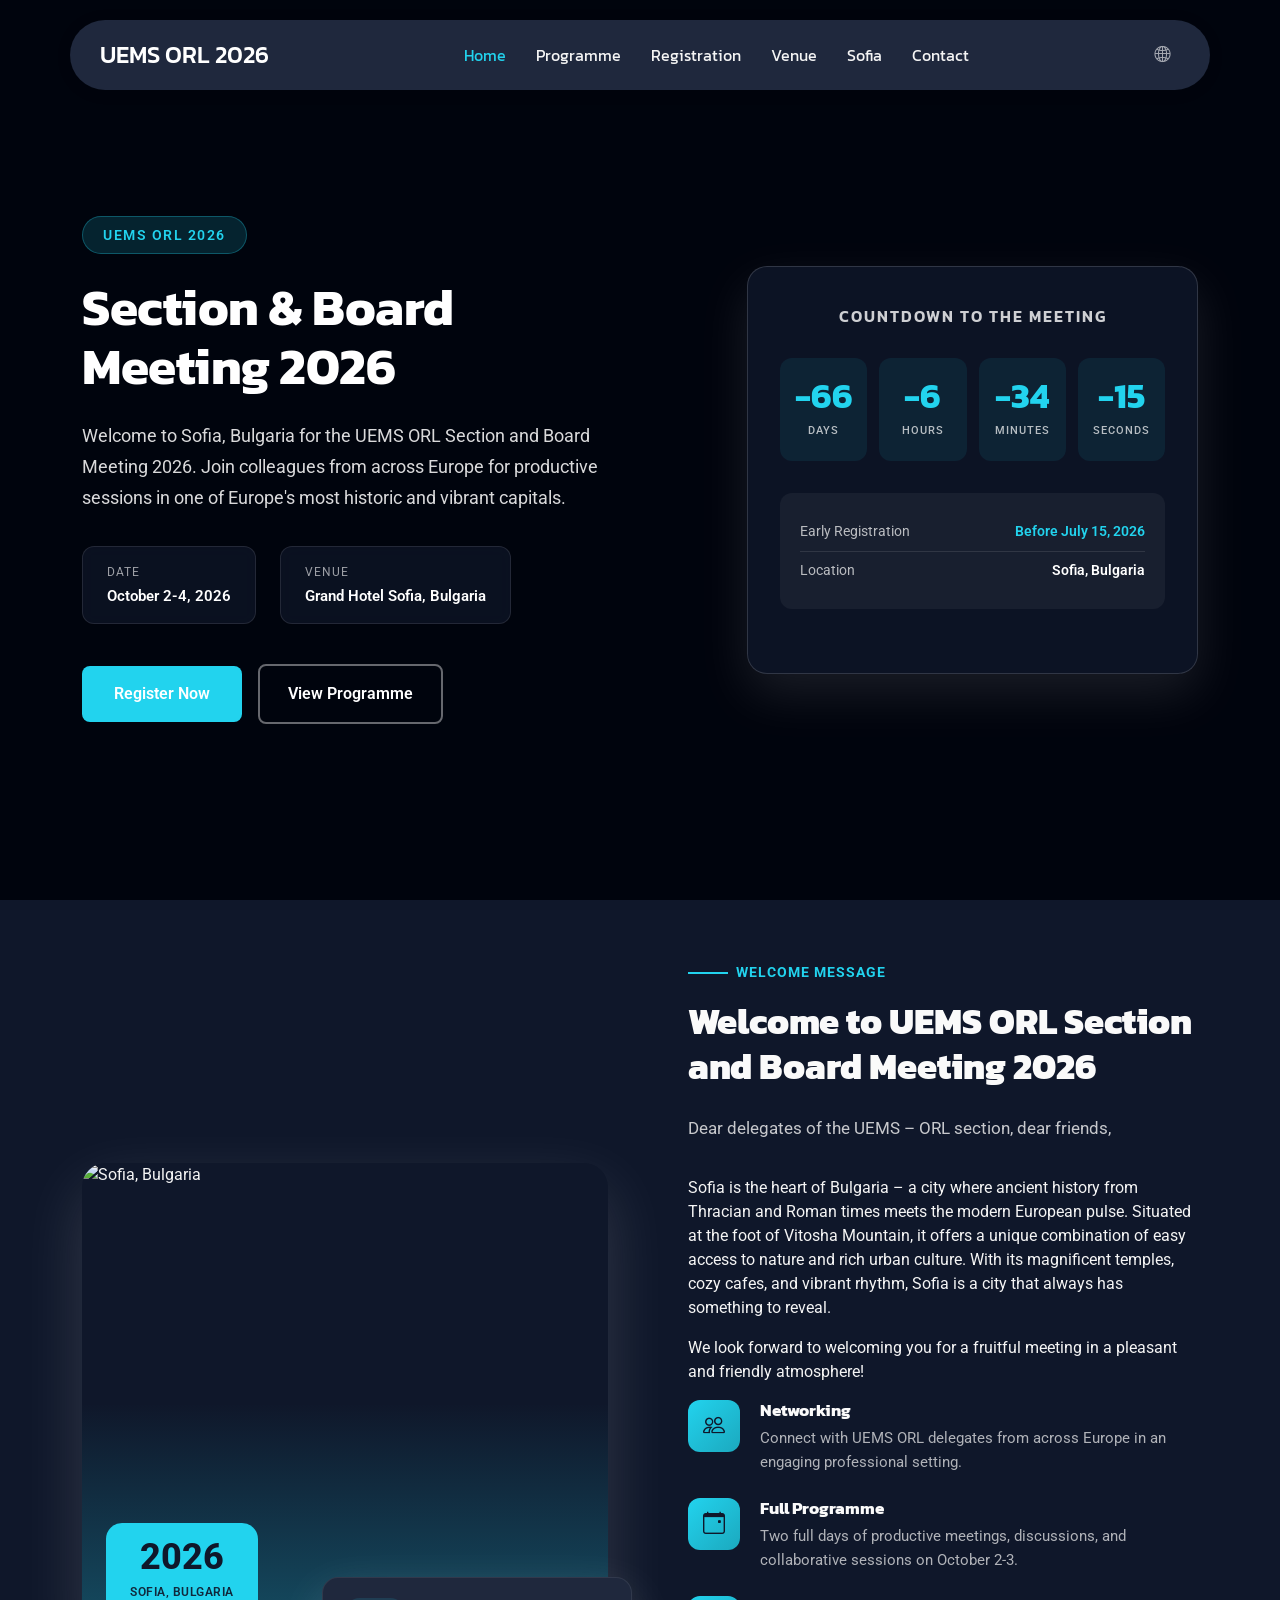
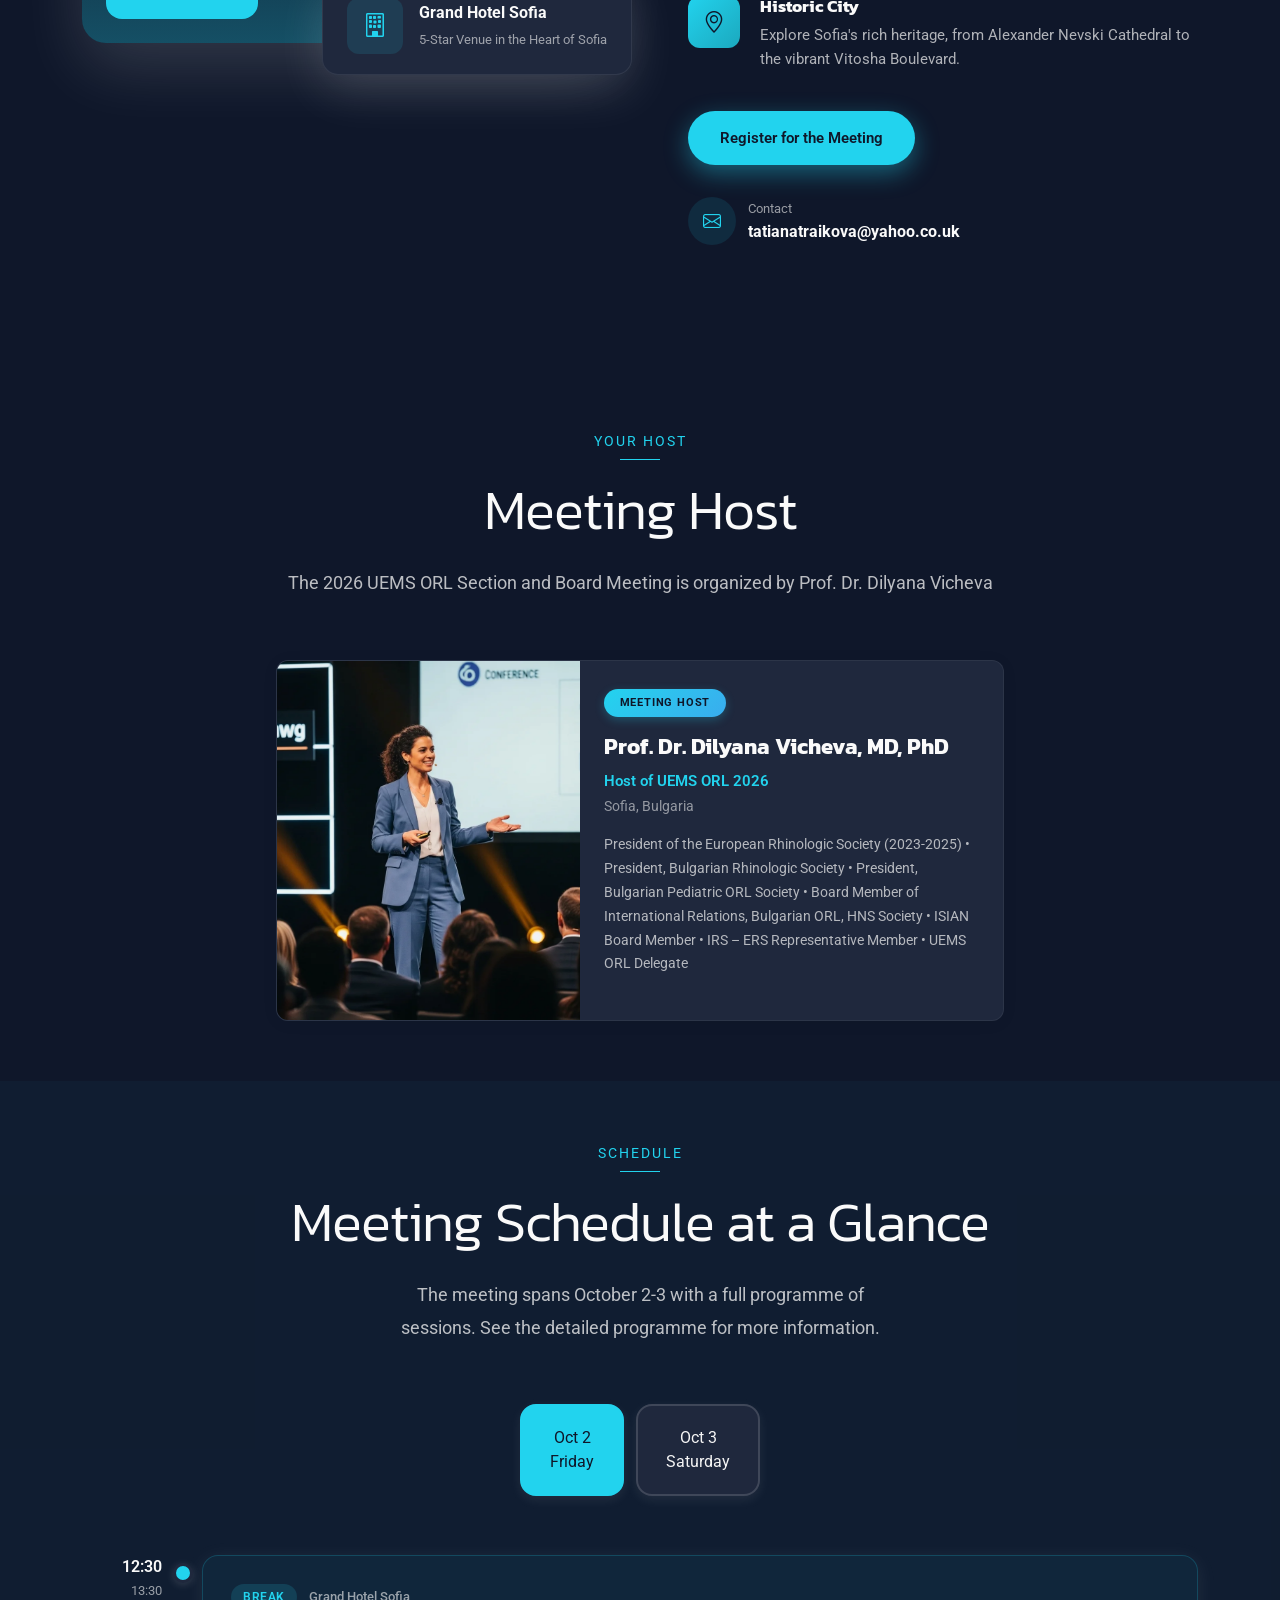
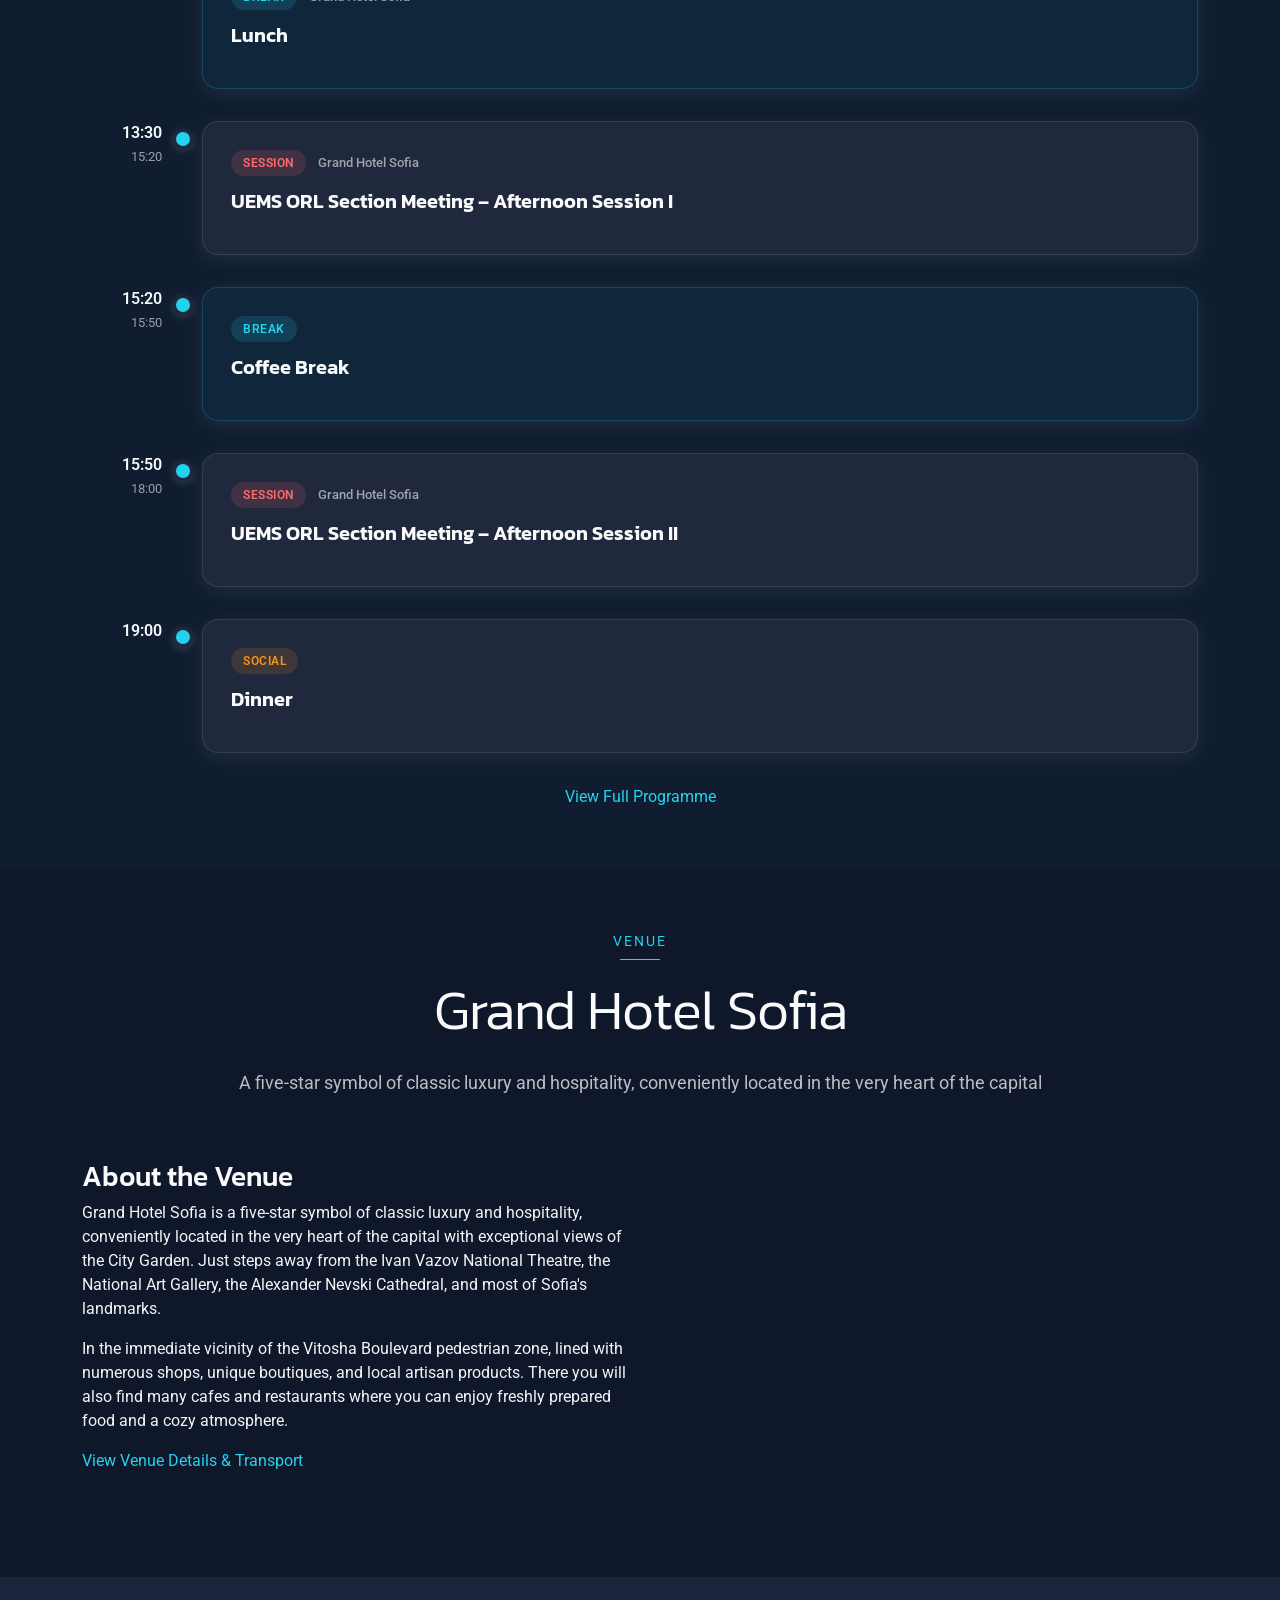
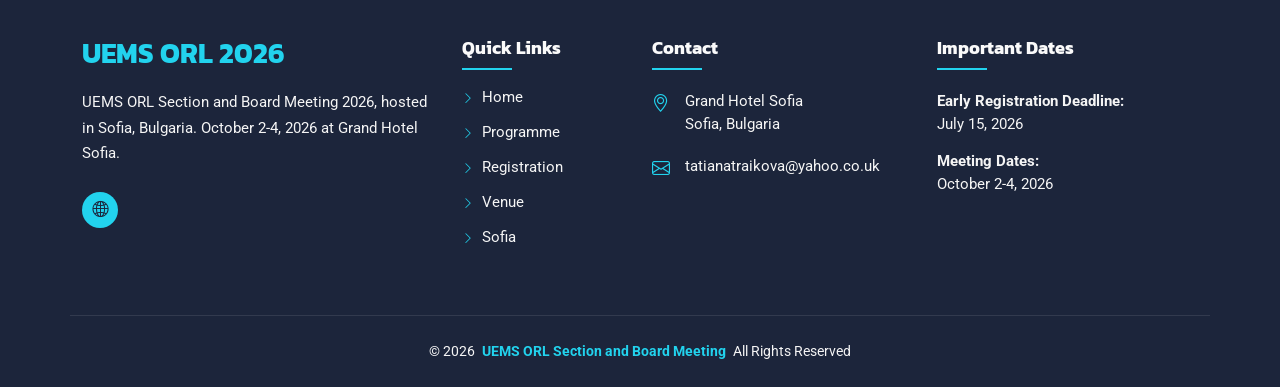
==== index.html @ 0f090d58 "Initial site implementation" ====
<!DOCTYPE html>
<html lang="en">

<head>
  <meta charset="utf-8">
  <meta content="width=device-width, initial-scale=1.0" name="viewport">
  <title>UEMS ORL 2026 - Section and Board Meeting | Sofia, Bulgaria</title>
  <meta name="description" content="UEMS ORL Section and Board Meeting 2026 - October 2-4, Sofia, Bulgaria. Hosted by Prof. Dr. Dilyana Vicheva.">
  <meta name="keywords" content="UEMS, ORL, otorhinolaryngology, ENT, Sofia, Bulgaria, 2026, medical conference">

  <!-- Favicons -->
  <link href="assets/img/favicon.png" rel="icon">
  <link href="assets/img/apple-touch-icon.png" rel="apple-touch-icon">

  <!-- Fonts -->
  <link href="https://fonts.googleapis.com" rel="preconnect">
  <link href="https://fonts.gstatic.com" rel="preconnect" crossorigin>
  <link href="https://fonts.googleapis.com/css2?family=Roboto:ital,wght@0,100;0,300;0,400;0,500;0,700;0,900;1,100;1,300;1,400;1,500;1,700;1,900&family=Kanit:ital,wght@0,100;0,200;0,300;0,400;0,500;0,600;0,700;0,800;0,900;1,100;1,200;1,300;1,400;1,500;1,600;1,700;1,800;1,900&display=swap" rel="stylesheet">

  <!-- Vendor CSS Files -->
  <link href="assets/vendor/bootstrap/css/bootstrap.min.css" rel="stylesheet">
  <link href="assets/vendor/bootstrap-icons/bootstrap-icons.css" rel="stylesheet">
  <link href="assets/vendor/swiper/swiper-bundle.min.css" rel="stylesheet">
  <link href="assets/vendor/glightbox/css/glightbox.min.css" rel="stylesheet">

  <!-- Main CSS File -->
  <link href="assets/css/main.css" rel="stylesheet">
</head>

<body class="index-page">

  <header id="header" class="header d-flex align-items-center fixed-top">
    <div class="header-container container-fluid container-xl position-relative d-flex align-items-center justify-content-between">

      <a href="index.html" class="logo d-flex align-items-center me-auto me-xl-0">
        <h1 class="sitename">UEMS ORL 2026</h1>
      </a>

      <nav id="navmenu" class="navmenu">
        <ul>
          <li><a href="index.html" class="active">Home</a></li>
          <li><a href="programme.html">Programme</a></li>
          <li><a href="registration.html">Registration</a></li>
          <li><a href="venue.html">Venue</a></li>
          <li><a href="sofia.html">Sofia</a></li>
          <li><a href="contact.html">Contact</a></li>
        </ul>
        <i class="mobile-nav-toggle d-xl-none bi bi-list"></i>
      </nav>

      <div class="header-social-links">
        <a href="https://www.uemsorl.org/" target="_blank" class="website"><i class="bi bi-globe2"></i></a>
      </div>

    </div>
  </header>

  <main class="main">

    <!-- Hero Section -->
    <section id="hero" class="hero section dark-background">

      <div class="video-background">
        <video autoplay="" muted="" loop="" playsinline="">
          <source src="assets/img/events/video-3.mp4" type="video/mp4">
        </video>
        <div class="overlay"></div>
      </div>

      <div class="content-wrapper">

        <div class="container">

          <div class="row align-items-center">

            <div class="col-lg-7">

              <div class="main-content">

                <span class="event-badge">UEMS ORL 2026</span>

                <h1 class="main-title">Section &amp; Board<br>Meeting 2026</h1>

                <p class="main-description">Welcome to Sofia, Bulgaria for the UEMS ORL Section and Board Meeting 2026. Join colleagues from across Europe for productive sessions in one of Europe's most historic and vibrant capitals.</p>

                <div class="info-badges">
                  <div class="info-badge">
                    <div class="info-text">
                      <span class="label">Date</span>
                      <span class="value">October 2-4, 2026</span>
                    </div>
                  </div>
                  <div class="info-badge">
                    <div class="info-text">
                      <span class="label">Venue</span>
                      <span class="value">Grand Hotel Sofia, Bulgaria</span>
                    </div>
                  </div>
                </div>

                <div class="action-area">
                  <a href="registration.html" class="btn-register">Register Now</a>
                  <a href="programme.html" class="btn-agenda">View Programme</a>
                </div>

              </div>

            </div><!-- End col-lg-7 -->

            <div class="col-lg-5">

              <div class="countdown-card">

                <h4 class="card-title">Countdown to the Meeting</h4>

                <div class="countdown" data-count="2026/10/02">
                  <div class="time-block">
                    <h3 class="count-days">0</h3>
                    <span>Days</span>
                  </div>
                  <div class="time-block">
                    <h3 class="count-hours">0</h3>
                    <span>Hours</span>
                  </div>
                  <div class="time-block">
                    <h3 class="count-minutes">0</h3>
                    <span>Minutes</span>
                  </div>
                  <div class="time-block">
                    <h3 class="count-seconds">0</h3>
                    <span>Seconds</span>
                  </div>
                </div>

                <div class="ticket-info">
                  <div class="ticket-row">
                    <span class="ticket-label">Early Registration</span>
                    <span class="ticket-value highlight">Before July 15, 2026</span>
                  </div>
                  <div class="ticket-row">
                    <span class="ticket-label">Location</span>
                    <span class="ticket-value">Sofia, Bulgaria</span>
                  </div>
                </div>

              </div>

            </div><!-- End col-lg-5 -->

          </div><!-- End row -->

        </div><!-- End container -->

      </div>

    </section><!-- /Hero Section -->

    <!-- Welcome Section -->
    <section id="intro" class="intro section">

      <div class="container">

        <div class="about-wrapper">

          <div class="image-showcase">
            <div class="main-image">
              <img src="assets/img/events/showcase-8.webp" alt="Sofia, Bulgaria" class="img-fluid">
              <div class="experience-badge">
                <span class="years">2026</span>
                <span class="label">Sofia, Bulgaria</span>
              </div>
            </div>
            <div class="floating-card">
              <div class="card-icon">
                <i class="bi bi-building"></i>
              </div>
              <div class="card-content">
                <strong>Grand Hotel Sofia</strong>
                <span>5-Star Venue in the Heart of Sofia</span>
              </div>
            </div>
          </div>

          <div class="content-block">
            <span class="section-tag">Welcome Message</span>
            <h2>Welcome to UEMS ORL Section and Board Meeting 2026</h2>
            <p class="intro-text">Dear delegates of the UEMS &ndash; ORL section, dear friends,</p>
            <p>Sofia is the heart of Bulgaria &ndash; a city where ancient history from Thracian and Roman times meets the modern European pulse. Situated at the foot of Vitosha Mountain, it offers a unique combination of easy access to nature and rich urban culture. With its magnificent temples, cozy cafes, and vibrant rhythm, Sofia is a city that always has something to reveal.</p>
            <p>We look forward to welcoming you for a fruitful meeting in a pleasant and friendly atmosphere!</p>

            <div class="feature-list">
              <div class="feature-item">
                <div class="feature-icon">
                  <i class="bi bi-people"></i>
                </div>
                <div class="feature-content">
                  <h4>Networking</h4>
                  <p>Connect with UEMS ORL delegates from across Europe in an engaging professional setting.</p>
                </div>
              </div>
              <div class="feature-item">
                <div class="feature-icon">
                  <i class="bi bi-calendar-event"></i>
                </div>
                <div class="feature-content">
                  <h4>Full Programme</h4>
                  <p>Two full days of productive meetings, discussions, and collaborative sessions on October 2-3.</p>
                </div>
              </div>
              <div class="feature-item">
                <div class="feature-icon">
                  <i class="bi bi-geo-alt"></i>
                </div>
                <div class="feature-content">
                  <h4>Historic City</h4>
                  <p>Explore Sofia's rich heritage, from Alexander Nevski Cathedral to the vibrant Vitosha Boulevard.</p>
                </div>
              </div>
            </div>

            <div class="action-area">
              <a href="registration.html" class="btn-primary-action">Register for the Meeting</a>
              <div class="contact-info">
                <i class="bi bi-envelope"></i>
                <div class="info-text">
                  <span>Contact</span>
                  <strong>tatianatraikova@yahoo.co.uk</strong>
                </div>
              </div>
            </div>
          </div>

        </div>

      </div>

    </section><!-- /Welcome Section -->

    <!-- Host Section -->
    <section id="host" class="featured-speakers section">

      <div class="container section-title">
        <span class="subtitle">Your Host</span>
        <h2>Meeting Host</h2>
        <p>The 2026 UEMS ORL Section and Board Meeting is organized by Prof. Dr. Dilyana Vicheva</p>
      </div>

      <div class="container">

        <div class="row g-5 justify-content-center">

          <div class="col-lg-8">
            <div class="speaker-item">
              <div class="row g-0">
                <div class="col-md-5">
                  <div class="speaker-photo">
                    <img src="assets/img/events/speaker-8.webp" alt="Prof. Dr. Dilyana Vicheva" class="img-fluid" loading="lazy">
                  </div>
                </div>
                <div class="col-md-7">
                  <div class="speaker-info">
                    <div class="session-type">Meeting Host</div>
                    <h4>Prof. Dr. Dilyana Vicheva, MD, PhD</h4>
                    <div class="position">Host of UEMS ORL 2026</div>
                    <div class="organization">Sofia, Bulgaria</div>
                    <p>
                      President of the European Rhinologic Society (2023-2025) &bull;
                      President, Bulgarian Rhinologic Society &bull;
                      President, Bulgarian Pediatric ORL Society &bull;
                      Board Member of International Relations, Bulgarian ORL, HNS Society &bull;
                      ISIAN Board Member &bull;
                      IRS &ndash; ERS Representative Member &bull;
                      UEMS ORL Delegate
                    </p>
                  </div>
                </div>
              </div>
            </div>
          </div>

        </div>

      </div>

    </section><!-- /Host Section -->

    <!-- Schedule Preview Section -->
    <section id="schedule" class="schedule section">
      <div class="container section-title">
        <span class="subtitle">Schedule</span>
        <h2>Meeting Schedule at a Glance</h2>
        <p>The meeting spans October 2-3 with a full programme of sessions. See the detailed programme for more information.</p>
      </div>

      <div class="container">

        <div class="schedule-header">
          <ul class="nav nav-tabs" id="schedule-tabs" role="tablist">
            <li class="nav-item" role="presentation">
              <button class="nav-link active" id="schedule-tab-1" data-bs-toggle="tab" data-bs-target="#schedule-tab-pane-1" type="button" role="tab" aria-controls="schedule-tab-pane-1" aria-selected="true">Oct 2<br>Friday</button>
            </li>
            <li class="nav-item" role="presentation">
              <button class="nav-link" id="schedule-tab-2" data-bs-toggle="tab" data-bs-target="#schedule-tab-pane-2" type="button" role="tab" aria-controls="schedule-tab-pane-2" aria-selected="false">Oct 3<br>Saturday</button>
            </li>
          </ul>
        </div>

        <div class="tab-content" id="schedule-tabContent">

          <div class="tab-pane fade show active" id="schedule-tab-pane-1" role="tabpanel" aria-labelledby="schedule-tab-1" tabindex="0">
            <div class="schedule-content">
              <div class="session-timeline">

                <div class="session-block">
                  <div class="session-time">
                    <span class="start">12:30</span>
                    <span class="end">13:30</span>
                  </div>
                  <div class="session-card break-card">
                    <div class="session-info">
                      <div class="session-meta">
                        <span class="track break">Break</span>
                        <span class="room">Grand Hotel Sofia</span>
                      </div>
                      <h3 class="session-title">Lunch</h3>
                    </div>
                  </div>
                </div>

                <div class="session-block">
                  <div class="session-time">
                    <span class="start">13:30</span>
                    <span class="end">15:20</span>
                  </div>
                  <div class="session-card">
                    <div class="session-info">
                      <div class="session-meta">
                        <span class="track keynote">Session</span>
                        <span class="room">Grand Hotel Sofia</span>
                      </div>
                      <h3 class="session-title">UEMS ORL Section Meeting &ndash; Afternoon Session I</h3>
                    </div>
                  </div>
                </div>

                <div class="session-block">
                  <div class="session-time">
                    <span class="start">15:20</span>
                    <span class="end">15:50</span>
                  </div>
                  <div class="session-card break-card">
                    <div class="session-info">
                      <div class="session-meta">
                        <span class="track break">Break</span>
                      </div>
                      <h3 class="session-title">Coffee Break</h3>
                    </div>
                  </div>
                </div>

                <div class="session-block">
                  <div class="session-time">
                    <span class="start">15:50</span>
                    <span class="end">18:00</span>
                  </div>
                  <div class="session-card">
                    <div class="session-info">
                      <div class="session-meta">
                        <span class="track keynote">Session</span>
                        <span class="room">Grand Hotel Sofia</span>
                      </div>
                      <h3 class="session-title">UEMS ORL Section Meeting &ndash; Afternoon Session II</h3>
                    </div>
                  </div>
                </div>

                <div class="session-block">
                  <div class="session-time">
                    <span class="start">19:00</span>
                    <span class="end">&nbsp;</span>
                  </div>
                  <div class="session-card">
                    <div class="session-info">
                      <div class="session-meta">
                        <span class="track business">Social</span>
                      </div>
                      <h3 class="session-title">Dinner</h3>
                    </div>
                  </div>
                </div>

              </div>
            </div>
          </div>

          <div class="tab-pane fade" id="schedule-tab-pane-2" role="tabpanel" aria-labelledby="schedule-tab-2" tabindex="0">
            <div class="schedule-content">
              <div class="session-timeline">

                <div class="session-block">
                  <div class="session-time">
                    <span class="start">9:00</span>
                    <span class="end">10:30</span>
                  </div>
                  <div class="session-card">
                    <div class="session-info">
                      <div class="session-meta">
                        <span class="track keynote">Session</span>
                        <span class="room">Grand Hotel Sofia</span>
                      </div>
                      <h3 class="session-title">UEMS ORL Section Meeting &ndash; Morning Session I</h3>
                    </div>
                  </div>
                </div>

                <div class="session-block">
                  <div class="session-time">
                    <span class="start">10:30</span>
                    <span class="end">11:00</span>
                  </div>
                  <div class="session-card break-card">
                    <div class="session-info">
                      <div class="session-meta">
                        <span class="track break">Break</span>
                      </div>
                      <h3 class="session-title">Coffee Break</h3>
                    </div>
                  </div>
                </div>

                <div class="session-block">
                  <div class="session-time">
                    <span class="start">11:00</span>
                    <span class="end">12:30</span>
                  </div>
                  <div class="session-card">
                    <div class="session-info">
                      <div class="session-meta">
                        <span class="track keynote">Session</span>
                        <span class="room">Grand Hotel Sofia</span>
                      </div>
                      <h3 class="session-title">UEMS ORL Section Meeting &ndash; Morning Session II</h3>
                    </div>
                  </div>
                </div>

                <div class="session-block">
                  <div class="session-time">
                    <span class="start">12:30</span>
                    <span class="end">13:30</span>
                  </div>
                  <div class="session-card break-card">
                    <div class="session-info">
                      <div class="session-meta">
                        <span class="track break">Break</span>
                      </div>
                      <h3 class="session-title">Lunch</h3>
                    </div>
                  </div>
                </div>

                <div class="session-block">
                  <div class="session-time">
                    <span class="start">13:30</span>
                    <span class="end">15:00</span>
                  </div>
                  <div class="session-card">
                    <div class="session-info">
                      <div class="session-meta">
                        <span class="track keynote">Session</span>
                        <span class="room">Grand Hotel Sofia</span>
                      </div>
                      <h3 class="session-title">UEMS ORL Section Meeting &ndash; Afternoon Session I</h3>
                    </div>
                  </div>
                </div>

                <div class="session-block">
                  <div class="session-time">
                    <span class="start">15:00</span>
                    <span class="end">15:30</span>
                  </div>
                  <div class="session-card break-card">
                    <div class="session-info">
                      <div class="session-meta">
                        <span class="track break">Break</span>
                      </div>
                      <h3 class="session-title">Coffee Break</h3>
                    </div>
                  </div>
                </div>

                <div class="session-block">
                  <div class="session-time">
                    <span class="start">15:30</span>
                    <span class="end">17:00</span>
                  </div>
                  <div class="session-card">
                    <div class="session-info">
                      <div class="session-meta">
                        <span class="track keynote">Session</span>
                        <span class="room">Grand Hotel Sofia</span>
                      </div>
                      <h3 class="session-title">UEMS ORL Section Meeting &ndash; Afternoon Session II</h3>
                    </div>
                  </div>
                </div>

                <div class="session-block">
                  <div class="session-time">
                    <span class="start">18:45</span>
                    <span class="end">&nbsp;</span>
                  </div>
                  <div class="session-card">
                    <div class="session-info">
                      <div class="session-meta">
                        <span class="track business">Social</span>
                      </div>
                      <h3 class="session-title">Meeting at the reception for dinner at a traditional Bulgarian restaurant</h3>
                    </div>
                  </div>
                </div>

              </div>
            </div>
          </div>

        </div>

        <div class="text-center mt-4">
          <a href="programme.html" class="btn-primary-action">View Full Programme</a>
        </div>

      </div>

    </section><!-- /Schedule Section -->

    <!-- Venue Preview Section -->
    <section id="venue-preview" class="venue section">
      <div class="container section-title">
        <span class="subtitle">Venue</span>
        <h2>Grand Hotel Sofia</h2>
        <p>A five-star symbol of classic luxury and hospitality, conveniently located in the very heart of the capital</p>
      </div>

      <div class="container">
        <div class="row">
          <div class="col-lg-6">
            <div class="venue-info">
              <h3>About the Venue</h3>
              <p>Grand Hotel Sofia is a five-star symbol of classic luxury and hospitality, conveniently located in the very heart of the capital with exceptional views of the City Garden. Just steps away from the Ivan Vazov National Theatre, the National Art Gallery, the Alexander Nevski Cathedral, and most of Sofia's landmarks.</p>
              <p>In the immediate vicinity of the Vitosha Boulevard pedestrian zone, lined with numerous shops, unique boutiques, and local artisan products. There you will also find many cafes and restaurants where you can enjoy freshly prepared food and a cozy atmosphere.</p>
              <a href="venue.html" class="btn-primary-action mt-3">View Venue Details &amp; Transport</a>
            </div>
          </div>
          <div class="col-lg-6">
            <div class="venue-map">
              <iframe src="https://www.google.com/maps/embed?pb=!1m18!1m12!1m3!1d2932.8!2d23.3267!3d42.6954!2m3!1f0!2f0!3f0!3m2!1i1024!2i768!4f13.1!3m3!1m2!1s0x40aa856cb1e4e3b3%3A0x5c0c3fe0b980dbab!2sGrand%20Hotel%20Sofia!5e0!3m2!1sen!2sbg!4v1" width="100%" height="350" style="border:0; border-radius: 8px;" allowfullscreen="" loading="lazy" referrerpolicy="no-referrer-when-downgrade"></iframe>
            </div>
          </div>
        </div>
      </div>
    </section><!-- /Venue Preview Section -->

  </main>

  <footer id="footer" class="footer-13 footer position-relative light-background">

    <div class="footer-top">
      <div class="container">
        <div class="row gy-4">
          <div class="col-lg-4 col-md-6 footer-info">
            <h2>UEMS ORL 2026</h2>
            <p>UEMS ORL Section and Board Meeting 2026, hosted in Sofia, Bulgaria. October 2-4, 2026 at Grand Hotel Sofia.</p>
            <div class="social-links">
              <a href="https://www.uemsorl.org/" target="_blank"><i class="bi bi-globe2"></i></a>
            </div>
          </div>

          <div class="col-lg-2 col-md-6 footer-links">
            <h4>Quick Links</h4>
            <ul>
              <li><i class="bi bi-chevron-right"></i> <a href="index.html">Home</a></li>
              <li><i class="bi bi-chevron-right"></i> <a href="programme.html">Programme</a></li>
              <li><i class="bi bi-chevron-right"></i> <a href="registration.html">Registration</a></li>
              <li><i class="bi bi-chevron-right"></i> <a href="venue.html">Venue</a></li>
              <li><i class="bi bi-chevron-right"></i> <a href="sofia.html">Sofia</a></li>
            </ul>
          </div>

          <div class="col-lg-3 col-md-6 footer-contact">
            <h4>Contact</h4>
            <div class="contact-info">
              <div class="contact-item">
                <i class="bi bi-geo-alt"></i>
                <p>Grand Hotel Sofia<br>Sofia, Bulgaria</p>
              </div>
              <div class="contact-item">
                <i class="bi bi-envelope"></i>
                <p>tatianatraikova@yahoo.co.uk</p>
              </div>
            </div>
          </div>

          <div class="col-lg-3 col-md-6 footer-newsletter">
            <h4>Important Dates</h4>
            <p><strong>Early Registration Deadline:</strong><br>July 15, 2026</p>
            <p><strong>Meeting Dates:</strong><br>October 2-4, 2026</p>
          </div>
        </div>
      </div>
    </div>

    <div class="container copyright text-center">
      <p>&copy; 2026 <strong class="px-1 sitename">UEMS ORL Section and Board Meeting</strong> All Rights Reserved</p>
    </div>

  </footer>

  <!-- Scroll Top -->
  <a href="#" id="scroll-top" class="scroll-top d-flex align-items-center justify-content-center"><i class="bi bi-arrow-up-short"></i></a>

  <!-- Preloader -->
  <div id="preloader"></div>

  <!-- Vendor JS Files -->
  <script src="assets/vendor/bootstrap/js/bootstrap.bundle.min.js"></script>
  <script src="assets/vendor/php-email-form/validate.js"></script>
  <script src="assets/vendor/purecounter/purecounter_vanilla.js"></script>
  <script src="assets/vendor/imagesloaded/imagesloaded.pkgd.min.js"></script>
  <script src="assets/vendor/isotope-layout/isotope.pkgd.min.js"></script>
  <script src="assets/vendor/swiper/swiper-bundle.min.js"></script>
  <script src="assets/vendor/glightbox/js/glightbox.min.js"></script>

  <!-- Main JS File -->
  <script src="assets/js/main.js"></script>

</body>

</html>
---- assets/css/main.css ----
/**
* Template Name: Eventia
* Template URL: https://bootstrapmade.com/Eventia-bootstrap-events-template/
* Updated: Jan 10 2026 with Bootstrap v5.3.8
* Author: BootstrapMade.com
* License: https://bootstrapmade.com/license/
*/

@charset "UTF-8";

/*--------------------------------------------------------------
# Font & Color Variables
# Help: https://bootstrapmade.com/color-system/
--------------------------------------------------------------*/
/* Fonts */
:root {
  --default-font: "Roboto",  system-ui, -apple-system, "Segoe UI", Roboto, "Helvetica Neue", Arial, "Noto Sans", "Liberation Sans", sans-serif, "Apple Color Emoji", "Segoe UI Emoji", "Segoe UI Symbol", "Noto Color Emoji";
  --heading-font: "Kanit",  sans-serif;
  --nav-font: "Kanit",  sans-serif;
}

/* Global Colors - The following color variables are used throughout the website. Updating them here will change the color scheme of the entire website */
:root { 
  --background-color: #0f172a; /* Background color for the entire website, including individual sections */
  --default-color: #f5f5f5; /* Default color used for the majority of the text content across the entire website */
  --heading-color: #fafafa; /* Color for headings, subheadings and title throughout the website */
  --accent-color: #22d3ee; /* Accent color that represents your brand on the website. It's used for buttons, links, and other elements that need to stand out */
  --surface-color: #1f283d; /* The surface color is used as a background of boxed elements within sections, such as cards, icon boxes, or other elements that require a visual separation from the global background. */
  --contrast-color: #0f172a; /* Contrast color for text, ensuring readability against backgrounds of accent, heading, or default colors. */
}

/* Nav Menu Colors - The following color variables are used specifically for the navigation menu. They are separate from the global colors to allow for more customization options */
:root {
  --nav-color: #f5f5f5;  /* The default color of the main navmenu links */
  --nav-hover-color: #22d3ee; /* Applied to main navmenu links when they are hovered over or active */
  --nav-mobile-background-color: #1c2c50; /* Used as the background color for mobile navigation menu */
  --nav-dropdown-background-color: #1c2c50; /* Used as the background color for dropdown items that appear when hovering over primary navigation items */
  --nav-dropdown-color: #f5f5f5; /* Used for navigation links of the dropdown items in the navigation menu. */
  --nav-dropdown-hover-color: #22d3ee; /* Similar to --nav-hover-color, this color is applied to dropdown navigation links when they are hovered over. */
}

/* Color Presets - These classes override global colors when applied to any section or element, providing reuse of the sam color scheme. */

.light-background {
  --background-color: #1c253b;
  --surface-color: #28334b;
}

.dark-background {
  --background-color: #00040d;
  --default-color: #ffffff;
  --heading-color: #ffffff;
  --surface-color: #0f172a;
  --contrast-color: #ffffff;
}

/* Smooth scroll */
:root {
  scroll-behavior: smooth;
}

/*--------------------------------------------------------------
# General Styling & Shared Classes
--------------------------------------------------------------*/
body {
  color: var(--default-color);
  background-color: var(--background-color);
  font-family: var(--default-font);
}

a {
  color: var(--accent-color);
  text-decoration: none;
  transition: 0.3s;
}

a:hover {
  color: color-mix(in srgb, var(--accent-color), transparent 25%);
  text-decoration: none;
}

h1,
h2,
h3,
h4,
h5,
h6 {
  color: var(--heading-color);
  font-family: var(--heading-font);
}

/* PHP Email Form Messages
------------------------------*/
.php-email-form .error-message {
  display: none;
  background: #df1529;
  color: #ffffff;
  text-align: left;
  padding: 15px;
  margin-bottom: 24px;
  font-weight: 600;
}

.php-email-form .sent-message {
  display: none;
  color: #ffffff;
  background: #059652;
  text-align: center;
  padding: 15px;
  margin-bottom: 24px;
  font-weight: 600;
}

.php-email-form .loading {
  display: none;
  background: var(--surface-color);
  text-align: center;
  padding: 15px;
  margin-bottom: 24px;
}

.php-email-form .loading:before {
  content: "";
  display: inline-block;
  border-radius: 50%;
  width: 24px;
  height: 24px;
  margin: 0 10px -6px 0;
  border: 3px solid var(--accent-color);
  border-top-color: var(--surface-color);
  animation: php-email-form-loading 1s linear infinite;
}

@keyframes php-email-form-loading {
  0% {
    transform: rotate(0deg);
  }

  100% {
    transform: rotate(360deg);
  }
}

/*--------------------------------------------------------------
# Global Header
--------------------------------------------------------------*/
.header {
  --background-color: rgba(255, 255, 255, 0);
  --default-color: #ffffff;
  --heading-color: #ffffff;
  color: var(--default-color);
  background-color: var(--background-color);
  padding: 20px 0;
  transition: all 0.5s;
  z-index: 997;
}

.header .header-container {
  background: var(--surface-color);
  border-radius: 50px;
  padding: 5px 25px;
  box-shadow: 0px 2px 15px rgba(0, 0, 0, 0.1);
}

.header .logo {
  line-height: 1;
}

.header .logo img {
  max-height: 36px;
  margin-right: 8px;
}

.header .logo h1 {
  font-size: 24px;
  margin: 0;
  padding-left: 5px;
  font-weight: 500;
  color: var(--heading-color);
}

.header .header-social-links {
  padding-right: 15px;
}

.header .header-social-links a {
  color: color-mix(in srgb, var(--default-color), transparent 40%);
  padding-left: 6px;
  display: inline-block;
  transition: 0.3s;
  font-size: 16px;
}

.header .header-social-links a:hover {
  color: var(--accent-color);
}

.header .header-social-links a i {
  line-height: 0px;
}

@media (max-width: 1200px) {
  .header {
    padding-top: 10px;
  }

  .header .header-container {
    margin-left: 10px;
    margin-right: 10px;
    padding: 10px 5px 10px 15px;
  }

  .header .logo {
    order: 1;
  }

  .header .header-social-links {
    order: 2;
  }

  .header .navmenu {
    order: 3;
  }
}

/* Global Header on Scroll
------------------------------*/
.scrolled .header {
  --background-color: rgba(34, 18, 2, 0.9);
}

/*--------------------------------------------------------------
# Navigation Menu
--------------------------------------------------------------*/
/* Navmenu - Desktop */
@media (min-width: 1200px) {
  .navmenu {
    padding: 0;
  }

  .navmenu ul {
    margin: 0;
    padding: 0;
    display: flex;
    list-style: none;
    align-items: center;
  }

  .navmenu li {
    position: relative;
  }

  .navmenu a,
  .navmenu a:focus {
    color: var(--nav-color);
    padding: 18px 15px;
    font-size: 16px;
    font-family: var(--nav-font);
    font-weight: 400;
    display: flex;
    align-items: center;
    justify-content: space-between;
    white-space: nowrap;
    transition: 0.3s;
  }

  .navmenu a i,
  .navmenu a:focus i {
    font-size: 12px;
    line-height: 0;
    margin-left: 5px;
    transition: 0.3s;
  }

  .navmenu li:last-child a {
    padding-right: 0;
  }

  .navmenu li:hover>a,
  .navmenu .active,
  .navmenu .active:focus {
    color: var(--nav-hover-color);
  }

  .navmenu .dropdown ul {
    margin: 0;
    padding: 10px 0;
    background: var(--nav-dropdown-background-color);
    display: block;
    position: absolute;
    visibility: hidden;
    left: 14px;
    top: 130%;
    opacity: 0;
    transition: 0.3s;
    border-radius: 4px;
    z-index: 99;
    box-shadow: 0px 0px 30px rgba(0, 0, 0, 0.1);
  }

  .navmenu .dropdown ul li {
    min-width: 200px;
  }

  .navmenu .dropdown ul a {
    padding: 10px 20px;
    font-size: 15px;
    text-transform: none;
    color: var(--nav-dropdown-color);
  }

  .navmenu .dropdown ul a i {
    font-size: 12px;
  }

  .navmenu .dropdown ul a:hover,
  .navmenu .dropdown ul .active,
  .navmenu .dropdown ul .active:hover,
  .navmenu .dropdown ul li:hover>a {
    color: var(--nav-dropdown-hover-color);
  }

  .navmenu .dropdown:hover>ul {
    opacity: 1;
    top: 100%;
    visibility: visible;
  }

  .navmenu .dropdown .dropdown ul {
    top: 0;
    left: -90%;
    visibility: hidden;
  }

  .navmenu .dropdown .dropdown:hover>ul {
    opacity: 1;
    top: 0;
    left: -100%;
    visibility: visible;
  }
}

/* Navmenu - Mobile */
@media (max-width: 1199px) {
  .mobile-nav-toggle {
    color: var(--nav-color);
    font-size: 28px;
    line-height: 0;
    margin-right: 10px;
    cursor: pointer;
    transition: color 0.3s;
  }

  .navmenu {
    padding: 0;
    z-index: 9997;
  }

  .navmenu ul {
    display: none;
    list-style: none;
    position: absolute;
    inset: 60px 20px 20px 20px;
    padding: 10px 0;
    margin: 0;
    border-radius: 6px;
    background-color: var(--nav-mobile-background-color);
    overflow-y: auto;
    transition: 0.3s;
    z-index: 9998;
    box-shadow: 0px 0px 30px rgba(0, 0, 0, 0.1);
  }

  .navmenu a,
  .navmenu a:focus {
    color: var(--nav-dropdown-color);
    padding: 10px 20px;
    font-family: var(--nav-font);
    font-size: 17px;
    font-weight: 500;
    display: flex;
    align-items: center;
    justify-content: space-between;
    white-space: nowrap;
    transition: 0.3s;
  }

  .navmenu a i,
  .navmenu a:focus i {
    font-size: 12px;
    line-height: 0;
    margin-left: 5px;
    width: 30px;
    height: 30px;
    display: flex;
    align-items: center;
    justify-content: center;
    border-radius: 50%;
    transition: 0.3s;
    background-color: color-mix(in srgb, var(--accent-color), transparent 90%);
  }

  .navmenu a i:hover,
  .navmenu a:focus i:hover {
    background-color: var(--accent-color);
    color: var(--contrast-color);
  }

  .navmenu a:hover,
  .navmenu .active,
  .navmenu .active:focus {
    color: var(--nav-dropdown-hover-color);
  }

  .navmenu .active i,
  .navmenu .active:focus i {
    background-color: var(--accent-color);
    color: var(--contrast-color);
    transform: rotate(180deg);
  }

  .navmenu .dropdown ul {
    position: static;
    display: none;
    z-index: 99;
    padding: 10px 0;
    margin: 10px 20px;
    background-color: var(--nav-dropdown-background-color);
    border: 1px solid color-mix(in srgb, var(--default-color), transparent 90%);
    box-shadow: none;
    transition: all 0.5s ease-in-out;
  }

  .navmenu .dropdown ul ul {
    background-color: rgba(33, 37, 41, 0.1);
  }

  .navmenu .dropdown>.dropdown-active {
    display: block;
    background-color: rgba(33, 37, 41, 0.03);
  }

  .mobile-nav-active {
    overflow: hidden;
  }

  .mobile-nav-active .mobile-nav-toggle {
    color: #fff;
    position: absolute;
    font-size: 32px;
    top: 15px;
    right: 15px;
    margin-right: 0;
    z-index: 9999;
  }

  .mobile-nav-active .navmenu {
    position: fixed;
    overflow: hidden;
    inset: 0;
    background: rgba(33, 37, 41, 0.8);
    transition: 0.3s;
  }

  .mobile-nav-active .navmenu>ul {
    display: block;
  }
}

/*--------------------------------------------------------------
# Global Footer
--------------------------------------------------------------*/
.footer {
  color: var(--default-color);
  background-color: var(--background-color);
  position: relative;
  padding: 60px 0 0 0;
  font-size: 15px;
}

.footer .footer-top {
  padding-bottom: 40px;
}

.footer h2 {
  font-size: 28px;
  margin-bottom: 20px;
  color: var(--accent-color);
  font-weight: 700;
}

.footer h4 {
  font-size: 18px;
  font-weight: 700;
  position: relative;
  margin-bottom: 20px;
  padding-bottom: 12px;
}

.footer h4::after {
  content: "";
  position: absolute;
  bottom: 0;
  left: 0;
  width: 50px;
  height: 2px;
  background-color: var(--accent-color);
}

.footer .footer-info p {
  margin-bottom: 25px;
  line-height: 1.7;
}

.footer .social-links {
  display: flex;
  margin-top: 25px;
}

.footer .social-links a {
  display: flex;
  align-items: center;
  justify-content: center;
  width: 36px;
  height: 36px;
  border-radius: 50%;
  font-size: 16px;
  color: var(--background-color);
  background-color: var(--accent-color);
  margin-right: 10px;
  transition: all 0.3s ease;
}

.footer .social-links a:hover {
  background-color: color-mix(in srgb, var(--accent-color), transparent 20%);
  transform: translateY(-3px);
}

.footer .footer-links ul {
  list-style: none;
  padding: 0;
  margin: 0;
}

.footer .footer-links li {
  padding: 10px 0;
  display: flex;
  align-items: center;
}

.footer .footer-links li:first-child {
  padding-top: 0;
}

.footer .footer-links li i {
  font-size: 12px;
  color: var(--accent-color);
  margin-right: 8px;
  line-height: 0;
}

.footer .footer-links li a {
  color: var(--default-color);
  transition: 0.3s;
  display: inline-block;
  line-height: 1;
}

.footer .footer-links li a:hover {
  color: var(--accent-color);
  transform: translateX(5px);
}

.footer .footer-contact .contact-info {
  margin-top: 15px;
}

.footer .footer-contact .contact-item {
  display: flex;
  align-items: flex-start;
  margin-bottom: 20px;
}

.footer .footer-contact .contact-item i {
  flex-shrink: 0;
  font-size: 18px;
  color: var(--accent-color);
  margin-top: 4px;
  margin-right: 15px;
  line-height: 1;
}

.footer .footer-contact .contact-item p {
  margin: 0;
  line-height: 1.5;
}

.footer .footer-newsletter p {
  margin-bottom: 15px;
}

.footer .footer-newsletter form {
  position: relative;
  margin-bottom: 30px;
}

.footer .footer-newsletter form input[type=email] {
  border: 1px solid color-mix(in srgb, var(--default-color), transparent 80%);
  padding: 10px 15px;
  width: 100%;
  height: 44px;
  border-radius: 4px;
  background-color: var(--surface-color);
  color: var(--default-color);
  font-size: 14px;
}

.footer .footer-newsletter form input[type=email]:focus {
  border-color: var(--accent-color);
  box-shadow: 0 0 0 2px color-mix(in srgb, var(--accent-color), transparent 75%);
  outline: none;
}

.footer .footer-newsletter form input[type=email]::placeholder {
  color: color-mix(in srgb, var(--default-color), transparent 70%);
}

.footer .footer-newsletter form button {
  position: absolute;
  top: 0;
  right: 0;
  background-color: var(--accent-color);
  color: var(--contrast-color);
  border: 0;
  padding: 10px 15px;
  height: 44px;
  border-radius: 0 4px 4px 0;
  transition: 0.3s;
}

.footer .footer-newsletter form button:hover {
  background-color: color-mix(in srgb, var(--accent-color), transparent 20%);
}

.footer .footer-newsletter .opening-hours {
  border-top: 1px solid color-mix(in srgb, var(--default-color), transparent 90%);
  padding-top: 20px;
}

.footer .footer-newsletter .opening-hours h5 {
  font-size: 16px;
  margin-bottom: 10px;
  font-weight: 600;
  display: flex;
  align-items: center;
}

.footer .footer-newsletter .opening-hours h5 i {
  color: var(--accent-color);
  margin-right: 10px;
  font-size: 18px;
}

.footer .footer-newsletter .opening-hours p {
  margin-bottom: 0;
  line-height: 1.7;
}

.footer .copyright {
  padding: 25px 0;
  margin-top: 20px;
  border-top: 1px solid color-mix(in srgb, var(--default-color), transparent 90%);
}

.footer .copyright p {
  margin-bottom: 0;
  font-size: 14px;
}

.footer .copyright .sitename {
  color: var(--accent-color);
}

.footer .credits {
  padding-top: 5px;
  font-size: 13px;
}

.footer .credits a {
  color: var(--accent-color);
}

.footer .credits a:hover {
  color: color-mix(in srgb, var(--accent-color), transparent 25%);
}

@media (max-width: 992px) {

  .footer .footer-info,
  .footer .footer-links,
  .footer .footer-contact,
  .footer .footer-newsletter {
    margin-bottom: 30px;
  }
}

@media (max-width: 768px) {
  .footer h4::after {
    left: 50%;
    transform: translateX(-50%);
  }

  .footer .footer-links li {
    justify-content: center;
  }

  .footer .footer-contact .contact-item {
    justify-content: center;
    text-align: center;
  }

  .footer .footer-contact .contact-item i {
    margin-right: 10px;
  }

  .footer .footer-contact .contact-item p {
    text-align: center;
  }

  .footer .opening-hours h5 {
    justify-content: center;
  }

  .footer .opening-hours p {
    text-align: center;
  }

  .footer .footer-info p {
    text-align: center;
  }

  .footer .social-links {
    justify-content: center;
  }
}

/*--------------------------------------------------------------
# Preloader
--------------------------------------------------------------*/
#preloader {
  position: fixed;
  inset: 0;
  z-index: 999999;
  overflow: hidden;
  background: var(--background-color);
  transition: all 0.6s ease-out;
}

#preloader:before {
  content: "";
  position: fixed;
  top: calc(50% - 30px);
  left: calc(50% - 30px);
  border: 6px solid #ffffff;
  border-color: var(--accent-color) transparent var(--accent-color) transparent;
  border-radius: 50%;
  width: 60px;
  height: 60px;
  animation: animate-preloader 1.5s linear infinite;
}

@keyframes animate-preloader {
  0% {
    transform: rotate(0deg);
  }

  100% {
    transform: rotate(360deg);
  }
}

/*--------------------------------------------------------------
# Scroll Top Button
--------------------------------------------------------------*/
.scroll-top {
  position: fixed;
  visibility: hidden;
  opacity: 0;
  right: 15px;
  bottom: 15px;
  z-index: 99999;
  background-color: var(--accent-color);
  width: 40px;
  height: 40px;
  border-radius: 4px;
  transition: all 0.4s;
}

.scroll-top i {
  font-size: 24px;
  color: var(--contrast-color);
  line-height: 0;
}

.scroll-top:hover {
  background-color: color-mix(in srgb, var(--accent-color), transparent 20%);
  color: var(--contrast-color);
}

.scroll-top.active {
  visibility: visible;
  opacity: 1;
}

/*--------------------------------------------------------------
# Global Page Titles & Breadcrumbs
--------------------------------------------------------------*/
.page-title {
  color: var(--default-color);
  background-color: var(--background-color);
  background-size: cover;
  background-position: center;
  background-repeat: no-repeat;
  padding: 160px 0 80px 0;
  text-align: center;
  position: relative;
}

.page-title:before {
  content: "";
  background-color: color-mix(in srgb, var(--background-color), transparent 30%);
  position: absolute;
  inset: 0;
}

.page-title h1 {
  font-size: 42px;
  font-weight: 700;
  margin-bottom: 10px;
}

.page-title .breadcrumbs ol {
  display: flex;
  flex-wrap: wrap;
  list-style: none;
  justify-content: center;
  padding: 0;
  margin: 0;
  font-size: 16px;
  font-weight: 400;
}

.page-title .breadcrumbs ol li+li {
  padding-left: 10px;
}

.page-title .breadcrumbs ol li+li::before {
  content: "/";
  display: inline-block;
  padding-right: 10px;
  color: color-mix(in srgb, var(--default-color), transparent 50%);
}

/*--------------------------------------------------------------
# Global Sections
--------------------------------------------------------------*/
section,
.section {
  color: var(--default-color);
  background-color: var(--background-color);
  padding: 60px 0;
  scroll-margin-top: 90px;
  overflow: clip;
}

@media (max-width: 1199px) {

  section,
  .section {
    scroll-margin-top: 66px;
  }
}

/*--------------------------------------------------------------
# Global Section Titles
--------------------------------------------------------------*/
.section-title {
  text-align: center;
  padding-bottom: 60px;
  position: relative;
}

.section-title h2 {
  font-size: 3.5rem;
  font-weight: 300;
  line-height: 1.2;
  color: var(--heading-color);
  margin-bottom: 1.5rem;
  letter-spacing: -1px;
}

@media (max-width: 768px) {
  .section-title h2 {
    font-size: 2.5rem;
  }
}

.section-title .subtitle {
  display: inline-block;
  font-size: 0.875rem;
  font-weight: 400;
  color: var(--accent-color);
  text-transform: uppercase;
  letter-spacing: 2px;
  margin-bottom: 1.5rem;
  position: relative;
}

.section-title .subtitle::after {
  content: "";
  position: absolute;
  bottom: -8px;
  left: 50%;
  transform: translateX(-50%);
  width: 40px;
  height: 1px;
  background: var(--accent-color);
}

.section-title p {
  font-size: 1.125rem;
  line-height: 1.8;
  color: color-mix(in srgb, var(--default-color), transparent 25%);
  max-width: 900px;
  margin: 0 auto;
  text-wrap: balance;
}

/*--------------------------------------------------------------
# Hero Section
--------------------------------------------------------------*/
.hero {
  position: relative;
  min-height: 100vh;
  display: flex;
  align-items: center;
  overflow: hidden;
  padding: 0;
}

.hero .video-background {
  position: absolute;
  top: 0;
  left: 0;
  width: 100%;
  height: 100%;
  z-index: 0;
}

.hero .video-background video {
  width: 100%;
  height: 100%;
  object-fit: cover;
}

.hero .video-background .overlay {
  position: absolute;
  top: 0;
  left: 0;
  width: 100%;
  height: 100%;
  background: linear-gradient(90deg, color-mix(in srgb, var(--background-color), transparent 10%) 0%, color-mix(in srgb, var(--background-color), transparent 40%) 50%, color-mix(in srgb, var(--background-color), transparent 25%) 100%);
}

.hero .content-wrapper {
  position: relative;
  z-index: 2;
  width: 100%;
  display: flex;
  align-items: center;
  min-height: 100vh;
  padding-top: 80px;
  padding-bottom: 40px;
}

@media (max-width: 992px) {
  .hero .content-wrapper {
    padding-top: 100px;
    padding-bottom: 40px;
  }
}

@media (max-width: 768px) {
  .hero .content-wrapper {
    padding-top: 80px;
    padding-bottom: 32px;
  }
}

.hero .main-content {
  padding-right: 40px;
}

@media (max-width: 992px) {
  .hero .main-content {
    padding-right: 0;
    margin-bottom: 48px;
    text-align: center;
  }
}

.hero .event-badge {
  display: inline-block;
  background: color-mix(in srgb, var(--accent-color), transparent 85%);
  color: var(--accent-color);
  padding: 8px 20px;
  border-radius: 50px;
  font-size: 0.85rem;
  font-weight: 600;
  text-transform: uppercase;
  letter-spacing: 1.5px;
  margin-bottom: 24px;
  border: 1px solid color-mix(in srgb, var(--accent-color), transparent 70%);
}

.hero .main-title {
  font-size: 3.2rem;
  font-weight: 700;
  line-height: 1.15;
  margin-bottom: 24px;
  letter-spacing: -0.5px;
}

@media (max-width: 1200px) {
  .hero .main-title {
    font-size: 2.8rem;
  }
}

@media (max-width: 768px) {
  .hero .main-title {
    font-size: 2.2rem;
  }
}

.hero .main-description {
  font-size: 1.15rem;
  line-height: 1.7;
  margin-bottom: 32px;
  color: color-mix(in srgb, var(--default-color), transparent 15%);
  max-width: 540px;
}

@media (max-width: 992px) {
  .hero .main-description {
    max-width: 100%;
    margin-left: auto;
    margin-right: auto;
  }
}

@media (max-width: 768px) {
  .hero .main-description {
    font-size: 1.05rem;
  }
}

.hero .info-badges {
  display: flex;
  gap: 24px;
  margin-bottom: 40px;
}

@media (max-width: 992px) {
  .hero .info-badges {
    justify-content: center;
  }
}

@media (max-width: 576px) {
  .hero .info-badges {
    flex-direction: column;
    gap: 16px;
    align-items: center;
  }
}

.hero .info-badge {
  display: flex;
  align-items: center;
  gap: 16px;
  background: color-mix(in srgb, var(--surface-color), transparent 30%);
  padding: 16px 24px;
  border-radius: 12px;
  border: 1px solid color-mix(in srgb, var(--default-color), transparent 90%);
  backdrop-filter: blur(8px);
}

.hero .info-badge .info-text {
  display: flex;
  flex-direction: column;
  text-align: left;
}

.hero .info-badge .info-text .label {
  font-size: 0.75rem;
  text-transform: uppercase;
  letter-spacing: 1px;
  color: color-mix(in srgb, var(--default-color), transparent 40%);
  margin-bottom: 4px;
}

.hero .info-badge .info-text .value {
  font-size: 0.95rem;
  font-weight: 600;
}

.hero .action-area {
  display: flex;
  gap: 16px;
  align-items: center;
}

@media (max-width: 992px) {
  .hero .action-area {
    justify-content: center;
  }
}

@media (max-width: 576px) {
  .hero .action-area {
    flex-direction: column;
    gap: 12px;
  }
}

.hero .btn-register {
  display: inline-flex;
  align-items: center;
  gap: 10px;
  background: var(--accent-color);
  color: var(--contrast-color);
  padding: 16px 32px;
  border-radius: 8px;
  font-weight: 600;
  font-size: 1rem;
  transition: all 0.3s ease;
  text-decoration: none;
}

.hero .btn-register:hover {
  background: color-mix(in srgb, var(--accent-color), black 15%);
  color: var(--contrast-color);
  transform: translateY(-3px);
}

.hero .btn-agenda {
  display: inline-flex;
  align-items: center;
  padding: 16px 28px;
  border: 2px solid color-mix(in srgb, var(--default-color), transparent 60%);
  border-radius: 8px;
  font-weight: 600;
  font-size: 1rem;
  color: var(--default-color);
  transition: all 0.3s ease;
  text-decoration: none;
}

.hero .btn-agenda:hover {
  border-color: var(--accent-color);
  color: var(--accent-color);
  transform: translateY(-3px);
}

.hero .countdown-card {
  background: color-mix(in srgb, var(--surface-color), transparent 15%);
  border: 1px solid color-mix(in srgb, var(--default-color), transparent 85%);
  border-radius: 20px;
  padding: 40px 32px;
  backdrop-filter: blur(20px);
  box-shadow: 0 20px 50px color-mix(in srgb, var(--default-color), transparent 90%);
}

@media (max-width: 768px) {
  .hero .countdown-card {
    padding: 32px 24px;
  }
}

.hero .card-title {
  font-size: 1rem;
  text-transform: uppercase;
  letter-spacing: 2px;
  margin-bottom: 32px;
  text-align: center;
  color: color-mix(in srgb, var(--default-color), transparent 20%);
  font-weight: 600;
}

.hero .countdown {
  display: grid;
  grid-template-columns: repeat(4, 1fr);
  gap: 12px;
  margin-bottom: 32px;
}

.hero .countdown .time-block {
  text-align: center;
  background: color-mix(in srgb, var(--accent-color), transparent 92%);
  border-radius: 12px;
  padding: 20px 8px;
  transition: all 0.3s ease;
}

.hero .countdown .time-block:hover {
  background: color-mix(in srgb, var(--accent-color), transparent 85%);
  transform: scale(1.05);
}

.hero .countdown .time-block h3 {
  font-size: 2.2rem;
  font-weight: 700;
  margin-bottom: 4px;
  color: var(--accent-color);
  line-height: 1;
}

@media (max-width: 768px) {
  .hero .countdown .time-block h3 {
    font-size: 1.8rem;
  }
}

.hero .countdown .time-block span {
  font-size: 0.7rem;
  text-transform: uppercase;
  letter-spacing: 1px;
  color: color-mix(in srgb, var(--default-color), transparent 30%);
  font-weight: 500;
}

.hero .ticket-info {
  background: color-mix(in srgb, var(--default-color), transparent 95%);
  border-radius: 12px;
  padding: 20px;
  margin-bottom: 24px;
}

.hero .ticket-row {
  display: flex;
  justify-content: space-between;
  align-items: center;
  padding: 8px 0;
}

.hero .ticket-row:not(:last-child) {
  border-bottom: 1px solid color-mix(in srgb, var(--default-color), transparent 90%);
}

.hero .ticket-row .ticket-label {
  font-size: 0.9rem;
  color: color-mix(in srgb, var(--default-color), transparent 30%);
}

.hero .ticket-row .ticket-value {
  font-size: 0.9rem;
  font-weight: 600;
}

.hero .ticket-row .ticket-value.highlight {
  color: var(--accent-color);
}

.hero .featured-speakers {
  text-align: center;
}

.hero .featured-speakers .speakers-label {
  display: block;
  font-size: 0.8rem;
  text-transform: uppercase;
  letter-spacing: 1px;
  color: color-mix(in srgb, var(--default-color), transparent 40%);
  margin-bottom: 16px;
}

.hero .speaker-avatars {
  display: flex;
  justify-content: center;
  align-items: center;
}

.hero .speaker-avatars .speaker-avatar {
  width: 48px;
  height: 48px;
  border-radius: 50%;
  object-fit: cover;
  border: 3px solid var(--surface-color);
  margin-left: -12px;
  transition: all 0.3s ease;
}

.hero .speaker-avatars .speaker-avatar:first-child {
  margin-left: 0;
}

.hero .speaker-avatars .speaker-avatar:hover {
  transform: scale(1.15);
  z-index: 5;
}

.hero .speaker-avatars .more-speakers {
  display: flex;
  align-items: center;
  justify-content: center;
  width: 48px;
  height: 48px;
  border-radius: 50%;
  background: var(--accent-color);
  color: var(--contrast-color);
  font-size: 0.85rem;
  font-weight: 600;
  margin-left: -12px;
  border: 3px solid var(--surface-color);
}

/*--------------------------------------------------------------
# Intro Section
--------------------------------------------------------------*/
.intro {
  position: relative;
  background: var(--background-color);
}

.intro .about-wrapper {
  display: grid;
  grid-template-columns: 1fr 1fr;
  gap: 64px;
  align-items: center;
  margin-bottom: 64px;
}

@media (max-width: 992px) {
  .intro .about-wrapper {
    grid-template-columns: 1fr;
    gap: 48px;
  }
}

.intro .image-showcase {
  position: relative;
}

.intro .main-image {
  position: relative;
  border-radius: 24px;
  overflow: hidden;
  box-shadow: 0 24px 64px color-mix(in srgb, var(--default-color), transparent 85%);
}

.intro .main-image img {
  width: 100%;
  height: 480px;
  object-fit: cover;
  display: block;
}

@media (max-width: 768px) {
  .intro .main-image img {
    height: 360px;
  }
}

.intro .main-image::after {
  content: "";
  position: absolute;
  inset: 0;
  background: linear-gradient(180deg, transparent 50%, color-mix(in srgb, var(--accent-color), transparent 70%) 100%);
}

.intro .experience-badge {
  position: absolute;
  bottom: 24px;
  left: 24px;
  background: var(--accent-color);
  color: var(--contrast-color);
  padding: 16px 24px;
  border-radius: 16px;
  text-align: center;
  z-index: 2;
}

.intro .experience-badge .years {
  display: block;
  font-size: 2.25rem;
  font-weight: 800;
  line-height: 1;
  margin-bottom: 4px;
}

.intro .experience-badge .label {
  font-size: 0.75rem;
  font-weight: 600;
  text-transform: uppercase;
  letter-spacing: 0.5px;
  opacity: 0.9;
}

.intro .floating-card {
  position: absolute;
  bottom: -32px;
  right: -24px;
  display: flex;
  align-items: center;
  gap: 16px;
  background: var(--surface-color);
  padding: 20px 24px;
  border-radius: 16px;
  box-shadow: 0 16px 48px color-mix(in srgb, var(--default-color), transparent 85%);
  border: 1px solid color-mix(in srgb, var(--default-color), transparent 92%);
  z-index: 3;
}

@media (max-width: 768px) {
  .intro .floating-card {
    right: 16px;
    bottom: -24px;
    padding: 16px 20px;
  }
}

.intro .floating-card .card-icon {
  width: 56px;
  height: 56px;
  display: flex;
  align-items: center;
  justify-content: center;
  background: color-mix(in srgb, var(--accent-color), transparent 88%);
  border-radius: 12px;
}

.intro .floating-card .card-icon i {
  font-size: 1.5rem;
  color: var(--accent-color);
}

.intro .floating-card .card-content strong {
  display: block;
  font-size: 1rem;
  font-weight: 700;
  color: var(--heading-color);
  margin-bottom: 2px;
}

.intro .floating-card .card-content span {
  font-size: 0.8125rem;
  color: color-mix(in srgb, var(--default-color), transparent 40%);
}

.intro .content-block {
  padding-left: 16px;
}

@media (max-width: 992px) {
  .intro .content-block {
    padding-left: 0;
    padding-top: 32px;
  }
}

.intro .section-tag {
  display: inline-block;
  font-size: 0.875rem;
  font-weight: 700;
  color: var(--accent-color);
  text-transform: uppercase;
  letter-spacing: 1px;
  margin-bottom: 16px;
  position: relative;
  padding-left: 48px;
}

.intro .section-tag::before {
  content: "";
  position: absolute;
  left: 0;
  top: 50%;
  transform: translateY(-50%);
  width: 40px;
  height: 2px;
  background: var(--accent-color);
}

.intro h2 {
  font-size: 2.25rem;
  font-weight: 800;
  line-height: 1.25;
  color: var(--heading-color);
  margin-bottom: 24px;
}

@media (max-width: 768px) {
  .intro h2 {
    font-size: 1.875rem;
  }
}

.intro .intro-text {
  font-size: 1.0625rem;
  line-height: 1.8;
  color: color-mix(in srgb, var(--default-color), transparent 20%);
  margin-bottom: 32px;
}

.intro .feature-list {
  display: flex;
  flex-direction: column;
  gap: 24px;
  margin-bottom: 40px;
}

.intro .feature-item {
  display: flex;
  gap: 20px;
}

.intro .feature-item .feature-icon {
  flex-shrink: 0;
  width: 52px;
  height: 52px;
  display: flex;
  align-items: center;
  justify-content: center;
  background: linear-gradient(135deg, var(--accent-color) 0%, color-mix(in srgb, var(--accent-color), #000000 20%) 100%);
  border-radius: 12px;
}

.intro .feature-item .feature-icon i {
  font-size: 1.375rem;
  color: var(--contrast-color);
}

.intro .feature-item .feature-content h4 {
  font-size: 1.0625rem;
  font-weight: 700;
  color: var(--heading-color);
  margin: 0 0 6px 0;
}

.intro .feature-item .feature-content p {
  font-size: 0.9375rem;
  line-height: 1.6;
  color: color-mix(in srgb, var(--default-color), transparent 30%);
  margin: 0;
}

.intro .action-area {
  display: flex;
  align-items: center;
  gap: 32px;
  flex-wrap: wrap;
}

@media (max-width: 576px) {
  .intro .action-area {
    gap: 24px;
  }
}

.intro .btn-primary-action {
  display: inline-flex;
  align-items: center;
  padding: 16px 32px;
  background: var(--accent-color);
  color: var(--contrast-color);
  font-weight: 600;
  font-size: 0.9375rem;
  border-radius: 50px;
  text-decoration: none;
  transition: all 0.3s ease;
  box-shadow: 0 8px 24px color-mix(in srgb, var(--accent-color), transparent 60%);
}

.intro .btn-primary-action:hover {
  background: color-mix(in srgb, var(--accent-color), #000000 15%);
  transform: translateY(-3px);
  box-shadow: 0 12px 32px color-mix(in srgb, var(--accent-color), transparent 50%);
}

.intro .contact-info {
  display: flex;
  align-items: center;
  gap: 12px;
}

.intro .contact-info i {
  width: 48px;
  height: 48px;
  display: flex;
  align-items: center;
  justify-content: center;
  background: color-mix(in srgb, var(--accent-color), transparent 90%);
  color: var(--accent-color);
  border-radius: 50%;
  font-size: 1.125rem;
}

.intro .contact-info .info-text span {
  display: block;
  font-size: 0.8125rem;
  color: color-mix(in srgb, var(--default-color), transparent 40%);
  margin-bottom: 2px;
}

.intro .contact-info .info-text strong {
  font-size: 1rem;
  font-weight: 700;
  color: var(--heading-color);
}

.intro .stats-banner {
  display: grid;
  grid-template-columns: repeat(4, 1fr);
  gap: 0;
  background: var(--accent-color);
  border-radius: 20px;
  overflow: hidden;
  box-shadow: 0 16px 48px color-mix(in srgb, var(--accent-color), transparent 65%);
}

@media (max-width: 992px) {
  .intro .stats-banner {
    grid-template-columns: repeat(2, 1fr);
  }
}

@media (max-width: 576px) {
  .intro .stats-banner {
    grid-template-columns: 1fr;
  }
}

.intro .stat-item {
  display: flex;
  align-items: center;
  gap: 16px;
  padding: 32px;
  position: relative;
  transition: background 0.3s ease;
}

.intro .stat-item:not(:last-child)::after {
  content: "";
  position: absolute;
  right: 0;
  top: 50%;
  transform: translateY(-50%);
  height: 50%;
  width: 1px;
  background: color-mix(in srgb, var(--contrast-color), transparent 70%);
}

@media (max-width: 992px) {
  .intro .stat-item:not(:last-child)::after {
    display: none;
  }
}

.intro .stat-item:hover {
  background: color-mix(in srgb, var(--accent-color), #000000 10%);
}

@media (max-width: 768px) {
  .intro .stat-item {
    padding: 24px;
  }
}

.intro .stat-item>i {
  width: 56px;
  height: 56px;
  display: flex;
  align-items: center;
  justify-content: center;
  background: color-mix(in srgb, var(--contrast-color), transparent 85%);
  border-radius: 12px;
  font-size: 1.5rem;
  color: var(--contrast-color);
}

.intro .stat-item .stat-content .stat-number,
.intro .stat-item .stat-content .stat-suffix {
  font-size: 2rem;
  font-weight: 800;
  color: var(--contrast-color);
  line-height: 1;
}

.intro .stat-item .stat-content .stat-text {
  display: block;
  font-size: 0.875rem;
  color: color-mix(in srgb, var(--contrast-color), transparent 25%);
  margin-top: 4px;
}

/*--------------------------------------------------------------
# Featured Speakers Section
--------------------------------------------------------------*/
.featured-speakers .speaker-item {
  background: var(--surface-color);
  border-radius: 12px;
  overflow: hidden;
  box-shadow: 0 2px 16px rgba(0, 0, 0, 0.06);
  border: 1px solid color-mix(in srgb, var(--default-color) 6%, transparent);
  transition: all 0.3s ease;
  height: 100%;
}

.featured-speakers .speaker-item:hover {
  box-shadow: 0 8px 28px rgba(0, 0, 0, 0.1);
  transform: translateY(-4px);
  border-color: color-mix(in srgb, var(--accent-color) 25%, transparent);
}

.featured-speakers .speaker-item:hover .speaker-photo img {
  transform: scale(1.08);
}

.featured-speakers .speaker-item:hover .speaker-photo .speaker-overlay {
  opacity: 1;
  visibility: visible;
}

.featured-speakers .speaker-item:hover .profile-btn {
  color: var(--accent-color);
  padding-left: 8px;
}

.featured-speakers .speaker-item:hover .profile-btn i {
  transform: translateX(3px);
}

.featured-speakers .speaker-photo {
  position: relative;
  height: 100%;
  min-height: 280px;
  overflow: hidden;
  background: color-mix(in srgb, var(--default-color) 5%, transparent);
}

.featured-speakers .speaker-photo img {
  width: 100%;
  height: 100%;
  object-fit: cover;
  transition: transform 0.5s ease;
}

.featured-speakers .speaker-photo .speaker-overlay {
  position: absolute;
  inset: 0;
  background: linear-gradient(to top, rgba(0, 0, 0, 0.7) 0%, transparent 60%);
  display: flex;
  align-items: flex-end;
  justify-content: center;
  padding-bottom: 24px;
  opacity: 0;
  visibility: hidden;
  transition: all 0.3s ease;
}

.featured-speakers .speaker-photo .social-links {
  display: flex;
  gap: 12px;
}

.featured-speakers .speaker-photo .social-links a {
  width: 40px;
  height: 40px;
  background: var(--surface-color);
  color: var(--default-color);
  border-radius: 50%;
  display: flex;
  align-items: center;
  justify-content: center;
  font-size: 16px;
  transition: all 0.3s ease;
  box-shadow: 0 4px 10px rgba(0, 0, 0, 0.2);
}

.featured-speakers .speaker-photo .social-links a:hover {
  background: var(--accent-color);
  color: var(--contrast-color);
  transform: translateY(-3px);
}

.featured-speakers .speaker-info {
  padding: 28px 24px;
  display: flex;
  flex-direction: column;
  height: 100%;
}

.featured-speakers .speaker-info .session-type {
  display: inline-block;
  background: linear-gradient(135deg, var(--accent-color), color-mix(in srgb, var(--accent-color) 75%, #7c3aed));
  color: var(--contrast-color);
  font-size: 11px;
  font-weight: 700;
  text-transform: uppercase;
  letter-spacing: 0.8px;
  padding: 6px 16px;
  border-radius: 24px;
  margin-bottom: 16px;
  align-self: flex-start;
  box-shadow: 0 3px 10px color-mix(in srgb, var(--accent-color) 25%, transparent);
}

.featured-speakers .speaker-info h4 {
  font-size: 22px;
  font-weight: 700;
  margin-bottom: 8px;
  color: var(--heading-color);
  line-height: 1.3;
}

.featured-speakers .speaker-info .position {
  font-size: 15px;
  font-weight: 600;
  color: var(--accent-color);
  margin-bottom: 4px;
  display: block;
}

.featured-speakers .speaker-info .organization {
  font-size: 14px;
  color: color-mix(in srgb, var(--default-color) 55%, transparent);
  margin-bottom: 16px;
  display: block;
}

.featured-speakers .speaker-info .talk-title {
  display: flex;
  align-items: flex-start;
  gap: 12px;
  padding: 16px;
  background: linear-gradient(135deg, color-mix(in srgb, var(--accent-color) 10%, transparent), color-mix(in srgb, var(--accent-color) 6%, transparent));
  border-left: 3px solid var(--accent-color);
  border-radius: 8px;
  margin-bottom: 16px;
}

.featured-speakers .speaker-info .talk-title i {
  color: var(--accent-color);
  font-size: 18px;
  flex-shrink: 0;
  margin-top: 1px;
}

.featured-speakers .speaker-info .talk-title span {
  font-size: 14px;
  font-weight: 600;
  color: var(--heading-color);
  line-height: 1.5;
}

.featured-speakers .speaker-info p {
  font-size: 14px;
  line-height: 1.7;
  color: color-mix(in srgb, var(--default-color) 70%, transparent);
  margin-bottom: 16px;
}

.featured-speakers .speaker-info .profile-btn {
  display: inline-flex;
  align-items: center;
  gap: 4px;
  font-size: 14px;
  font-weight: 600;
  color: color-mix(in srgb, var(--default-color) 65%, transparent);
  text-decoration: none;
  transition: all 0.3s ease;
  margin-top: auto;
  padding-left: 0;
}

.featured-speakers .speaker-info .profile-btn i {
  font-size: 20px;
  transition: transform 0.3s ease;
}

.featured-speakers .speaker-info .profile-btn:hover {
  color: var(--accent-color);
}

@media (max-width: 992px) {
  .featured-speakers .speaker-photo {
    min-height: 240px;
  }

  .featured-speakers .speaker-info {
    padding: 24px 20px;
  }

  .featured-speakers .speaker-info h4 {
    font-size: 20px;
  }
}

@media (max-width: 768px) {
  .featured-speakers .speaker-item {
    max-width: 500px;
    margin: 0 auto;
  }

  .featured-speakers .speaker-item .row {
    flex-direction: column;
  }

  .featured-speakers .speaker-photo {
    min-height: 320px;
  }

  .featured-speakers .speaker-photo .speaker-overlay {
    opacity: 1;
    visibility: visible;
  }

  .featured-speakers .speaker-info {
    padding: 24px;
  }
}

@media (max-width: 576px) {
  .featured-speakers .speaker-photo {
    min-height: 280px;
  }

  .featured-speakers .speaker-info {
    padding: 20px;
  }

  .featured-speakers .speaker-info .session-type {
    font-size: 10px;
    padding: 5px 14px;
  }

  .featured-speakers .speaker-info h4 {
    font-size: 19px;
  }

  .featured-speakers .speaker-info .position {
    font-size: 14px;
  }

  .featured-speakers .speaker-info .organization {
    font-size: 13px;
  }

  .featured-speakers .speaker-info .talk-title {
    padding: 14px;
    gap: 10px;
  }

  .featured-speakers .speaker-info .talk-title i {
    font-size: 16px;
  }

  .featured-speakers .speaker-info .talk-title span {
    font-size: 13px;
  }

  .featured-speakers .speaker-info p {
    font-size: 13px;
  }

  .featured-speakers .speaker-info .profile-btn {
    font-size: 13px;
  }
}

/*--------------------------------------------------------------
# Schedule Section
--------------------------------------------------------------*/
.schedule {
  background-color: color-mix(in srgb, var(--accent-color), transparent 97%);
}

.schedule .schedule-header {
  margin-bottom: 60px;
}

.schedule .schedule-header .nav-tabs {
  display: flex;
  justify-content: center;
  gap: 12px;
  margin-bottom: 40px;
  flex-wrap: wrap;
  border-bottom: none;
}

.schedule .schedule-header .nav-tabs .nav-item .nav-link {
  background: var(--surface-color);
  border: 2px solid color-mix(in srgb, var(--default-color), transparent 85%);
  border-radius: 16px;
  padding: 20px 28px;
  cursor: pointer;
  transition: all 0.3s ease;
  text-align: center;
  box-shadow: 0 4px 12px color-mix(in srgb, var(--default-color), transparent 92%);
  color: var(--default-color);
  white-space: nowrap;
}

.schedule .schedule-header .nav-tabs .nav-item .nav-link:hover {
  border-color: var(--accent-color);
  transform: translateY(-2px);
  box-shadow: 0 8px 20px color-mix(in srgb, var(--accent-color), transparent 85%);
}

.schedule .schedule-header .nav-tabs .nav-item .nav-link.active {
  background: var(--accent-color);
  border-color: var(--accent-color);
  color: var(--contrast-color);
}

@media (max-width: 768px) {
  .schedule .schedule-header .nav-tabs .nav-item .nav-link {
    padding: 16px 20px;
  }
}

.schedule .schedule-content .session-timeline {
  max-width: 1200px;
  margin: 0 auto;
  position: relative;
}

.schedule .schedule-content .session-timeline .session-block {
  display: flex;
  margin-bottom: 32px;
  position: relative;
  width: 100%;
}

.schedule .schedule-content .session-timeline .session-block .session-time {
  width: 100px;
  flex-shrink: 0;
  padding-right: 20px;
  text-align: right;
  position: relative;
}

.schedule .schedule-content .session-timeline .session-block .session-time::after {
  content: "";
  position: absolute;
  right: -11px;
  top: 8px;
  width: 20px;
  height: 20px;
  background: var(--accent-color);
  border-radius: 50%;
  border: 3px solid var(--surface-color);
  box-shadow: 0 2px 8px color-mix(in srgb, var(--default-color), transparent 85%);
}

.schedule .schedule-content .session-timeline .session-block .session-time .start {
  display: block;
  font-size: 16px;
  font-weight: 600;
  color: var(--heading-color);
  margin-bottom: 2px;
}

.schedule .schedule-content .session-timeline .session-block .session-time .end {
  display: block;
  font-size: 13px;
  color: color-mix(in srgb, var(--default-color), transparent 40%);
}

.schedule .schedule-content .session-timeline .session-block .session-card {
  flex: 1;
  background: var(--surface-color);
  border-radius: 16px;
  padding: 28px;
  margin-left: 20px;
  box-shadow: 0 4px 20px color-mix(in srgb, var(--default-color), transparent 92%);
  border: 1px solid color-mix(in srgb, var(--default-color), transparent 90%);
  transition: all 0.3s ease;
  display: flex;
  align-items: flex-start;
  gap: 20px;
}

.schedule .schedule-content .session-timeline .session-block .session-card:hover {
  transform: translateY(-4px);
  box-shadow: 0 8px 30px color-mix(in srgb, var(--default-color), transparent 85%);
}

.schedule .schedule-content .session-timeline .session-block .session-card.break-card {
  background: color-mix(in srgb, var(--accent-color), transparent 95%);
  border-color: color-mix(in srgb, var(--accent-color), transparent 80%);
}

.schedule .schedule-content .session-timeline .session-block .session-card.break-card .session-title {
  color: var(--accent-color);
}

.schedule .schedule-content .session-timeline .session-block .session-card .session-info {
  flex: 1;
}

.schedule .schedule-content .session-timeline .session-block .session-card .session-info .session-meta {
  display: flex;
  align-items: center;
  gap: 12px;
  margin-bottom: 12px;
}

.schedule .schedule-content .session-timeline .session-block .session-card .session-info .session-meta .track {
  padding: 4px 12px;
  border-radius: 20px;
  font-size: 12px;
  font-weight: 600;
  text-transform: uppercase;
  letter-spacing: 0.5px;
}

.schedule .schedule-content .session-timeline .session-block .session-card .session-info .session-meta .track.keynote {
  background: color-mix(in srgb, #ff6b6b, transparent 85%);
  color: #ff6b6b;
}

.schedule .schedule-content .session-timeline .session-block .session-card .session-info .session-meta .track.development {
  background: color-mix(in srgb, #4ecdc4, transparent 85%);
  color: #4ecdc4;
}

.schedule .schedule-content .session-timeline .session-block .session-card .session-info .session-meta .track.design {
  background: color-mix(in srgb, #45b7d1, transparent 85%);
  color: #45b7d1;
}

.schedule .schedule-content .session-timeline .session-block .session-card .session-info .session-meta .track.business {
  background: color-mix(in srgb, #f7931e, transparent 85%);
  color: #f7931e;
}

.schedule .schedule-content .session-timeline .session-block .session-card .session-info .session-meta .track.break {
  background: color-mix(in srgb, var(--accent-color), transparent 85%);
  color: var(--accent-color);
}

.schedule .schedule-content .session-timeline .session-block .session-card .session-info .session-meta .room {
  font-size: 13px;
  color: color-mix(in srgb, var(--default-color), transparent 40%);
  font-weight: 500;
}

.schedule .schedule-content .session-timeline .session-block .session-card .session-info .session-title {
  font-size: 20px;
  font-weight: 600;
  color: var(--heading-color);
  margin-bottom: 12px;
  line-height: 1.3;
}

.schedule .schedule-content .session-timeline .session-block .session-card .session-info .session-description {
  font-size: 14px;
  color: var(--default-color);
  line-height: 1.6;
  margin-bottom: 16px;
}

.schedule .schedule-content .session-timeline .session-block .session-card .session-info .speaker-info {
  display: flex;
  align-items: center;
  gap: 12px;
}

.schedule .schedule-content .session-timeline .session-block .session-card .session-info .speaker-info .speaker-avatar {
  width: 40px;
  height: 40px;
  border-radius: 50%;
  object-fit: cover;
}

.schedule .schedule-content .session-timeline .session-block .session-card .session-info .speaker-info .speaker-details .speaker-name {
  font-size: 14px;
  font-weight: 600;
  color: var(--heading-color);
  margin: 0 0 2px 0;
}

.schedule .schedule-content .session-timeline .session-block .session-card .session-info .speaker-info .speaker-details .speaker-role {
  font-size: 12px;
  color: color-mix(in srgb, var(--default-color), transparent 40%);
}

.schedule .schedule-content .session-timeline .session-block .session-card .add-to-schedule {
  background: color-mix(in srgb, var(--accent-color), transparent 90%);
  border: 1px solid color-mix(in srgb, var(--accent-color), transparent 70%);
  border-radius: 12px;
  padding: 12px 16px;
  color: var(--accent-color);
  font-size: 13px;
  font-weight: 500;
  cursor: pointer;
  transition: all 0.3s ease;
  white-space: nowrap;
  align-self: flex-start;
}

.schedule .schedule-content .session-timeline .session-block .session-card .add-to-schedule i {
  margin-right: 6px;
}

.schedule .schedule-content .session-timeline .session-block .session-card .add-to-schedule:hover {
  background: var(--accent-color);
  color: var(--contrast-color);
}

.schedule .schedule-content .session-timeline .session-block.keynote .session-time::after {
  background: #ff6b6b;
}

.schedule .schedule-content .session-timeline .session-block.development .session-time::after {
  background: #4ecdc4;
}

.schedule .schedule-content .session-timeline .session-block.design .session-time::after {
  background: #45b7d1;
}

.schedule .schedule-content .session-timeline .session-block.business .session-time::after {
  background: #f7931e;
}

.schedule .schedule-content .session-timeline .session-block.break .session-time::after {
  background: var(--accent-color);
}

@media (max-width: 768px) {
  .schedule .schedule-content .session-timeline::before {
    left: 80px;
  }

  .schedule .schedule-content .session-timeline .session-block .session-time {
    width: 70px;
  }

  .schedule .schedule-content .session-timeline .session-block .session-time::after {
    right: -9px;
    width: 16px;
    height: 16px;
  }

  .schedule .schedule-content .session-timeline .session-block .session-time .start {
    font-size: 14px;
  }

  .schedule .schedule-content .session-timeline .session-block .session-card {
    padding: 20px;
    margin-left: 16px;
    flex-direction: column;
    gap: 16px;
  }

  .schedule .schedule-content .session-timeline .session-block .session-card .session-title {
    font-size: 18px;
  }

  .schedule .schedule-content .session-timeline .session-block .session-card .add-to-schedule {
    align-self: stretch;
    text-align: center;
  }
}

.schedule .schedule-actions {
  text-align: center;
  margin-top: 60px;
  display: flex;
  justify-content: center;
  gap: 16px;
  flex-wrap: wrap;
}

.schedule .schedule-actions .btn {
  padding: 14px 28px;
  border-radius: 12px;
  font-weight: 500;
  text-decoration: none;
  transition: all 0.3s ease;
  display: inline-flex;
  align-items: center;
  gap: 8px;
}

.schedule .schedule-actions .btn i {
  font-size: 16px;
}

.schedule .schedule-actions .btn.btn-primary {
  background: var(--accent-color);
  color: var(--contrast-color);
  border: 1px solid var(--accent-color);
}

.schedule .schedule-actions .btn.btn-primary:hover {
  background: color-mix(in srgb, var(--accent-color), black 10%);
  transform: translateY(-2px);
  box-shadow: 0 8px 20px color-mix(in srgb, var(--accent-color), transparent 70%);
}

.schedule .schedule-actions .btn.btn-outline {
  background: transparent;
  color: var(--accent-color);
  border: 1px solid var(--accent-color);
}

.schedule .schedule-actions .btn.btn-outline:hover {
  background: var(--accent-color);
  color: var(--contrast-color);
  transform: translateY(-2px);
}

@media (max-width: 576px) {
  .schedule .schedule-actions .btn {
    flex: 1;
    justify-content: center;
  }
}

/*--------------------------------------------------------------
# Tickets 2 Section
--------------------------------------------------------------*/
.tickets-2 {
  padding: 80px 0;
  background: linear-gradient(135deg, color-mix(in srgb, var(--accent-color), transparent 97%) 0%, var(--background-color) 100%);
}

.tickets-2 .ticket-card {
  background: var(--surface-color);
  border-radius: 20px;
  overflow: hidden;
  position: relative;
  transition: all 0.4s ease;
  border: 1px solid color-mix(in srgb, var(--default-color), transparent 90%);
  height: 100%;
}

.tickets-2 .ticket-card:hover {
  transform: translateY(-10px);
  box-shadow: 0 20px 40px color-mix(in srgb, var(--accent-color), transparent 85%);
  border-color: var(--accent-color);
}

.tickets-2 .ticket-card .popular-badge {
  position: absolute;
  top: 15px;
  right: -30px;
  background: var(--accent-color);
  color: var(--contrast-color);
  padding: 8px 40px;
  font-size: 12px;
  font-weight: 600;
  text-transform: uppercase;
  transform: rotate(45deg);
  z-index: 2;
}

.tickets-2 .ticket-card .ticket-header {
  padding: 30px 25px 25px;
  text-align: center;
  background: linear-gradient(145deg, var(--surface-color) 0%, color-mix(in srgb, var(--accent-color), transparent 97%) 100%);
}

.tickets-2 .ticket-card .ticket-header .ticket-icon {
  width: 60px;
  height: 60px;
  background: linear-gradient(135deg, var(--accent-color), color-mix(in srgb, var(--accent-color), transparent 20%));
  border-radius: 50%;
  display: flex;
  align-items: center;
  justify-content: center;
  margin: 0 auto 20px;
}

.tickets-2 .ticket-card .ticket-header .ticket-icon i {
  font-size: 28px;
  color: var(--contrast-color);
}

.tickets-2 .ticket-card .ticket-header .ticket-title {
  font-size: 20px;
  font-weight: 700;
  color: var(--heading-color);
  margin-bottom: 15px;
  font-family: var(--heading-font);
}

.tickets-2 .ticket-card .ticket-header .price-section {
  margin-bottom: 10px;
  display: flex;
  align-items: baseline;
  justify-content: center;
  gap: 5px;
}

.tickets-2 .ticket-card .ticket-header .price-section .currency {
  font-size: 24px;
  font-weight: 600;
  color: var(--accent-color);
}

.tickets-2 .ticket-card .ticket-header .price-section .amount {
  font-size: 42px;
  font-weight: 800;
  color: var(--accent-color);
  font-family: var(--heading-font);
  line-height: 1;
}

.tickets-2 .ticket-card .ticket-header .ticket-subtitle {
  font-size: 14px;
  color: color-mix(in srgb, var(--default-color), transparent 40%);
  margin: 0;
  font-style: italic;
}

.tickets-2 .ticket-card .ticket-body {
  padding: 25px;
}

.tickets-2 .ticket-card .ticket-body .benefits-list {
  list-style: none;
  padding: 0;
  margin: 0 0 25px 0;
}

.tickets-2 .ticket-card .ticket-body .benefits-list li {
  display: flex;
  align-items: center;
  padding: 10px 0;
  border-bottom: 1px solid color-mix(in srgb, var(--default-color), transparent 95%);
  font-size: 14px;
}

.tickets-2 .ticket-card .ticket-body .benefits-list li:last-child {
  border-bottom: none;
}

.tickets-2 .ticket-card .ticket-body .benefits-list li i {
  margin-right: 12px;
  font-size: 16px;
  width: 16px;
  text-align: center;
}

.tickets-2 .ticket-card .ticket-body .benefits-list li i.bi-check2 {
  color: #28a745;
}

.tickets-2 .ticket-card .ticket-body .benefits-list li i.bi-x {
  color: color-mix(in srgb, var(--default-color), transparent 60%);
}

.tickets-2 .ticket-card .ticket-body .ticket-btn {
  display: block;
  width: 100%;
  background: linear-gradient(135deg, var(--accent-color), color-mix(in srgb, var(--accent-color), transparent 20%));
  color: var(--contrast-color);
  text-align: center;
  padding: 14px 0;
  border-radius: 12px;
  text-decoration: none;
  font-weight: 600;
  font-size: 14px;
  text-transform: uppercase;
  letter-spacing: 0.5px;
  transition: all 0.3s ease;
  border: none;
}

.tickets-2 .ticket-card .ticket-body .ticket-btn:hover {
  background: linear-gradient(135deg, color-mix(in srgb, var(--accent-color), transparent 15%), var(--accent-color));
  transform: translateY(-2px);
  box-shadow: 0 5px 15px color-mix(in srgb, var(--accent-color), transparent 70%);
}

.tickets-2 .ticket-card.premium {
  transform: scale(1.05);
  border-color: var(--accent-color);
  box-shadow: 0 10px 30px color-mix(in srgb, var(--accent-color), transparent 90%);
}

.tickets-2 .ticket-card.premium:hover {
  transform: scale(1.05) translateY(-10px);
}

.tickets-2 .ticket-card.premium .ticket-header {
  background: linear-gradient(145deg, var(--accent-color), color-mix(in srgb, var(--accent-color), transparent 20%));
}

.tickets-2 .ticket-card.premium .ticket-header .ticket-title,
.tickets-2 .ticket-card.premium .ticket-header .ticket-subtitle {
  color: var(--contrast-color);
}

.tickets-2 .ticket-card.premium .ticket-header .price-section .currency,
.tickets-2 .ticket-card.premium .ticket-header .price-section .amount {
  color: var(--contrast-color);
}

.tickets-2 .ticket-card.premium .ticket-header .ticket-icon {
  background: var(--contrast-color);
}

.tickets-2 .ticket-card.premium .ticket-header .ticket-icon i {
  color: var(--accent-color);
}

@media (max-width: 992px) {
  .tickets-2 .ticket-card.premium {
    transform: scale(1);
  }

  .tickets-2 .ticket-card.premium:hover {
    transform: translateY(-10px);
  }
}

@media (max-width: 768px) {
  .tickets-2 .ticket-card {
    margin-bottom: 20px;
  }

  .tickets-2 .ticket-card.premium {
    transform: scale(1);
  }
}

/*--------------------------------------------------------------
# Call To Action Section
--------------------------------------------------------------*/
.call-to-action {
  background: linear-gradient(135deg, color-mix(in srgb, var(--accent-color), transparent 95%) 0%, var(--background-color) 100%);
  position: relative;
}

.call-to-action::after {
  content: "";
  position: absolute;
  top: -50%;
  right: -20%;
  width: 600px;
  height: 600px;
  background: radial-gradient(circle, color-mix(in srgb, var(--accent-color), transparent 92%) 0%, transparent 70%);
  border-radius: 50%;
  z-index: 0;
  pointer-events: none;
}

.call-to-action .container {
  position: relative;
  z-index: 1;
}

.call-to-action .content-block .badge-label {
  display: inline-block;
  background: color-mix(in srgb, var(--accent-color), transparent 85%);
  color: var(--accent-color);
  padding: 0.5rem 1rem;
  border-radius: 50px;
  font-size: 0.875rem;
  font-weight: 600;
  text-transform: uppercase;
  letter-spacing: 1px;
  margin-bottom: 1.5rem;
}

.call-to-action .content-block .section-heading {
  font-size: 2.75rem;
  font-weight: 700;
  line-height: 1.2;
  margin-bottom: 1.5rem;
  color: var(--heading-color);
}

@media (max-width: 992px) {
  .call-to-action .content-block .section-heading {
    font-size: 2.25rem;
  }
}

@media (max-width: 576px) {
  .call-to-action .content-block .section-heading {
    font-size: 1.875rem;
  }
}

.call-to-action .content-block .description {
  font-size: 1.125rem;
  line-height: 1.7;
  color: color-mix(in srgb, var(--default-color), transparent 20%);
  margin-bottom: 2rem;
}

.call-to-action .feature-list {
  margin-bottom: 2.5rem;
}

.call-to-action .feature-list .feature-item {
  display: flex;
  align-items: center;
  gap: 0.75rem;
  margin-bottom: 1rem;
}

.call-to-action .feature-list .feature-item i {
  font-size: 1.25rem;
  color: var(--accent-color);
}

.call-to-action .feature-list .feature-item span {
  font-size: 1rem;
  font-weight: 500;
  color: var(--default-color);
}

.call-to-action .action-area {
  display: flex;
  flex-wrap: wrap;
  gap: 1rem;
}

.call-to-action .action-area .btn-main {
  display: inline-flex;
  align-items: center;
  justify-content: center;
  background: var(--accent-color);
  color: var(--contrast-color);
  padding: 1rem 2rem;
  border-radius: 8px;
  font-weight: 600;
  font-size: 1rem;
  text-decoration: none;
  transition: all 0.3s ease;
  box-shadow: 0 4px 15px color-mix(in srgb, var(--accent-color), transparent 60%);
}

.call-to-action .action-area .btn-main:hover {
  background: color-mix(in srgb, var(--accent-color), black 15%);
  transform: translateY(-3px);
  box-shadow: 0 8px 25px color-mix(in srgb, var(--accent-color), transparent 50%);
}

.call-to-action .action-area .btn-secondary {
  display: inline-flex;
  align-items: center;
  justify-content: center;
  background: transparent;
  color: var(--default-color);
  padding: 1rem 2rem;
  border-radius: 8px;
  font-weight: 600;
  font-size: 1rem;
  text-decoration: none;
  border: 2px solid color-mix(in srgb, var(--default-color), transparent 75%);
  transition: all 0.3s ease;
}

.call-to-action .action-area .btn-secondary:hover {
  border-color: var(--accent-color);
  color: var(--accent-color);
  transform: translateY(-3px);
}

@media (max-width: 576px) {
  .call-to-action .action-area {
    flex-direction: column;
  }

  .call-to-action .action-area .btn-main,
  .call-to-action .action-area .btn-secondary {
    width: 100%;
    text-align: center;
  }
}

.call-to-action .stats-grid {
  display: grid;
  grid-template-columns: repeat(2, 1fr);
  gap: 1.5rem;
  margin-bottom: 2rem;
}

@media (max-width: 576px) {
  .call-to-action .stats-grid {
    grid-template-columns: 1fr;
  }
}

.call-to-action .stat-card {
  background: var(--surface-color);
  border-radius: 16px;
  padding: 1.5rem;
  display: flex;
  align-items: center;
  gap: 1rem;
  border: 1px solid color-mix(in srgb, var(--default-color), transparent 90%);
  box-shadow: 0 10px 30px color-mix(in srgb, var(--default-color), transparent 95%);
  transition: all 0.3s ease;
}

.call-to-action .stat-card:hover {
  transform: translateY(-5px);
  box-shadow: 0 20px 40px color-mix(in srgb, var(--default-color), transparent 90%);
}

.call-to-action .stat-card .stat-icon-wrapper {
  width: 56px;
  height: 56px;
  background: linear-gradient(135deg, var(--accent-color), color-mix(in srgb, var(--accent-color), black 20%));
  border-radius: 12px;
  display: flex;
  align-items: center;
  justify-content: center;
  flex-shrink: 0;
}

.call-to-action .stat-card .stat-icon-wrapper i {
  font-size: 1.5rem;
  color: var(--contrast-color);
}

.call-to-action .stat-card .stat-info {
  display: flex;
  flex-direction: column;
}

.call-to-action .stat-card .stat-info .stat-value {
  font-size: 2rem;
  font-weight: 700;
  color: var(--heading-color);
  line-height: 1;
  margin-bottom: 0.25rem;
}

.call-to-action .stat-card .stat-info .stat-title {
  font-size: 0.875rem;
  color: color-mix(in srgb, var(--default-color), transparent 30%);
  font-weight: 500;
}

.call-to-action .trust-badges {
  display: flex;
  flex-wrap: wrap;
  gap: 1.5rem;
  padding-top: 1.5rem;
  border-top: 1px solid color-mix(in srgb, var(--default-color), transparent 90%);
}

.call-to-action .trust-badges .trust-item {
  display: flex;
  align-items: center;
  gap: 0.5rem;
}

.call-to-action .trust-badges .trust-item i {
  font-size: 1rem;
  color: var(--accent-color);
}

.call-to-action .trust-badges .trust-item span {
  font-size: 0.875rem;
  color: color-mix(in srgb, var(--default-color), transparent 30%);
  font-weight: 500;
}

@media (max-width: 576px) {
  .call-to-action .trust-badges {
    justify-content: center;
  }
}

@media (max-width: 992px) {
  .call-to-action .content-block {
    margin-bottom: 3rem;
  }
}

/*--------------------------------------------------------------
# Testimonials Section
--------------------------------------------------------------*/
.testimonials {
  background: linear-gradient(135deg, color-mix(in srgb, var(--accent-color), transparent 97%) 0%, var(--background-color) 100%);
}

.testimonials .testimonials-slider-wrapper {
  position: relative;
  max-width: 1200px;
  margin: 0 auto;
}

.testimonials .testimonials-carousel {
  display: grid;
  grid-template-columns: repeat(3, 1fr);
  gap: 2rem;
  padding: 2rem 0;
}

.testimonials .testimonial-card {
  background: var(--surface-color);
  border-radius: 24px;
  padding: 2.5rem;
  position: relative;
  transition: all 0.4s ease;
  box-shadow: 0 8px 32px color-mix(in srgb, var(--default-color), transparent 92%);
  border: 1px solid color-mix(in srgb, var(--default-color), transparent 94%);
}

.testimonials .testimonial-card:hover {
  transform: translateY(-12px);
  box-shadow: 0 20px 60px color-mix(in srgb, var(--default-color), transparent 85%);
}

.testimonials .testimonial-card.featured {
  background: linear-gradient(135deg, color-mix(in srgb, var(--accent-color), transparent 94%) 0%, var(--surface-color) 100%);
  border: 2px solid color-mix(in srgb, var(--accent-color), transparent 80%);
  transform: scale(1.05);
}

.testimonials .testimonial-card.featured .featured-badge {
  position: absolute;
  top: -12px;
  right: 2rem;
  background: linear-gradient(135deg, var(--accent-color) 0%, color-mix(in srgb, var(--accent-color), #007bff 20%) 100%);
  color: var(--contrast-color);
  padding: 0.5rem 1rem;
  border-radius: 20px;
  font-size: 0.8rem;
  font-weight: 600;
  display: flex;
  align-items: center;
  gap: 0.5rem;
  box-shadow: 0 4px 16px color-mix(in srgb, var(--accent-color), transparent 70%);
}

.testimonials .testimonial-card.featured .featured-badge i {
  font-size: 0.875rem;
}

.testimonials .rating {
  display: flex;
  gap: 0.25rem;
  margin-bottom: 1.5rem;
}

.testimonials .rating i {
  color: #ffc107;
  font-size: 1rem;
  filter: drop-shadow(0 2px 4px color-mix(in srgb, #ffc107, transparent 60%));
}

.testimonials blockquote {
  font-size: 1.125rem;
  line-height: 1.8;
  color: var(--default-color);
  margin: 0 0 2rem 0;
  position: relative;
  font-style: italic;
}

.testimonials blockquote::before {
  content: '"';
  position: absolute;
  top: -1rem;
  left: -0.5rem;
  font-size: 4rem;
  color: color-mix(in srgb, var(--accent-color), transparent 80%);
  font-family: Georgia, serif;
  line-height: 1;
}

.testimonials .user-profile {
  display: flex;
  align-items: center;
  gap: 1rem;
  padding-top: 1.5rem;
  border-top: 1px solid color-mix(in srgb, var(--default-color), transparent 92%);
}

.testimonials .avatar {
  width: 60px;
  height: 60px;
  border-radius: 50%;
  overflow: hidden;
  border: 3px solid var(--accent-color);
  box-shadow: 0 4px 16px color-mix(in srgb, var(--accent-color), transparent 80%);
}

.testimonials .avatar img {
  width: 100%;
  height: 100%;
  object-fit: cover;
}

.testimonials .user-info {
  flex: 1;
}

.testimonials .user-info h4 {
  font-size: 1.125rem;
  font-weight: 600;
  margin: 0 0 0.25rem 0;
  color: var(--heading-color);
}

.testimonials .user-info .title {
  font-size: 0.9rem;
  color: var(--accent-color);
  font-weight: 500;
  display: block;
  margin-bottom: 0.25rem;
}

.testimonials .user-info .company {
  font-size: 0.85rem;
  color: color-mix(in srgb, var(--default-color), transparent 40%);
  font-weight: 500;
}

.testimonials .navigation-controls {
  display: flex;
  align-items: center;
  justify-content: center;
  gap: 2rem;
  margin-top: 3rem;
}

.testimonials .nav-btn {
  width: 50px;
  height: 50px;
  border-radius: 50%;
  border: 2px solid color-mix(in srgb, var(--accent-color), transparent 80%);
  background: var(--surface-color);
  color: var(--accent-color);
  display: flex;
  align-items: center;
  justify-content: center;
  cursor: pointer;
  transition: all 0.3s ease;
  font-size: 1.25rem;
}

.testimonials .nav-btn:hover {
  background: var(--accent-color);
  color: var(--contrast-color);
  transform: scale(1.1);
  box-shadow: 0 8px 24px color-mix(in srgb, var(--accent-color), transparent 70%);
}

.testimonials .dots-indicator {
  display: flex;
  gap: 0.75rem;
}

.testimonials .dots-indicator .dot {
  width: 12px;
  height: 12px;
  border-radius: 50%;
  background: color-mix(in srgb, var(--accent-color), transparent 70%);
  cursor: pointer;
  transition: all 0.3s ease;
}

.testimonials .dots-indicator .dot.active {
  background: var(--accent-color);
  transform: scale(1.2);
}

@media (max-width: 1199.98px) {
  .testimonials .testimonials-carousel {
    grid-template-columns: repeat(2, 1fr);
    gap: 1.5rem;
  }

  .testimonials .testimonial-card {
    padding: 2rem;
  }

  .testimonials .testimonial-card.featured {
    transform: scale(1.02);
  }

  .testimonials blockquote {
    font-size: 1rem;
  }
}

@media (max-width: 767.98px) {
  .testimonials .testimonials-carousel {
    grid-template-columns: 1fr;
    gap: 2rem;
  }

  .testimonials .testimonial-card {
    padding: 1.5rem;
  }

  .testimonials .testimonial-card.featured {
    transform: none;
  }

  .testimonials .testimonial-card:hover {
    transform: translateY(-8px);
  }

  .testimonials blockquote {
    font-size: 0.95rem;
    line-height: 1.7;
  }

  .testimonials blockquote::before {
    font-size: 3rem;
    top: -0.75rem;
  }

  .testimonials .avatar {
    width: 50px;
    height: 50px;
  }

  .testimonials .user-info h4 {
    font-size: 1rem;
  }

  .testimonials .user-info .title {
    font-size: 0.85rem;
  }

  .testimonials .user-info .company {
    font-size: 0.8rem;
  }

  .testimonials .navigation-controls {
    gap: 1.5rem;
    margin-top: 2rem;
  }

  .testimonials .nav-btn {
    width: 45px;
    height: 45px;
    font-size: 1.125rem;
  }
}

/*--------------------------------------------------------------
# Gallery Section
--------------------------------------------------------------*/
.gallery .gallery-grid {
  display: grid;
  grid-template-columns: repeat(4, 1fr);
  gap: 24px;
}

@media (max-width: 1200px) {
  .gallery .gallery-grid {
    grid-template-columns: repeat(3, 1fr);
  }
}

@media (max-width: 768px) {
  .gallery .gallery-grid {
    grid-template-columns: repeat(2, 1fr);
    gap: 16px;
  }
}

@media (max-width: 576px) {
  .gallery .gallery-grid {
    grid-template-columns: 1fr;
  }
}

.gallery .gallery-card {
  position: relative;
}

.gallery .gallery-card.featured {
  grid-row: span 2;
}

@media (max-width: 768px) {
  .gallery .gallery-card.featured {
    grid-row: span 1;
  }
}

.gallery .gallery-card.featured .gallery-figure {
  height: 100%;
}

.gallery .gallery-card.featured .gallery-figure img {
  height: 100%;
  object-fit: cover;
}

.gallery .gallery-figure {
  position: relative;
  margin: 0;
  overflow: hidden;
  border-radius: 16px;
  box-shadow: 0 8px 32px color-mix(in srgb, var(--default-color), transparent 90%);
}

.gallery .gallery-figure img {
  width: 100%;
  height: 240px;
  object-fit: cover;
  transition: transform 0.5s ease, filter 0.5s ease;
}

@media (max-width: 576px) {
  .gallery .gallery-figure img {
    height: 280px;
  }
}

.gallery .gallery-figure:hover img {
  transform: scale(1.08);
  filter: brightness(0.85);
}

.gallery .gallery-figure:hover .gallery-caption {
  opacity: 1;
  transform: translateY(0);
}

.gallery .gallery-caption {
  position: absolute;
  bottom: 0;
  left: 0;
  right: 0;
  padding: 24px;
  display: flex;
  justify-content: space-between;
  align-items: flex-end;
  z-index: 2;
  opacity: 0;
  transform: translateY(16px);
  transition: all 0.4s ease;
}

.gallery .gallery-number {
  font-family: var(--heading-font);
  font-size: 48px;
  font-weight: 700;
  color: var(--contrast-color);
  line-height: 1;
  opacity: 0;
  transform: translateX(-16px);
  transition: all 0.4s ease 0.1s;
  text-shadow: 0 2px 8px color-mix(in srgb, var(--default-color), transparent 50%);
}

@media (max-width: 576px) {
  .gallery .gallery-number {
    font-size: 36px;
  }
}

.gallery .gallery-actions {
  display: flex;
  gap: 8px;
}

.gallery .action-btn {
  width: 48px;
  height: 48px;
  display: flex;
  align-items: center;
  justify-content: center;
  background-color: var(--accent-color);
  color: var(--contrast-color);
  border-radius: 50%;
  font-size: 18px;
  transition: all 0.3s ease;
  box-shadow: 0 4px 16px color-mix(in srgb, var(--accent-color), transparent 60%);
}

.gallery .action-btn:hover {
  background-color: color-mix(in srgb, var(--accent-color), var(--default-color) 15%);
  color: var(--contrast-color);
  transform: translateY(-4px);
  box-shadow: 0 8px 24px color-mix(in srgb, var(--accent-color), transparent 50%);
}

@media (max-width: 576px) {
  .gallery .action-btn {
    width: 40px;
    height: 40px;
    font-size: 16px;
  }
}

.glightbox-clean .gslide-description {
  background: color-mix(in srgb, var(--default-color), transparent 10%);
}

.glightbox-clean .gslide-title {
  color: var(--contrast-color);
  margin: 0;
}

/*--------------------------------------------------------------
# About Section
--------------------------------------------------------------*/
.about .intro-banner {
  background: linear-gradient(135deg, var(--accent-color), color-mix(in srgb, var(--accent-color), black 25%));
  border-radius: 16px;
  padding: 48px 40px;
  margin-bottom: 56px;
  text-align: center;
}

.about .intro-banner .banner-content {
  max-width: 800px;
  margin: 0 auto;
}

.about .intro-banner .banner-content .badge-label {
  display: inline-block;
  background-color: color-mix(in srgb, var(--contrast-color), transparent 80%);
  color: var(--contrast-color);
  padding: 8px 20px;
  border-radius: 50px;
  font-size: 0.85rem;
  font-weight: 600;
  text-transform: uppercase;
  letter-spacing: 1px;
  margin-bottom: 24px;
}

.about .intro-banner .banner-content h3 {
  font-size: 2.25rem;
  font-weight: 700;
  color: var(--contrast-color);
  margin-bottom: 16px;
}

.about .intro-banner .banner-content p {
  color: color-mix(in srgb, var(--contrast-color), transparent 15%);
  font-size: 1.05rem;
  line-height: 1.7;
  margin-bottom: 32px;
}

.about .intro-banner .banner-content .banner-stats {
  display: flex;
  justify-content: center;
  gap: 48px;
  flex-wrap: wrap;
}

.about .intro-banner .banner-content .banner-stats .single-stat {
  text-align: center;
}

.about .intro-banner .banner-content .banner-stats .single-stat .stat-number {
  display: block;
  font-size: 2rem;
  font-weight: 700;
  color: var(--contrast-color);
  font-family: var(--heading-font);
}

.about .intro-banner .banner-content .banner-stats .single-stat .stat-label {
  font-size: 0.9rem;
  color: color-mix(in srgb, var(--contrast-color), transparent 25%);
  text-transform: uppercase;
  letter-spacing: 0.5px;
}

.about .features-row {
  margin-bottom: 64px;
}

.about .features-row .feature-block {
  background-color: var(--surface-color);
  border: 1px solid color-mix(in srgb, var(--default-color), transparent 90%);
  border-radius: 12px;
  padding: 32px 24px;
  text-align: center;
  height: 100%;
  transition: all 0.3s ease;
}

.about .features-row .feature-block:hover {
  border-color: var(--accent-color);
  box-shadow: 0 12px 40px color-mix(in srgb, var(--accent-color), transparent 85%);
  transform: translateY(-8px);
}

.about .features-row .feature-block.featured {
  background-color: color-mix(in srgb, var(--accent-color), transparent 95%);
  border-color: color-mix(in srgb, var(--accent-color), transparent 70%);
}

.about .features-row .feature-block .feature-icon {
  width: 72px;
  height: 72px;
  background-color: color-mix(in srgb, var(--accent-color), transparent 90%);
  border-radius: 50%;
  display: flex;
  align-items: center;
  justify-content: center;
  margin: 0 auto 20px;
}

.about .features-row .feature-block .feature-icon i {
  font-size: 1.75rem;
  color: var(--accent-color);
}

.about .features-row .feature-block h4 {
  font-size: 1.25rem;
  font-weight: 600;
  margin-bottom: 12px;
}

.about .features-row .feature-block p {
  font-size: 0.95rem;
  color: color-mix(in srgb, var(--default-color), transparent 30%);
  line-height: 1.6;
  margin: 0;
}

.about .audience-wrapper {
  background-color: var(--surface-color);
  border-radius: 16px;
  padding: 48px;
  box-shadow: 0 4px 20px color-mix(in srgb, var(--default-color), transparent 92%);
}

.about .audience-wrapper .audience-intro {
  padding-right: 24px;
}

.about .audience-wrapper .audience-intro h3 {
  font-size: 1.875rem;
  font-weight: 700;
  margin-bottom: 16px;
}

.about .audience-wrapper .audience-intro>p {
  color: color-mix(in srgb, var(--default-color), transparent 25%);
  line-height: 1.7;
  margin-bottom: 24px;
}

.about .audience-wrapper .audience-intro blockquote {
  background-color: color-mix(in srgb, var(--accent-color), transparent 95%);
  border-left: 3px solid var(--accent-color);
  padding: 20px 24px;
  border-radius: 0 8px 8px 0;
  margin-bottom: 28px;
}

.about .audience-wrapper .audience-intro blockquote p {
  font-style: italic;
  font-size: 1rem;
  margin-bottom: 8px;
  color: var(--heading-color);
}

.about .audience-wrapper .audience-intro blockquote cite {
  font-style: normal;
  font-weight: 600;
  color: var(--accent-color);
  font-size: 0.875rem;
}

.about .audience-wrapper .audience-intro .action-links {
  display: flex;
  align-items: center;
  gap: 24px;
  flex-wrap: wrap;
}

.about .audience-wrapper .audience-intro .action-links .primary-btn {
  background-color: var(--accent-color);
  color: var(--contrast-color);
  padding: 14px 32px;
  border-radius: 8px;
  font-weight: 600;
  text-decoration: none;
  transition: all 0.3s ease;
}

.about .audience-wrapper .audience-intro .action-links .primary-btn:hover {
  background-color: color-mix(in srgb, var(--accent-color), black 15%);
  transform: translateY(-2px);
}

.about .audience-wrapper .audience-intro .action-links .text-link {
  color: var(--accent-color);
  font-weight: 600;
  text-decoration: none;
  display: inline-flex;
  align-items: center;
  gap: 8px;
  transition: all 0.3s ease;
}

.about .audience-wrapper .audience-intro .action-links .text-link i {
  transition: transform 0.3s ease;
}

.about .audience-wrapper .audience-intro .action-links .text-link:hover {
  color: color-mix(in srgb, var(--accent-color), black 15%);
}

.about .audience-wrapper .audience-intro .action-links .text-link:hover i {
  transform: translateX(4px);
}

.about .audience-wrapper .audience-grid {
  display: grid;
  grid-template-columns: repeat(3, 1fr);
  gap: 16px;
}

.about .audience-wrapper .audience-grid .audience-card {
  background-color: var(--background-color);
  border: 1px solid color-mix(in srgb, var(--default-color), transparent 88%);
  border-radius: 10px;
  padding: 20px 16px;
  text-align: center;
  transition: all 0.3s ease;
}

.about .audience-wrapper .audience-grid .audience-card:hover {
  border-color: var(--accent-color);
  background-color: color-mix(in srgb, var(--accent-color), transparent 96%);
}

.about .audience-wrapper .audience-grid .audience-card:hover i {
  color: var(--accent-color);
  transform: scale(1.15);
}

.about .audience-wrapper .audience-grid .audience-card i {
  font-size: 1.5rem;
  color: color-mix(in srgb, var(--default-color), transparent 40%);
  margin-bottom: 12px;
  display: block;
  transition: all 0.3s ease;
}

.about .audience-wrapper .audience-grid .audience-card h5 {
  font-size: 0.95rem;
  font-weight: 600;
  margin-bottom: 4px;
}

.about .audience-wrapper .audience-grid .audience-card p {
  font-size: 0.8rem;
  color: color-mix(in srgb, var(--default-color), transparent 45%);
  margin: 0;
  line-height: 1.4;
}

@media (max-width: 1200px) {
  .about .audience-wrapper .audience-grid {
    grid-template-columns: repeat(2, 1fr);
  }
}

@media (max-width: 992px) {
  .about .intro-banner {
    padding: 40px 24px;
  }

  .about .intro-banner .banner-content h3 {
    font-size: 1.875rem;
  }

  .about .intro-banner .banner-content .banner-stats {
    gap: 32px;
  }

  .about .intro-banner .banner-content .banner-stats .single-stat .stat-number {
    font-size: 1.75rem;
  }

  .about .audience-wrapper {
    padding: 32px 24px;
  }

  .about .audience-wrapper .audience-intro {
    padding-right: 0;
    margin-bottom: 40px;
    text-align: center;
  }

  .about .audience-wrapper .audience-intro .action-links {
    justify-content: center;
  }

  .about .audience-wrapper .audience-grid {
    grid-template-columns: repeat(3, 1fr);
  }
}

@media (max-width: 768px) {
  .about .intro-banner .banner-content h3 {
    font-size: 1.5rem;
  }

  .about .intro-banner .banner-content p {
    font-size: 0.95rem;
  }

  .about .intro-banner .banner-content .banner-stats {
    gap: 24px;
  }

  .about .intro-banner .banner-content .banner-stats .single-stat .stat-number {
    font-size: 1.5rem;
  }

  .about .intro-banner .banner-content .banner-stats .single-stat .stat-label {
    font-size: 0.8rem;
  }

  .about .features-row {
    margin-bottom: 48px;
  }

  .about .audience-wrapper .audience-intro h3 {
    font-size: 1.5rem;
  }

  .about .audience-wrapper .audience-intro .action-links {
    flex-direction: column;
    gap: 16px;
  }

  .about .audience-wrapper .audience-intro .action-links .primary-btn {
    width: 100%;
    text-align: center;
  }

  .about .audience-wrapper .audience-grid {
    grid-template-columns: repeat(2, 1fr);
    gap: 12px;
  }

  .about .audience-wrapper .audience-grid .audience-card {
    padding: 16px 12px;
  }

  .about .audience-wrapper .audience-grid .audience-card i {
    font-size: 1.25rem;
  }

  .about .audience-wrapper .audience-grid .audience-card h5 {
    font-size: 0.875rem;
  }

  .about .audience-wrapper .audience-grid .audience-card p {
    font-size: 0.75rem;
  }
}

@media (max-width: 576px) {
  .about .intro-banner .banner-content .banner-stats {
    flex-direction: column;
    gap: 16px;
  }

  .about .audience-wrapper {
    padding: 24px 16px;
  }

  .about .audience-wrapper .audience-grid {
    grid-template-columns: 1fr 1fr;
  }
}

/*--------------------------------------------------------------
# Speakers Section
--------------------------------------------------------------*/
.speakers .presenter-card {
  background: var(--surface-color);
  border-radius: 16px;
  overflow: hidden;
  box-shadow: 0 4px 12px rgba(0, 0, 0, 0.08), 0 2px 4px rgba(0, 0, 0, 0.04);
  border: 1px solid color-mix(in srgb, var(--default-color) 8%, transparent);
  transition: all 0.3s cubic-bezier(0.4, 0, 0.2, 1);
  height: 100%;
  display: flex;
  flex-direction: column;
}

.speakers .presenter-card:hover {
  transform: translateY(-6px);
  box-shadow: 0 12px 32px rgba(0, 0, 0, 0.12), 0 4px 8px rgba(0, 0, 0, 0.06);
  border-color: color-mix(in srgb, var(--accent-color) 30%, transparent);
}

.speakers .presenter-card:hover .presenter-image img {
  transform: scale(1.05);
}

.speakers .presenter-card:hover .presenter-image .presenter-socials {
  opacity: 1;
  transform: translateY(0);
}

.speakers .presenter-card:hover .view-profile-link {
  color: var(--accent-color);
}

.speakers .presenter-card:hover .view-profile-link i {
  transform: translateX(4px);
}

.speakers .presenter-image {
  position: relative;
  height: 240px;
  overflow: hidden;
}

.speakers .presenter-image img {
  width: 100%;
  height: 100%;
  object-fit: cover;
  transition: transform 0.4s ease;
}

.speakers .presenter-image .presenter-badge {
  position: absolute;
  top: 16px;
  left: 16px;
  background: linear-gradient(135deg, var(--accent-color), color-mix(in srgb, var(--accent-color) 80%, #6366f1));
  color: var(--contrast-color);
  font-size: 12px;
  font-weight: 600;
  text-transform: uppercase;
  letter-spacing: 0.5px;
  padding: 6px 14px;
  border-radius: 20px;
  box-shadow: 0 4px 14px color-mix(in srgb, var(--accent-color) 30%, transparent);
}

.speakers .presenter-image .presenter-socials {
  position: absolute;
  bottom: 16px;
  right: 16px;
  display: flex;
  gap: 8px;
  opacity: 0;
  transform: translateY(10px);
  transition: all 0.3s ease;
}

.speakers .presenter-image .presenter-socials a {
  width: 36px;
  height: 36px;
  background: var(--surface-color);
  color: var(--default-color);
  border-radius: 50%;
  display: flex;
  align-items: center;
  justify-content: center;
  font-size: 14px;
  transition: all 0.3s ease;
  box-shadow: 0 2px 8px rgba(0, 0, 0, 0.15);
}

.speakers .presenter-image .presenter-socials a:hover {
  background: var(--accent-color);
  color: var(--contrast-color);
  transform: translateY(-2px);
}

.speakers .presenter-content {
  padding: 24px;
  display: flex;
  flex-direction: column;
  flex-grow: 1;
}

.speakers .presenter-content h4 {
  font-size: 20px;
  font-weight: 700;
  margin-bottom: 8px;
  color: var(--heading-color);
}

.speakers .presenter-content .presenter-role {
  display: block;
  font-size: 14px;
  font-weight: 600;
  color: var(--accent-color);
  margin-bottom: 4px;
}

.speakers .presenter-content .presenter-company {
  display: block;
  font-size: 13px;
  color: color-mix(in srgb, var(--default-color) 60%, transparent);
  margin-bottom: 16px;
}

.speakers .presenter-content .presenter-session {
  display: flex;
  align-items: flex-start;
  gap: 10px;
  padding: 14px 16px;
  background: color-mix(in srgb, var(--accent-color) 8%, transparent);
  border-radius: 10px;
  margin-bottom: 16px;
}

.speakers .presenter-content .presenter-session i {
  color: var(--accent-color);
  font-size: 16px;
  flex-shrink: 0;
  margin-top: 2px;
}

.speakers .presenter-content .presenter-session span {
  font-size: 14px;
  font-weight: 600;
  color: var(--heading-color);
  line-height: 1.4;
}

.speakers .presenter-content p {
  font-size: 14px;
  line-height: 1.6;
  color: color-mix(in srgb, var(--default-color) 75%, transparent);
  margin-bottom: 16px;
  flex-grow: 1;
}

.speakers .presenter-content .view-profile-link {
  display: inline-flex;
  align-items: center;
  gap: 6px;
  font-size: 14px;
  font-weight: 600;
  color: color-mix(in srgb, var(--default-color) 70%, transparent);
  text-decoration: none;
  transition: all 0.3s ease;
  margin-top: auto;
}

.speakers .presenter-content .view-profile-link i {
  font-size: 14px;
  transition: transform 0.3s ease;
}

.speakers .presenter-content .view-profile-link:hover {
  color: var(--accent-color);
}

@media (max-width: 992px) {
  .speakers .presenter-image {
    height: 220px;
  }

  .speakers .presenter-content {
    padding: 20px;
  }

  .speakers .presenter-content h4 {
    font-size: 18px;
  }
}

@media (max-width: 768px) {
  .speakers .presenter-card {
    max-width: 400px;
    margin: 0 auto;
  }

  .speakers .presenter-image {
    height: 200px;
  }

  .speakers .presenter-image .presenter-socials {
    opacity: 1;
    transform: translateY(0);
  }
}

@media (max-width: 576px) {
  .speakers .presenter-image {
    height: 180px;
  }

  .speakers .presenter-image .presenter-badge {
    font-size: 11px;
    padding: 5px 12px;
  }

  .speakers .presenter-content {
    padding: 18px;
  }

  .speakers .presenter-content h4 {
    font-size: 17px;
  }

  .speakers .presenter-content .presenter-session {
    padding: 12px 14px;
  }

  .speakers .presenter-content .presenter-session span {
    font-size: 13px;
  }

  .speakers .presenter-content p {
    font-size: 13px;
  }
}

/*--------------------------------------------------------------
# Speaker Details 2 Section
--------------------------------------------------------------*/
.speaker-details-2 .profile-card {
  background: var(--surface-color);
  border-radius: 16px;
  padding: 0;
  box-shadow: 0 8px 24px color-mix(in srgb, var(--default-color), transparent 92%);
  overflow: hidden;
}

.speaker-details-2 .profile-card .profile-header {
  background: linear-gradient(180deg, color-mix(in srgb, var(--accent-color), transparent 90%), var(--surface-color));
  padding: 2.5rem 2rem 2rem;
  text-align: center;
  position: relative;
}

.speaker-details-2 .profile-card .profile-header .profile-image {
  width: 140px;
  height: 140px;
  margin: 0 auto 1.5rem;
  position: relative;
}

.speaker-details-2 .profile-card .profile-header .profile-image img {
  width: 100%;
  height: 100%;
  object-fit: cover;
  border-radius: 50%;
  border: 4px solid var(--surface-color);
  box-shadow: 0 6px 20px color-mix(in srgb, var(--default-color), transparent 85%);
}

.speaker-details-2 .profile-card .profile-header .profile-image .role-indicator {
  position: absolute;
  bottom: 5px;
  right: 5px;
  width: 36px;
  height: 36px;
  background: var(--accent-color);
  border-radius: 50%;
  display: flex;
  align-items: center;
  justify-content: center;
  border: 3px solid var(--surface-color);
}

.speaker-details-2 .profile-card .profile-header .profile-image .role-indicator i {
  color: var(--contrast-color);
  font-size: 0.9rem;
}

.speaker-details-2 .profile-card .profile-header h2 {
  font-size: 1.75rem;
  margin-bottom: 0.5rem;
  color: var(--heading-color);
}

.speaker-details-2 .profile-card .profile-header .role {
  color: var(--accent-color);
  font-size: 1rem;
  font-weight: 600;
  margin-bottom: 1rem;
}

.speaker-details-2 .profile-card .profile-header .organization {
  display: inline-flex;
  align-items: center;
  gap: 0.5rem;
  color: color-mix(in srgb, var(--default-color), transparent 35%);
  font-size: 0.95rem;
}

.speaker-details-2 .profile-card .profile-header .organization i {
  color: var(--accent-color);
  font-size: 1rem;
}

.speaker-details-2 .profile-card .profile-stats {
  display: grid;
  grid-template-columns: repeat(3, 1fr);
  padding: 1.5rem 0;
  border-top: 1px solid color-mix(in srgb, var(--default-color), transparent 92%);
  border-bottom: 1px solid color-mix(in srgb, var(--default-color), transparent 92%);
}

.speaker-details-2 .profile-card .profile-stats .stat-box {
  text-align: center;
}

.speaker-details-2 .profile-card .profile-stats .stat-box .stat-value {
  display: block;
  font-size: 1.75rem;
  font-weight: 700;
  color: var(--heading-color);
  line-height: 1;
  margin-bottom: 0.5rem;
}

.speaker-details-2 .profile-card .profile-stats .stat-box .stat-name {
  font-size: 0.75rem;
  color: color-mix(in srgb, var(--default-color), transparent 50%);
  text-transform: uppercase;
  letter-spacing: 0.8px;
  font-weight: 600;
}

.speaker-details-2 .profile-card .social-links {
  display: flex;
  justify-content: center;
  gap: 1rem;
  padding: 2rem;
}

.speaker-details-2 .profile-card .social-links .social-link {
  width: 44px;
  height: 44px;
  display: flex;
  align-items: center;
  justify-content: center;
  background: var(--accent-color);
  color: var(--contrast-color);
  border-radius: 50%;
  text-decoration: none;
  transition: all 0.3s ease;
  font-size: 1.1rem;
}

.speaker-details-2 .profile-card .social-links .social-link:hover {
  transform: translateY(-4px);
  box-shadow: 0 8px 16px color-mix(in srgb, var(--accent-color), transparent 60%);
}

.speaker-details-2 .expertise-card {
  background: var(--surface-color);
  border-radius: 16px;
  padding: 2rem;
  margin-top: 2rem;
  box-shadow: 0 8px 24px color-mix(in srgb, var(--default-color), transparent 92%);
}

.speaker-details-2 .expertise-card h4 {
  font-size: 1.2rem;
  margin-bottom: 1.25rem;
  color: var(--heading-color);
}

.speaker-details-2 .expertise-card .tag-cloud {
  display: flex;
  flex-wrap: wrap;
  gap: 0.625rem;
}

.speaker-details-2 .expertise-card .tag-cloud .tag {
  background: color-mix(in srgb, var(--accent-color), transparent 90%);
  color: var(--accent-color);
  padding: 0.5rem 1rem;
  border-radius: 24px;
  font-size: 0.875rem;
  font-weight: 600;
  border: 1px solid color-mix(in srgb, var(--accent-color), transparent 80%);
}

.speaker-details-2 .featured-quote {
  background: var(--accent-color);
  color: var(--contrast-color);
  padding: 2.5rem;
  border-radius: 16px;
  margin-bottom: 2.5rem;
  position: relative;
}

.speaker-details-2 .featured-quote .quote-mark {
  font-size: 3.5rem;
  opacity: 0.2;
  position: absolute;
  top: 1rem;
  left: 1.5rem;
}

.speaker-details-2 .featured-quote p {
  font-size: 1.2rem;
  line-height: 1.7;
  font-style: italic;
  margin: 0;
  position: relative;
  z-index: 1;
}

@media (max-width: 768px) {
  .speaker-details-2 .featured-quote p {
    font-size: 1.05rem;
  }
}

.speaker-details-2 .content-section {
  margin-bottom: 2.5rem;
}

.speaker-details-2 .content-section .section-title-bar {
  background: var(--accent-color);
  padding: 1rem 1.5rem;
  border-radius: 8px;
  margin-bottom: 2rem;
}

.speaker-details-2 .content-section .section-title-bar h3 {
  font-size: 1.5rem;
  color: var(--contrast-color);
  margin: 0;
}

.speaker-details-2 .content-section .section-body p {
  font-size: 1.05rem;
  line-height: 1.8;
  margin-bottom: 1.5rem;
  color: color-mix(in srgb, var(--default-color), transparent 15%);
}

.speaker-details-2 .session-card {
  background: var(--surface-color);
  border-radius: 12px;
  padding: 2rem;
  margin-bottom: 1.5rem;
  box-shadow: 0 4px 16px color-mix(in srgb, var(--default-color), transparent 94%);
  border-left: 4px solid transparent;
  transition: all 0.3s ease;
}

.speaker-details-2 .session-card:hover {
  box-shadow: 0 8px 24px color-mix(in srgb, var(--default-color), transparent 88%);
  transform: translateX(4px);
}

.speaker-details-2 .session-card.keynote-session {
  border-left-color: var(--accent-color);
}

.speaker-details-2 .session-card.workshop-session {
  border-left-color: #10b981;
}

.speaker-details-2 .session-card.panel-session {
  border-left-color: #8b5cf6;
}

.speaker-details-2 .session-card .session-header {
  margin-bottom: 1.5rem;
}

.speaker-details-2 .session-card .session-header .session-type-badge {
  display: inline-flex;
  align-items: center;
  gap: 0.5rem;
  padding: 0.4rem 1rem;
  border-radius: 20px;
  font-size: 0.8rem;
  font-weight: 700;
  text-transform: uppercase;
  margin-bottom: 1rem;
}

.speaker-details-2 .session-card .session-header .session-type-badge.keynote {
  background: var(--accent-color);
  color: var(--contrast-color);
}

.speaker-details-2 .session-card .session-header .session-type-badge.workshop {
  background: #10b981;
  color: white;
}

.speaker-details-2 .session-card .session-header .session-type-badge.panel {
  background: #8b5cf6;
  color: white;
}

.speaker-details-2 .session-card .session-header .session-type-badge i {
  font-size: 0.9rem;
}

.speaker-details-2 .session-card .session-header h4 {
  font-size: 1.4rem;
  color: var(--heading-color);
  margin: 0;
}

.speaker-details-2 .session-card .session-details {
  margin-bottom: 1.25rem;
}

.speaker-details-2 .session-card .session-details .detail-row {
  display: grid;
  grid-template-columns: 1fr 1fr;
  gap: 1rem;
  margin-bottom: 0.75rem;
}

@media (max-width: 576px) {
  .speaker-details-2 .session-card .session-details .detail-row {
    grid-template-columns: 1fr;
  }
}

.speaker-details-2 .session-card .session-details .detail-row:last-child {
  margin-bottom: 0;
}

.speaker-details-2 .session-card .session-details .detail-row .detail-col {
  display: flex;
  align-items: center;
  gap: 0.625rem;
  color: color-mix(in srgb, var(--default-color), transparent 35%);
  font-size: 0.95rem;
}

.speaker-details-2 .session-card .session-details .detail-row .detail-col i {
  color: var(--accent-color);
  font-size: 1rem;
}

.speaker-details-2 .session-card .session-description {
  font-size: 1rem;
  line-height: 1.7;
  color: color-mix(in srgb, var(--default-color), transparent 25%);
  margin: 0;
}

.speaker-details-2 .action-section {
  display: flex;
  gap: 1rem;
  flex-wrap: wrap;
  padding-top: 2rem;
  border-top: 2px solid color-mix(in srgb, var(--default-color), transparent 92%);
}

@media (max-width: 768px) {
  .speaker-details-2 .action-section {
    flex-direction: column;
  }
}

.speaker-details-2 .action-section .action-btn {
  display: inline-flex;
  align-items: center;
  gap: 0.625rem;
  padding: 1rem 2rem;
  border-radius: 8px;
  text-decoration: none;
  font-weight: 600;
  font-size: 1rem;
  transition: all 0.3s ease;
}

.speaker-details-2 .action-section .action-btn.primary-action {
  background: var(--accent-color);
  color: var(--contrast-color);
}

.speaker-details-2 .action-section .action-btn.primary-action:hover {
  background: color-mix(in srgb, var(--accent-color), black 15%);
  transform: translateY(-2px);
  box-shadow: 0 6px 16px color-mix(in srgb, var(--accent-color), transparent 60%);
}

.speaker-details-2 .action-section .action-btn.secondary-action {
  background: var(--surface-color);
  color: var(--default-color);
  border: 2px solid color-mix(in srgb, var(--default-color), transparent 80%);
}

.speaker-details-2 .action-section .action-btn.secondary-action:hover {
  border-color: var(--default-color);
  transform: translateY(-2px);
}

.speaker-details-2 .action-section .action-btn.tertiary-action {
  background: transparent;
  color: var(--accent-color);
  border: 2px solid var(--accent-color);
}

.speaker-details-2 .action-section .action-btn.tertiary-action:hover {
  background: var(--accent-color);
  color: var(--contrast-color);
  transform: translateY(-2px);
}

/*--------------------------------------------------------------
# Schedule 2 Section
--------------------------------------------------------------*/
.schedule-2 .schedule-tabs.nav-tabs {
  display: flex;
  justify-content: center;
  gap: 16px;
  margin-bottom: 48px;
  flex-wrap: wrap;
  border-bottom: none;
}

.schedule-2 .schedule-tabs.nav-tabs .nav-item {
  margin-bottom: 0;
}

.schedule-2 .tab-btn.nav-link {
  padding: 16px 32px;
  background: var(--surface-color);
  border: 2px solid color-mix(in srgb, var(--default-color), transparent 85%);
  border-radius: 8px;
  font-size: 16px;
  font-weight: 600;
  color: var(--heading-color);
  cursor: pointer;
  transition: all 0.3s ease;
  text-align: center;
  min-width: 160px;
}

.schedule-2 .tab-btn.nav-link .day-label {
  display: block;
  font-size: 12px;
  text-transform: uppercase;
  letter-spacing: 1px;
  color: var(--accent-color);
  margin-bottom: 4px;
}

.schedule-2 .tab-btn.nav-link .day-date {
  display: block;
  font-size: 14px;
  color: color-mix(in srgb, var(--default-color), transparent 30%);
  margin-top: 4px;
  font-weight: 400;
}

.schedule-2 .tab-btn.nav-link:hover {
  border-color: var(--accent-color);
}

.schedule-2 .tab-btn.nav-link:focus {
  outline: none;
  box-shadow: none;
}

.schedule-2 .tab-btn.nav-link.active {
  background: var(--accent-color);
  border-color: var(--accent-color);
  color: var(--contrast-color);
}

.schedule-2 .tab-btn.nav-link.active .day-label,
.schedule-2 .tab-btn.nav-link.active .day-date {
  color: color-mix(in srgb, var(--contrast-color), transparent 20%);
}

.schedule-2 .tab-content .tab-pane {
  padding-top: 8px;
}

.schedule-2 .schedule-item {
  display: flex;
  gap: 24px;
  padding: 32px;
  background: var(--surface-color);
  border: 1px solid color-mix(in srgb, var(--default-color), transparent 90%);
  border-radius: 8px;
  margin-bottom: 24px;
  transition: all 0.3s ease;
}

.schedule-2 .schedule-item:hover {
  box-shadow: 0 8px 24px color-mix(in srgb, var(--default-color), transparent 92%);
  border-color: color-mix(in srgb, var(--accent-color), transparent 50%);
}

.schedule-2 .schedule-item:last-child {
  margin-bottom: 0;
}

.schedule-2 .schedule-item .time-slot {
  flex-shrink: 0;
  min-width: 120px;
  text-align: center;
  padding-right: 24px;
  border-right: 2px solid color-mix(in srgb, var(--accent-color), transparent 70%);
}

.schedule-2 .schedule-item .time-slot .time {
  display: block;
  font-size: 18px;
  font-weight: 700;
  color: var(--accent-color);
  margin-bottom: 4px;
}

.schedule-2 .schedule-item .time-slot .duration {
  display: block;
  font-size: 13px;
  color: color-mix(in srgb, var(--default-color), transparent 40%);
}

.schedule-2 .schedule-item .item-content {
  flex-grow: 1;
}

.schedule-2 .schedule-item .item-content h4 {
  font-size: 20px;
  font-weight: 600;
  margin-bottom: 8px;
}

.schedule-2 .schedule-item .item-content h4 a {
  color: var(--heading-color);
}

.schedule-2 .schedule-item .item-content h4 a:hover {
  color: var(--accent-color);
}

.schedule-2 .schedule-item .item-content .location {
  display: flex;
  align-items: center;
  gap: 6px;
  font-size: 14px;
  color: color-mix(in srgb, var(--default-color), transparent 30%);
  margin-bottom: 12px;
}

.schedule-2 .schedule-item .item-content .location i {
  color: var(--accent-color);
}

.schedule-2 .schedule-item .item-content p {
  color: color-mix(in srgb, var(--default-color), transparent 20%);
  margin-bottom: 0;
  line-height: 1.6;
}

.schedule-2 .schedule-item .speaker-info {
  flex-shrink: 0;
  display: flex;
  align-items: center;
  gap: 12px;
}

.schedule-2 .schedule-item .speaker-info img {
  width: 56px;
  height: 56px;
  border-radius: 50%;
  object-fit: cover;
}

.schedule-2 .schedule-item .speaker-info .speaker-details .name {
  display: block;
  font-weight: 600;
  color: var(--heading-color);
  font-size: 15px;
}

.schedule-2 .schedule-item .speaker-info .speaker-details .role {
  display: block;
  font-size: 13px;
  color: color-mix(in srgb, var(--default-color), transparent 40%);
}

@media (max-width: 992px) {
  .schedule-2 .schedule-item {
    flex-direction: column;
    gap: 16px;
  }

  .schedule-2 .schedule-item .time-slot {
    border-right: none;
    border-bottom: 2px solid color-mix(in srgb, var(--accent-color), transparent 70%);
    padding-right: 0;
    padding-bottom: 16px;
    text-align: left;
    display: flex;
    gap: 16px;
    align-items: center;
  }

  .schedule-2 .schedule-item .speaker-info {
    padding-top: 16px;
    border-top: 1px solid color-mix(in srgb, var(--default-color), transparent 90%);
  }
}

@media (max-width: 576px) {
  .schedule-2 .schedule-tabs.nav-tabs {
    gap: 8px;
  }

  .schedule-2 .tab-btn.nav-link {
    padding: 12px 20px;
    min-width: 100px;
    font-size: 14px;
  }

  .schedule-2 .schedule-item {
    padding: 24px;
  }

  .schedule-2 .schedule-item .item-content h4 {
    font-size: 18px;
  }
}

/*--------------------------------------------------------------
# Tickets Section
--------------------------------------------------------------*/
.tickets {
  padding: 80px 0;
  background: linear-gradient(135deg, color-mix(in srgb, var(--accent-color), transparent 97%) 0%, var(--background-color) 100%);
}

.tickets .ticket-card {
  background: var(--surface-color);
  border-radius: 20px;
  overflow: hidden;
  position: relative;
  transition: all 0.4s ease;
  border: 1px solid color-mix(in srgb, var(--default-color), transparent 90%);
  height: 100%;
}

.tickets .ticket-card:hover {
  transform: translateY(-10px);
  box-shadow: 0 20px 40px color-mix(in srgb, var(--accent-color), transparent 85%);
  border-color: var(--accent-color);
}

.tickets .ticket-card .popular-badge {
  position: absolute;
  top: 15px;
  right: -30px;
  background: var(--accent-color);
  color: var(--contrast-color);
  padding: 8px 40px;
  font-size: 12px;
  font-weight: 600;
  text-transform: uppercase;
  transform: rotate(45deg);
  z-index: 2;
}

.tickets .ticket-card .ticket-header {
  padding: 30px 25px 25px;
  text-align: center;
  background: linear-gradient(145deg, var(--surface-color) 0%, color-mix(in srgb, var(--accent-color), transparent 97%) 100%);
}

.tickets .ticket-card .ticket-header .ticket-icon {
  width: 60px;
  height: 60px;
  background: linear-gradient(135deg, var(--accent-color), color-mix(in srgb, var(--accent-color), transparent 20%));
  border-radius: 50%;
  display: flex;
  align-items: center;
  justify-content: center;
  margin: 0 auto 20px;
}

.tickets .ticket-card .ticket-header .ticket-icon i {
  font-size: 28px;
  color: var(--contrast-color);
}

.tickets .ticket-card .ticket-header .ticket-title {
  font-size: 20px;
  font-weight: 700;
  color: var(--heading-color);
  margin-bottom: 15px;
  font-family: var(--heading-font);
}

.tickets .ticket-card .ticket-header .price-section {
  margin-bottom: 10px;
  display: flex;
  align-items: baseline;
  justify-content: center;
  gap: 5px;
}

.tickets .ticket-card .ticket-header .price-section .currency {
  font-size: 24px;
  font-weight: 600;
  color: var(--accent-color);
}

.tickets .ticket-card .ticket-header .price-section .amount {
  font-size: 42px;
  font-weight: 800;
  color: var(--accent-color);
  font-family: var(--heading-font);
  line-height: 1;
}

.tickets .ticket-card .ticket-header .ticket-subtitle {
  font-size: 14px;
  color: color-mix(in srgb, var(--default-color), transparent 40%);
  margin: 0;
  font-style: italic;
}

.tickets .ticket-card .ticket-body {
  padding: 25px;
}

.tickets .ticket-card .ticket-body .benefits-list {
  list-style: none;
  padding: 0;
  margin: 0 0 25px 0;
}

.tickets .ticket-card .ticket-body .benefits-list li {
  display: flex;
  align-items: center;
  padding: 10px 0;
  border-bottom: 1px solid color-mix(in srgb, var(--default-color), transparent 95%);
  font-size: 14px;
}

.tickets .ticket-card .ticket-body .benefits-list li:last-child {
  border-bottom: none;
}

.tickets .ticket-card .ticket-body .benefits-list li i {
  margin-right: 12px;
  font-size: 16px;
  width: 16px;
  text-align: center;
}

.tickets .ticket-card .ticket-body .benefits-list li i.bi-check2 {
  color: #28a745;
}

.tickets .ticket-card .ticket-body .benefits-list li i.bi-x {
  color: color-mix(in srgb, var(--default-color), transparent 60%);
}

.tickets .ticket-card .ticket-body .ticket-btn {
  display: block;
  width: 100%;
  background: linear-gradient(135deg, var(--accent-color), color-mix(in srgb, var(--accent-color), transparent 20%));
  color: var(--contrast-color);
  text-align: center;
  padding: 14px 0;
  border-radius: 12px;
  text-decoration: none;
  font-weight: 600;
  font-size: 14px;
  text-transform: uppercase;
  letter-spacing: 0.5px;
  transition: all 0.3s ease;
  border: none;
}

.tickets .ticket-card .ticket-body .ticket-btn:hover {
  background: linear-gradient(135deg, color-mix(in srgb, var(--accent-color), transparent 15%), var(--accent-color));
  transform: translateY(-2px);
  box-shadow: 0 5px 15px color-mix(in srgb, var(--accent-color), transparent 70%);
}

.tickets .ticket-card.premium {
  transform: scale(1.05);
  border-color: var(--accent-color);
  box-shadow: 0 10px 30px color-mix(in srgb, var(--accent-color), transparent 90%);
}

.tickets .ticket-card.premium:hover {
  transform: scale(1.05) translateY(-10px);
}

.tickets .ticket-card.premium .ticket-header {
  background: linear-gradient(145deg, var(--accent-color), color-mix(in srgb, var(--accent-color), transparent 20%));
}

.tickets .ticket-card.premium .ticket-header .ticket-title,
.tickets .ticket-card.premium .ticket-header .ticket-subtitle {
  color: var(--contrast-color);
}

.tickets .ticket-card.premium .ticket-header .price-section .currency,
.tickets .ticket-card.premium .ticket-header .price-section .amount {
  color: var(--contrast-color);
}

.tickets .ticket-card.premium .ticket-header .ticket-icon {
  background: var(--contrast-color);
}

.tickets .ticket-card.premium .ticket-header .ticket-icon i {
  color: var(--accent-color);
}

@media (max-width: 992px) {
  .tickets .ticket-card.premium {
    transform: scale(1);
  }

  .tickets .ticket-card.premium:hover {
    transform: translateY(-10px);
  }
}

@media (max-width: 768px) {
  .tickets .ticket-card {
    margin-bottom: 20px;
  }

  .tickets .ticket-card.premium {
    transform: scale(1);
  }
}

/*--------------------------------------------------------------
# Buy Tickets Section
--------------------------------------------------------------*/
.buy-tickets {
  background-color: color-mix(in srgb, var(--background-color), var(--surface-color) 5%);
}

.buy-tickets .ticket-form-wrapper {
  background-color: var(--surface-color);
  border-radius: 12px;
  padding: 40px;
  box-shadow: 0 10px 30px rgba(0, 0, 0, 0.1);
  border: 1px solid color-mix(in srgb, var(--default-color), transparent 90%);
}

.buy-tickets .event-info {
  text-align: center;
  border-bottom: 2px solid color-mix(in srgb, var(--accent-color), transparent 80%);
  padding-bottom: 30px;
}

.buy-tickets .event-info h3 {
  color: var(--heading-color);
  margin-bottom: 20px;
  font-size: 2rem;
  font-weight: 700;
}

.buy-tickets .event-info .event-meta {
  display: flex;
  justify-content: center;
  flex-wrap: wrap;
  gap: 30px;
}

.buy-tickets .event-info .event-meta span {
  display: flex;
  align-items: center;
  color: var(--default-color);
  font-size: 14px;
}

.buy-tickets .event-info .event-meta span i {
  color: var(--accent-color);
  margin-right: 8px;
  font-size: 16px;
}

@media (max-width: 768px) {
  .buy-tickets .event-info .event-meta {
    flex-direction: column;
    gap: 15px;
  }
}

.buy-tickets .ticket-types {
  margin-bottom: 40px;
}

.buy-tickets .ticket-types h4 {
  color: var(--heading-color);
  margin-bottom: 25px;
  font-size: 1.5rem;
  font-weight: 600;
}

.buy-tickets .ticket-types .ticket-option {
  margin-bottom: 20px;
}

.buy-tickets .ticket-types .ticket-option input[type=radio] {
  display: none;
}

.buy-tickets .ticket-types .ticket-option .ticket-label {
  display: flex;
  justify-content: space-between;
  align-items: center;
  padding: 25px;
  border: 2px solid color-mix(in srgb, var(--default-color), transparent 85%);
  border-radius: 10px;
  cursor: pointer;
  transition: all 0.3s ease;
  background-color: var(--surface-color);
}

.buy-tickets .ticket-types .ticket-option .ticket-label:hover {
  border-color: color-mix(in srgb, var(--accent-color), transparent 50%);
  transform: translateY(-2px);
  box-shadow: 0 5px 15px rgba(0, 0, 0, 0.1);
}

.buy-tickets .ticket-types .ticket-option input[type=radio]:checked+.ticket-label {
  border-color: var(--accent-color);
  background-color: color-mix(in srgb, var(--accent-color), transparent 95%);
  box-shadow: 0 5px 20px color-mix(in srgb, var(--accent-color), transparent 80%);
}

.buy-tickets .ticket-types .ticket-option .ticket-info {
  flex: 1;
}

.buy-tickets .ticket-types .ticket-option .ticket-info .ticket-name {
  font-size: 1.1rem;
  font-weight: 600;
  color: var(--heading-color);
  margin-bottom: 8px;
}

.buy-tickets .ticket-types .ticket-option .ticket-info .ticket-description {
  color: var(--default-color);
  font-size: 14px;
  margin-bottom: 12px;
}

.buy-tickets .ticket-types .ticket-option .ticket-info .ticket-benefits {
  display: flex;
  flex-wrap: wrap;
  gap: 12px;
}

.buy-tickets .ticket-types .ticket-option .ticket-info .ticket-benefits span {
  font-size: 12px;
  color: color-mix(in srgb, var(--default-color), transparent 20%);
  background-color: color-mix(in srgb, var(--accent-color), transparent 90%);
  padding: 4px 8px;
  border-radius: 4px;
}

.buy-tickets .ticket-types .ticket-option .ticket-price {
  text-align: right;
}

.buy-tickets .ticket-types .ticket-option .ticket-price .original-price {
  color: color-mix(in srgb, var(--default-color), transparent 50%);
  text-decoration: line-through;
  font-size: 14px;
  display: block;
  margin-bottom: 4px;
}

.buy-tickets .ticket-types .ticket-option .ticket-price .current-price {
  color: var(--accent-color);
  font-size: 1.5rem;
  font-weight: 700;
}

@media (max-width: 768px) {
  .buy-tickets .ticket-types .ticket-option .ticket-label {
    flex-direction: column;
    text-align: center;
    gap: 15px;
  }

  .buy-tickets .ticket-types .ticket-option .ticket-benefits {
    justify-content: center;
  }
}

.buy-tickets .ticket-form .form-group {
  margin-bottom: 25px;
}

.buy-tickets .ticket-form .form-group label {
  color: var(--heading-color);
  font-weight: 500;
  margin-bottom: 8px;
  display: block;
  font-size: 14px;
}

.buy-tickets .ticket-form .form-group input[type=text],
.buy-tickets .ticket-form .form-group input[type=email],
.buy-tickets .ticket-form .form-group input[type=tel],
.buy-tickets .ticket-form .form-group select,
.buy-tickets .ticket-form .form-group textarea {
  color: var(--default-color);
  background-color: var(--surface-color);
  font-size: 14px;
  border: 2px solid color-mix(in srgb, var(--default-color), transparent 85%);
  border-radius: 8px;
  padding: 12px 16px;
  width: 100%;
  transition: all 0.3s ease;
}

.buy-tickets .ticket-form .form-group input[type=text]:focus,
.buy-tickets .ticket-form .form-group input[type=email]:focus,
.buy-tickets .ticket-form .form-group input[type=tel]:focus,
.buy-tickets .ticket-form .form-group select:focus,
.buy-tickets .ticket-form .form-group textarea:focus {
  border-color: var(--accent-color);
  outline: none;
  box-shadow: 0 0 0 3px color-mix(in srgb, var(--accent-color), transparent 90%);
}

.buy-tickets .ticket-form .form-group input[type=text]::placeholder,
.buy-tickets .ticket-form .form-group input[type=email]::placeholder,
.buy-tickets .ticket-form .form-group input[type=tel]::placeholder,
.buy-tickets .ticket-form .form-group select::placeholder,
.buy-tickets .ticket-form .form-group textarea::placeholder {
  color: color-mix(in srgb, var(--default-color), transparent 70%);
}

.buy-tickets .ticket-form .form-group select {
  appearance: none;
  background-image: url("data:image/svg+xml,%3csvg xmlns='http://www.w3.org/2000/svg' fill='none' viewBox='0 0 20 20'%3e%3cpath stroke='%236b7280' stroke-linecap='round' stroke-linejoin='round' stroke-width='1.5' d='M6 8l4 4 4-4'/%3e%3c/svg%3e");
  background-position: right 12px center;
  background-repeat: no-repeat;
  background-size: 16px;
  padding-right: 40px;
}

.buy-tickets .pricing-summary {
  background-color: color-mix(in srgb, var(--accent-color), transparent 95%);
  border: 1px solid color-mix(in srgb, var(--accent-color), transparent 80%);
  border-radius: 10px;
  padding: 25px;
  margin: 30px 0;
}

.buy-tickets .pricing-summary h5 {
  color: var(--heading-color);
  margin-bottom: 20px;
  font-size: 1.2rem;
  font-weight: 600;
}

.buy-tickets .pricing-summary .summary-row {
  display: flex;
  justify-content: space-between;
  margin-bottom: 12px;
  color: var(--default-color);
}

.buy-tickets .pricing-summary .summary-row.total {
  margin-top: 15px;
  padding-top: 15px;
  border-top: 2px solid color-mix(in srgb, var(--accent-color), transparent 70%);
  font-size: 1.1rem;
  font-weight: 600;
  color: var(--heading-color);
}

.buy-tickets .pricing-summary .summary-row.total .total-price {
  color: var(--accent-color);
  font-size: 1.3rem;
  font-weight: 700;
}

.buy-tickets .pricing-summary .tax-note {
  font-size: 12px;
  color: color-mix(in srgb, var(--default-color), transparent 40%);
  text-align: center;
  margin-top: 15px;
  font-style: italic;
}

.buy-tickets .terms-checkbox,
.buy-tickets .newsletter-checkbox {
  margin-bottom: 20px;
}

.buy-tickets .terms-checkbox input[type=checkbox],
.buy-tickets .newsletter-checkbox input[type=checkbox] {
  margin-right: 10px;
}

.buy-tickets .terms-checkbox label,
.buy-tickets .newsletter-checkbox label {
  color: var(--default-color);
  font-size: 14px;
  cursor: pointer;
}

.buy-tickets .terms-checkbox label a,
.buy-tickets .newsletter-checkbox label a {
  color: var(--accent-color);
  text-decoration: none;
}

.buy-tickets .terms-checkbox label a:hover,
.buy-tickets .newsletter-checkbox label a:hover {
  text-decoration: underline;
}

.buy-tickets .form-submit {
  text-align: center;
  margin-top: 30px;
}

.buy-tickets .form-submit .btn-submit {
  background: linear-gradient(135deg, var(--accent-color), color-mix(in srgb, var(--accent-color), #000 15%));
  color: var(--contrast-color);
  border: none;
  padding: 16px 40px;
  border-radius: 8px;
  font-size: 16px;
  font-weight: 600;
  cursor: pointer;
  transition: all 0.3s ease;
  display: inline-flex;
  align-items: center;
  justify-content: center;
  min-width: 250px;
}

.buy-tickets .form-submit .btn-submit:hover {
  transform: translateY(-2px);
  box-shadow: 0 10px 25px color-mix(in srgb, var(--accent-color), transparent 70%);
}

.buy-tickets .form-submit .btn-submit:active {
  transform: translateY(0);
}

.buy-tickets .security-info {
  margin-top: 40px;
  text-align: center;
  border-top: 1px solid color-mix(in srgb, var(--default-color), transparent 90%);
  padding-top: 30px;
}

.buy-tickets .security-info .security-badges {
  display: flex;
  justify-content: center;
  gap: 30px;
  margin-bottom: 25px;
}

.buy-tickets .security-info .security-badges .badge-item {
  display: flex;
  align-items: center;
  gap: 8px;
  color: color-mix(in srgb, var(--default-color), transparent 20%);
  font-size: 14px;
}

.buy-tickets .security-info .security-badges .badge-item i {
  color: var(--accent-color);
  font-size: 18px;
}

.buy-tickets .security-info .payment-methods {
  display: flex;
  align-items: center;
  justify-content: center;
  gap: 15px;
  flex-wrap: wrap;
}

.buy-tickets .security-info .payment-methods .payment-label {
  color: var(--default-color);
  font-size: 14px;
  font-weight: 500;
}

.buy-tickets .security-info .payment-methods .payment-icons {
  display: flex;
  align-items: center;
  gap: 10px;
}

.buy-tickets .security-info .payment-methods .payment-icons i {
  color: var(--accent-color);
  font-size: 24px;
}

.buy-tickets .security-info .payment-methods .payment-icons .payment-text {
  color: color-mix(in srgb, var(--default-color), transparent 30%);
  font-size: 13px;
}

@media (max-width: 768px) {
  .buy-tickets .security-info .security-badges {
    flex-direction: column;
    gap: 15px;
  }

  .buy-tickets .security-info .payment-methods {
    flex-direction: column;
    gap: 10px;
  }
}

@media (max-width: 768px) {
  .buy-tickets .ticket-form-wrapper {
    padding: 25px 20px;
  }
}

/*--------------------------------------------------------------
# Venue 2 Section
--------------------------------------------------------------*/
.venue-2 .venue-header .venue-title-badge {
  width: 64px;
  height: 64px;
  background: linear-gradient(135deg, var(--accent-color), color-mix(in srgb, var(--accent-color), black 20%));
  border-radius: 50%;
  display: flex;
  align-items: center;
  justify-content: center;
  margin: 0 auto 24px;
}

.venue-2 .venue-header .venue-title-badge i {
  font-size: 1.8rem;
  color: var(--contrast-color);
}

.venue-2 .venue-header h3 {
  color: var(--heading-color);
  font-size: 2.5rem;
  margin-bottom: 16px;
  font-weight: 700;
}

.venue-2 .venue-header .venue-location {
  display: inline-flex;
  align-items: center;
  gap: 8px;
  color: var(--default-color);
  font-size: 1.05rem;
}

.venue-2 .venue-header .venue-location i {
  color: var(--accent-color);
  font-size: 1.2rem;
}

.venue-2 .main-venue-card {
  background-color: var(--surface-color);
  border-radius: 20px;
  overflow: hidden;
  box-shadow: 0 8px 24px rgba(0, 0, 0, 0.08);
  height: 100%;
}

.venue-2 .main-venue-card .venue-image-wrapper {
  position: relative;
  overflow: hidden;
}

.venue-2 .main-venue-card .venue-image-wrapper img {
  width: 100%;
  height: 400px;
  object-fit: cover;
  transition: transform 0.3s ease;
}

.venue-2 .main-venue-card .venue-image-wrapper:hover img {
  transform: scale(1.05);
}

.venue-2 .main-venue-card .venue-image-wrapper .capacity-overlay {
  position: absolute;
  bottom: 24px;
  right: 24px;
  background: var(--contrast-color);
  backdrop-filter: blur(10px);
  padding: 16px 24px;
  border-radius: 12px;
  text-align: center;
}

.venue-2 .main-venue-card .venue-image-wrapper .capacity-overlay .capacity-number {
  font-size: 2rem;
  font-weight: 700;
  color: var(--accent-color);
  line-height: 1;
}

.venue-2 .main-venue-card .venue-image-wrapper .capacity-overlay .capacity-label {
  font-size: 0.85rem;
  color: var(--default-color);
  margin-top: 4px;
  font-weight: 500;
}

.venue-2 .main-venue-card .venue-description {
  padding: 32px;
}

.venue-2 .main-venue-card .venue-description p {
  margin: 0;
  line-height: 1.8;
  font-size: 1.05rem;
}

.venue-2 .amenities-card {
  background-color: var(--surface-color);
  border-radius: 20px;
  padding: 32px;
  box-shadow: 0 8px 24px rgba(0, 0, 0, 0.08);
  height: 100%;
  display: flex;
  flex-direction: column;
}

.venue-2 .amenities-card h5 {
  color: var(--heading-color);
  font-size: 1.4rem;
  margin-bottom: 24px;
  font-weight: 600;
}

.venue-2 .amenities-card .amenities-list {
  list-style: none;
  padding: 0;
  margin: 0 0 32px 0;
  flex-grow: 1;
}

.venue-2 .amenities-card .amenities-list li {
  display: flex;
  align-items: flex-start;
  gap: 12px;
  margin-bottom: 16px;
}

.venue-2 .amenities-card .amenities-list li i {
  color: var(--accent-color);
  font-size: 1.1rem;
  margin-top: 2px;
  flex-shrink: 0;
}

.venue-2 .amenities-card .amenities-list li span {
  font-size: 0.95rem;
  line-height: 1.5;
}

.venue-2 .amenities-card .action-buttons {
  display: flex;
  flex-direction: column;
  gap: 12px;
}

.venue-2 .amenities-card .action-buttons .btn-action {
  display: flex;
  align-items: center;
  justify-content: center;
  gap: 8px;
  padding: 12px 20px;
  border-radius: 10px;
  font-weight: 500;
  font-size: 0.95rem;
  text-decoration: none;
  transition: all 0.3s ease;
}

.venue-2 .amenities-card .action-buttons .btn-action.primary {
  background-color: var(--accent-color);
  color: var(--contrast-color);
}

.venue-2 .amenities-card .action-buttons .btn-action.primary:hover {
  background-color: color-mix(in srgb, var(--accent-color), black 15%);
  transform: translateX(4px);
}

.venue-2 .amenities-card .action-buttons .btn-action.secondary {
  background-color: transparent;
  color: var(--accent-color);
  border: 2px solid var(--accent-color);
}

.venue-2 .amenities-card .action-buttons .btn-action.secondary:hover {
  background-color: color-mix(in srgb, var(--accent-color), transparent 90%);
  transform: translateX(4px);
}

.venue-2 .interactive-map {
  background-color: var(--surface-color);
  border-radius: 20px;
  padding: 40px;
  box-shadow: 0 8px 24px rgba(0, 0, 0, 0.08);
}

.venue-2 .interactive-map .map-header {
  text-align: center;
  margin-bottom: 32px;
}

.venue-2 .interactive-map .map-header h4 {
  color: var(--heading-color);
  font-size: 1.8rem;
  margin-bottom: 8px;
  font-weight: 600;
}

.venue-2 .interactive-map .map-header p {
  margin: 0;
  color: color-mix(in srgb, var(--default-color), transparent 30%);
}

.venue-2 .interactive-map .map-frame {
  border-radius: 16px;
  overflow: hidden;
  box-shadow: 0 4px 16px rgba(0, 0, 0, 0.1);
}

.venue-2 .interactive-map .map-frame iframe {
  width: 100%;
  height: 450px;
}

.venue-2 .transportation-section h4 {
  color: var(--heading-color);
  font-size: 1.8rem;
  margin-bottom: 32px;
  text-align: center;
  font-weight: 600;
}

.venue-2 .transportation-section .transport-card {
  background-color: var(--surface-color);
  border-radius: 16px;
  padding: 32px 24px;
  height: 100%;
  box-shadow: 0 4px 16px rgba(0, 0, 0, 0.06);
  transition: all 0.3s ease;
  border: 2px solid transparent;
}

.venue-2 .transportation-section .transport-card:hover {
  transform: translateY(-8px);
  border-color: var(--accent-color);
  box-shadow: 0 8px 24px rgba(0, 0, 0, 0.12);
}

.venue-2 .transportation-section .transport-card .transport-header {
  text-align: center;
  margin-bottom: 20px;
}

.venue-2 .transportation-section .transport-card .transport-header .transport-icon {
  width: 80px;
  height: 80px;
  margin: 0 auto 16px;
  border-radius: 50%;
  display: flex;
  align-items: center;
  justify-content: center;
  transition: all 0.3s ease;
}

.venue-2 .transportation-section .transport-card .transport-header .transport-icon.air {
  background: linear-gradient(135deg, color-mix(in srgb, var(--accent-color), transparent 85%), color-mix(in srgb, var(--accent-color), transparent 75%));
}

.venue-2 .transportation-section .transport-card .transport-header .transport-icon.rail {
  background: linear-gradient(135deg, color-mix(in srgb, var(--accent-color), transparent 85%), color-mix(in srgb, var(--accent-color), transparent 75%));
}

.venue-2 .transportation-section .transport-card .transport-header .transport-icon.car {
  background: linear-gradient(135deg, color-mix(in srgb, var(--accent-color), transparent 85%), color-mix(in srgb, var(--accent-color), transparent 75%));
}

.venue-2 .transportation-section .transport-card .transport-header .transport-icon i {
  font-size: 2rem;
  color: var(--accent-color);
}

.venue-2 .transportation-section .transport-card .transport-header h6 {
  color: var(--heading-color);
  font-size: 1.2rem;
  font-weight: 600;
  margin: 0;
}

.venue-2 .transportation-section .transport-card .transport-body p {
  margin: 0;
  line-height: 1.7;
  text-align: center;
}

.venue-2 .hotels-section .hotels-header {
  text-align: center;
  margin-bottom: 40px;
}

.venue-2 .hotels-section .hotels-header h4 {
  color: var(--heading-color);
  font-size: 1.8rem;
  margin-bottom: 8px;
  font-weight: 600;
}

.venue-2 .hotels-section .hotels-header p {
  margin: 0;
  color: color-mix(in srgb, var(--default-color), transparent 30%);
  font-size: 1.05rem;
}

.venue-2 .hotels-section .hotel-item {
  background-color: var(--surface-color);
  border-radius: 16px;
  overflow: hidden;
  box-shadow: 0 4px 16px rgba(0, 0, 0, 0.06);
  transition: all 0.3s ease;
  height: 100%;
}

.venue-2 .hotels-section .hotel-item:hover {
  transform: translateY(-8px);
  box-shadow: 0 12px 32px rgba(0, 0, 0, 0.12);
}

.venue-2 .hotels-section .hotel-item:hover .hotel-image img {
  transform: scale(1.1);
}

.venue-2 .hotels-section .hotel-item .hotel-image {
  position: relative;
  overflow: hidden;
  height: 220px;
}

.venue-2 .hotels-section .hotel-item .hotel-image img {
  width: 100%;
  height: 100%;
  object-fit: cover;
  transition: transform 0.3s ease;
}

.venue-2 .hotels-section .hotel-item .hotel-image .hotel-badge {
  position: absolute;
  top: 16px;
  right: 16px;
  background-color: var(--accent-color);
  color: var(--contrast-color);
  padding: 6px 14px;
  border-radius: 20px;
  font-size: 0.8rem;
  font-weight: 600;
}

.venue-2 .hotels-section .hotel-item .hotel-image .hotel-badge.discount {
  background-color: color-mix(in srgb, var(--accent-color), black 20%);
}

.venue-2 .hotels-section .hotel-item .hotel-details {
  padding: 24px;
}

.venue-2 .hotels-section .hotel-item .hotel-details h6 {
  color: var(--heading-color);
  font-size: 1.15rem;
  margin-bottom: 12px;
  font-weight: 600;
}

.venue-2 .hotels-section .hotel-item .hotel-details .hotel-meta {
  display: flex;
  justify-content: space-between;
  align-items: center;
  margin-bottom: 16px;
  font-size: 0.9rem;
}

.venue-2 .hotels-section .hotel-item .hotel-details .hotel-meta .distance {
  display: flex;
  align-items: center;
  gap: 6px;
  color: var(--default-color);
}

.venue-2 .hotels-section .hotel-item .hotel-details .hotel-meta .distance i {
  color: var(--accent-color);
}

.venue-2 .hotels-section .hotel-item .hotel-details .hotel-meta .rating {
  display: flex;
  align-items: center;
  gap: 4px;
  color: var(--default-color);
  font-weight: 500;
}

.venue-2 .hotels-section .hotel-item .hotel-details .hotel-meta .rating i {
  color: #ffc107;
  font-size: 0.85rem;
}

.venue-2 .hotels-section .hotel-item .hotel-details .hotel-pricing .price {
  font-size: 1.5rem;
  font-weight: 700;
  color: var(--accent-color);
}

.venue-2 .hotels-section .hotel-item .hotel-details .hotel-pricing .period {
  color: color-mix(in srgb, var(--default-color), transparent 40%);
  font-size: 0.9rem;
}

@media (max-width: 992px) {
  .venue-2 .venue-header h3 {
    font-size: 2rem;
  }

  .venue-2 .main-venue-card .venue-image-wrapper img {
    height: 300px;
  }

  .venue-2 .interactive-map .map-frame iframe {
    height: 350px;
  }
}

@media (max-width: 768px) {
  .venue-2 .venue-header h3 {
    font-size: 1.75rem;
  }

  .venue-2 .amenities-card {
    margin-top: 24px;
  }

  .venue-2 .interactive-map {
    padding: 24px;
  }

  .venue-2 .interactive-map .map-frame iframe {
    height: 280px;
  }

  .venue-2 .transportation-section h4,
  .venue-2 .hotels-section .hotels-header h4 {
    font-size: 1.5rem;
  }

  .venue-2 .transport-card,
  .venue-2 .hotel-item {
    margin-bottom: 24px;
  }
}

/*--------------------------------------------------------------
# Sponsors Section
--------------------------------------------------------------*/
.sponsors .clients-wrap {
  border-top: 1px solid color-mix(in srgb, var(--default-color), transparent 85%);
  border-left: 1px solid color-mix(in srgb, var(--default-color), transparent 85%);
}

.sponsors .client-logo {
  background-color: var(--surface-color);
  display: flex;
  justify-content: center;
  align-items: center;
  border-right: 1px solid color-mix(in srgb, var(--default-color), transparent 85%);
  border-bottom: 1px solid color-mix(in srgb, var(--default-color), transparent 85%);
  overflow: hidden;
}

.sponsors .client-logo img {
  padding: 50px;
  max-width: 80%;
  transition: 0.3s;
  filter: brightness(0) invert(1) opacity(0.5);
}

@media (max-width: 640px) {
  .sponsors .client-logo img {
    padding: 30px;
    max-width: 50%;
  }
}

.sponsors .client-logo:hover img {
  transform: scale(1.1);
  filter: brightness(0) invert(1) opacity(1);
}

/*--------------------------------------------------------------
# Gallery 2 Section
--------------------------------------------------------------*/
.gallery-2 .gallery-item {
  position: relative;
  overflow: hidden;
  border-radius: 10px;
}

.gallery-2 .gallery-item img {
  transition: 0.3s;
}

.gallery-2 .gallery-links {
  position: absolute;
  inset: 0;
  opacity: 0;
  transition: all ease-in-out 0.3s;
  background: rgba(0, 0, 0, 0.6);
  z-index: 3;
}

.gallery-2 .gallery-links .preview-link,
.gallery-2 .gallery-links .details-link {
  font-size: 20px;
  color: rgba(255, 255, 255, 0.5);
  transition: 0.3s;
  line-height: 1.2;
  margin: 30px 8px 0 8px;
}

.gallery-2 .gallery-links .preview-link:hover,
.gallery-2 .gallery-links .details-link:hover {
  color: #ffffff;
}

.gallery-2 .gallery-links .details-link {
  font-size: 30px;
  line-height: 0;
}

.gallery-2 .gallery-item:hover .gallery-links {
  opacity: 1;
}

.gallery-2 .gallery-item:hover .preview-link,
.gallery-2 .gallery-item:hover .details-link {
  margin-top: 0;
}

.gallery-2 .gallery-item:hover img {
  transform: scale(1.1);
}

.glightbox-clean .gslide-description {
  background: #272727;
}

.glightbox-clean .gslide-title {
  color: rgba(255, 255, 255, 0.8);
  margin: 0;
}

/*--------------------------------------------------------------
# Contact Section
--------------------------------------------------------------*/
.contact .contact-main-wrapper {
  position: relative;
  display: grid;
  grid-template-columns: 1fr;
  gap: 30px;
}

@media (min-width: 992px) {
  .contact .contact-main-wrapper {
    grid-template-columns: 45% 55%;
    min-height: 600px;
  }
}

.contact .map-wrapper {
  height: 300px;
  width: 100%;
  border-radius: 16px;
  overflow: hidden;
}

@media (min-width: 992px) {
  .contact .map-wrapper {
    height: 100%;
    position: sticky;
    top: 100px;
  }
}

.contact .contact-content {
  display: flex;
  flex-direction: column;
  gap: 30px;
}

.contact .contact-cards-container {
  display: grid;
  grid-template-columns: 1fr;
  gap: 15px;
}

@media (min-width: 576px) {
  .contact .contact-cards-container {
    grid-template-columns: repeat(2, 1fr);
  }
}

.contact .contact-card {
  background-color: var(--surface-color);
  padding: 20px;
  border-radius: 12px;
  display: flex;
  align-items: flex-start;
  gap: 15px;
  box-shadow: 0 5px 15px rgba(0, 0, 0, 0.04);
  transition: transform 0.3s ease, box-shadow 0.3s ease;
}

.contact .contact-card:hover {
  transform: translateY(-5px);
  box-shadow: 0 8px 20px rgba(0, 0, 0, 0.08);
}

.contact .contact-card .icon-box {
  width: 50px;
  height: 50px;
  flex-shrink: 0;
  background-color: color-mix(in srgb, var(--accent-color), transparent 90%);
  border-radius: 10px;
  display: flex;
  justify-content: center;
  align-items: center;
}

.contact .contact-card .icon-box i {
  font-size: 22px;
  color: var(--accent-color);
}

.contact .contact-card .contact-text h4 {
  font-size: 18px;
  font-weight: 600;
  margin-bottom: 8px;
  color: var(--heading-color);
}

.contact .contact-card .contact-text p {
  font-size: 14px;
  line-height: 1.5;
  color: var(--default-color);
  margin-bottom: 0;
}

.contact .contact-form-container {
  background-color: var(--surface-color);
  padding: 30px;
  border-radius: 16px;
  box-shadow: 0 10px 30px rgba(0, 0, 0, 0.08);
}

.contact .contact-form-container h3 {
  font-size: 24px;
  font-weight: 700;
  margin-bottom: 15px;
  color: var(--heading-color);
  position: relative;
  padding-left: 15px;
}

.contact .contact-form-container h3:before {
  content: "";
  position: absolute;
  left: 0;
  top: 0;
  height: 100%;
  width: 4px;
  background-color: var(--accent-color);
  border-radius: 2px;
}

.contact .contact-form-container>p {
  font-size: 15px;
  line-height: 1.6;
  margin-bottom: 25px;
  color: var(--default-color);
}

.contact .contact-form-container .php-email-form .form-control {
  height: auto;
  padding: 14px 20px;
  border-radius: 10px;
  background-color: color-mix(in srgb, var(--background-color), #f5f8fd 30%);
  border: 1px solid color-mix(in srgb, var(--default-color), transparent 90%);
  color: var(--default-color);
  transition: all 0.3s ease;
}

.contact .contact-form-container .php-email-form .form-control:focus {
  background-color: var(--surface-color);
  border-color: var(--accent-color);
  box-shadow: 0 0 0 3px color-mix(in srgb, var(--accent-color), transparent 85%);
}

.contact .contact-form-container .php-email-form .form-control::placeholder {
  color: color-mix(in srgb, var(--default-color), transparent 60%);
}

.contact .contact-form-container .php-email-form textarea.form-control {
  min-height: 140px;
}

.contact .contact-form-container .php-email-form .form-submit {
  display: flex;
  align-items: center;
  justify-content: space-between;
  flex-wrap: wrap;
  gap: 20px;
  margin-top: 10px;
}

@media (max-width: 576px) {
  .contact .contact-form-container .php-email-form .form-submit {
    flex-direction: column;
    align-items: flex-start;
  }
}

.contact .contact-form-container .php-email-form button {
  background-color: var(--accent-color);
  color: var(--contrast-color);
  border: none;
  padding: 12px 28px;
  border-radius: 50px;
  font-weight: 600;
  font-size: 15px;
  letter-spacing: 0.5px;
  transition: all 0.3s ease;
}

.contact .contact-form-container .php-email-form button:hover {
  background-color: color-mix(in srgb, var(--accent-color), #000 15%);
  transform: translateY(-2px);
  box-shadow: 0 6px 15px color-mix(in srgb, var(--accent-color), transparent 75%);
}

.contact .contact-form-container .php-email-form .social-links {
  display: flex;
  gap: 12px;
}

.contact .contact-form-container .php-email-form .social-links a {
  display: flex;
  align-items: center;
  justify-content: center;
  width: 38px;
  height: 38px;
  border-radius: 50%;
  background-color: color-mix(in srgb, var(--background-color), #f5f8fd 20%);
  color: var(--heading-color);
  font-size: 16px;
  transition: all 0.3s ease;
}

.contact .contact-form-container .php-email-form .social-links a:hover {
  background-color: var(--accent-color);
  color: var(--contrast-color);
  transform: translateY(-3px);
}

@media (max-width: 768px) {
  .contact .contact-form-container {
    padding: 25px 20px;
  }

  .contact .contact-form-container h3 {
    font-size: 22px;
  }
}

/*--------------------------------------------------------------
# Terms Of Service Section
--------------------------------------------------------------*/
.terms-of-service .tos-header {
  margin-bottom: 60px;
}

.terms-of-service .tos-header .last-updated {
  display: inline-block;
  padding: 8px 20px;
  background-color: color-mix(in srgb, var(--accent-color), transparent 90%);
  border-radius: 30px;
  color: var(--accent-color);
  font-size: 0.95rem;
  margin-bottom: 20px;
}

.terms-of-service .tos-header h2 {
  font-size: 2.5rem;
  margin-bottom: 15px;
}

.terms-of-service .tos-header p {
  color: color-mix(in srgb, var(--default-color), transparent 30%);
  font-size: 1.1rem;
  max-width: 700px;
  margin: 0 auto;
}

.terms-of-service .tos-content .content-section {
  margin-bottom: 50px;
  scroll-margin-top: 100px;
}

.terms-of-service .tos-content .content-section:last-child {
  margin-bottom: 0;
}

.terms-of-service .tos-content .content-section h3 {
  font-size: 1.8rem;
  margin-bottom: 20px;
  color: var(--heading-color);
}

.terms-of-service .tos-content .content-section p {
  color: color-mix(in srgb, var(--default-color), transparent 20%);
  line-height: 1.7;
  margin-bottom: 20px;
}

.terms-of-service .tos-content .content-section p:last-child {
  margin-bottom: 0;
}

.terms-of-service .tos-content .content-section .info-box {
  display: flex;
  align-items: flex-start;
  gap: 15px;
  padding: 20px;
  background-color: color-mix(in srgb, var(--accent-color), transparent 95%);
  border-radius: 15px;
  margin-top: 20px;
}

.terms-of-service .tos-content .content-section .info-box i {
  font-size: 1.5rem;
  color: var(--accent-color);
  flex-shrink: 0;
}

.terms-of-service .tos-content .content-section .info-box p {
  margin: 0;
  font-size: 0.95rem;
}

.terms-of-service .tos-content .content-section .list-items {
  list-style: none;
  padding: 0;
  margin: 20px 0;
}

.terms-of-service .tos-content .content-section .list-items li {
  position: relative;
  padding-left: 25px;
  margin-bottom: 12px;
  color: color-mix(in srgb, var(--default-color), transparent 20%);
}

.terms-of-service .tos-content .content-section .list-items li:last-child {
  margin-bottom: 0;
}

.terms-of-service .tos-content .content-section .list-items li::before {
  content: "";
  position: absolute;
  left: 0;
  top: 10px;
  width: 6px;
  height: 6px;
  border-radius: 50%;
  background-color: var(--accent-color);
}

.terms-of-service .tos-content .content-section .alert-box {
  display: flex;
  gap: 20px;
  padding: 25px;
  background-color: var(--surface-color);
  border-radius: 15px;
  border-left: 4px solid var(--accent-color);
  margin-top: 20px;
}

.terms-of-service .tos-content .content-section .alert-box i {
  font-size: 2rem;
  color: var(--accent-color);
  flex-shrink: 0;
}

.terms-of-service .tos-content .content-section .alert-box .alert-content h5 {
  font-size: 1.1rem;
  margin-bottom: 8px;
}

.terms-of-service .tos-content .content-section .alert-box .alert-content p {
  margin: 0;
  font-size: 0.95rem;
}

.terms-of-service .tos-content .content-section .prohibited-list {
  display: grid;
  grid-template-columns: repeat(2, 1fr);
  gap: 20px;
  margin-top: 20px;
}

@media (max-width: 576px) {
  .terms-of-service .tos-content .content-section .prohibited-list {
    grid-template-columns: 1fr;
  }
}

.terms-of-service .tos-content .content-section .prohibited-list .prohibited-item {
  display: flex;
  align-items: center;
  gap: 12px;
  padding: 15px;
  background-color: var(--surface-color);
  border-radius: 12px;
}

.terms-of-service .tos-content .content-section .prohibited-list .prohibited-item i {
  color: #dc3545;
  font-size: 1.2rem;
}

.terms-of-service .tos-content .content-section .prohibited-list .prohibited-item span {
  font-size: 0.95rem;
  color: color-mix(in srgb, var(--default-color), transparent 20%);
}

.terms-of-service .tos-content .content-section .disclaimer-box {
  background-color: var(--surface-color);
  padding: 25px;
  border-radius: 15px;
  margin-top: 20px;
}

.terms-of-service .tos-content .content-section .disclaimer-box p {
  margin-bottom: 15px;
  font-weight: 500;
}

.terms-of-service .tos-content .content-section .disclaimer-box ul {
  list-style: none;
  padding: 0;
  margin: 0;
}

.terms-of-service .tos-content .content-section .disclaimer-box ul li {
  position: relative;
  padding-left: 25px;
  margin-bottom: 12px;
  color: color-mix(in srgb, var(--default-color), transparent 20%);
  font-size: 0.95rem;
}

.terms-of-service .tos-content .content-section .disclaimer-box ul li:last-child {
  margin-bottom: 0;
}

.terms-of-service .tos-content .content-section .disclaimer-box ul li::before {
  content: "•";
  position: absolute;
  left: 8px;
  color: var(--accent-color);
}

.terms-of-service .tos-content .content-section .notice-box {
  display: flex;
  align-items: center;
  gap: 15px;
  padding: 20px;
  background-color: color-mix(in srgb, var(--accent-color), transparent 95%);
  border-radius: 15px;
  margin-top: 20px;
}

.terms-of-service .tos-content .content-section .notice-box i {
  font-size: 1.5rem;
  color: var(--accent-color);
  flex-shrink: 0;
}

.terms-of-service .tos-content .content-section .notice-box p {
  margin: 0;
  font-size: 0.95rem;
}

.terms-of-service .tos-contact {
  margin-top: 60px;
}

.terms-of-service .tos-contact .contact-box {
  background: linear-gradient(135deg, color-mix(in srgb, var(--accent-color), transparent 95%) 0%, color-mix(in srgb, var(--accent-color), transparent 98%) 100%);
  border-radius: 20px;
  padding: 40px;
  display: flex;
  align-items: center;
  gap: 30px;
}

@media (max-width: 576px) {
  .terms-of-service .tos-contact .contact-box {
    flex-direction: column;
    text-align: center;
  }
}

.terms-of-service .tos-contact .contact-box .contact-icon {
  width: 60px;
  height: 60px;
  background-color: var(--accent-color);
  border-radius: 15px;
  display: flex;
  align-items: center;
  justify-content: center;
  flex-shrink: 0;
}

.terms-of-service .tos-contact .contact-box .contact-icon i {
  font-size: 1.8rem;
  color: var(--contrast-color);
}

.terms-of-service .tos-contact .contact-box .contact-content {
  flex: 1;
}

.terms-of-service .tos-contact .contact-box .contact-content h4 {
  font-size: 1.4rem;
  margin-bottom: 8px;
}

.terms-of-service .tos-contact .contact-box .contact-content p {
  color: color-mix(in srgb, var(--default-color), transparent 30%);
  margin-bottom: 15px;
}

.terms-of-service .tos-contact .contact-box .contact-content .contact-link {
  display: inline-flex;
  align-items: center;
  gap: 8px;
  padding: 12px 25px;
  background-color: var(--accent-color);
  color: var(--contrast-color);
  border-radius: 30px;
  text-decoration: none;
  font-weight: 500;
  transition: all 0.3s;
}

.terms-of-service .tos-contact .contact-box .contact-content .contact-link:hover {
  transform: translateY(-2px);
  box-shadow: 0 5px 15px rgba(0, 0, 0, 0.1);
}

@media print {
  .terms-of-service .tos-contact {
    display: none;
  }

  .terms-of-service .content-section {
    page-break-inside: avoid;
  }
}

/*--------------------------------------------------------------
# Privacy Section
--------------------------------------------------------------*/
.privacy {
  font-size: 1rem;
  line-height: 1.7;
}

.privacy .privacy-header {
  margin-bottom: 60px;
  text-align: center;
  border-bottom: 1px solid color-mix(in srgb, var(--default-color), transparent 90%);
  padding-bottom: 40px;
}

.privacy .privacy-header .header-content {
  max-width: 800px;
  margin: 0 auto;
}

.privacy .privacy-header .header-content .last-updated {
  font-size: 0.95rem;
  color: color-mix(in srgb, var(--default-color), transparent 40%);
  margin-bottom: 20px;
}

.privacy .privacy-header .header-content h1 {
  font-size: 2.8rem;
  color: var(--heading-color);
  margin-bottom: 20px;
  font-weight: 600;
}

.privacy .privacy-header .header-content .intro-text {
  font-size: 1.2rem;
  color: color-mix(in srgb, var(--default-color), transparent 20%);
  line-height: 1.6;
}

.privacy .privacy-content {
  max-width: 800px;
  margin: 0 auto 60px;
}

.privacy .privacy-content .content-section {
  margin-bottom: 50px;
}

.privacy .privacy-content .content-section:last-child {
  margin-bottom: 0;
}

.privacy .privacy-content .content-section h2 {
  font-size: 1.8rem;
  color: var(--heading-color);
  margin-bottom: 25px;
  font-weight: 600;
}

.privacy .privacy-content .content-section h3 {
  font-size: 1.4rem;
  color: var(--heading-color);
  margin: 30px 0 20px;
  font-weight: 500;
}

.privacy .privacy-content .content-section p {
  margin-bottom: 20px;
}

.privacy .privacy-content .content-section p:last-child {
  margin-bottom: 0;
}

.privacy .privacy-content .content-section ul {
  list-style: none;
  padding: 0;
  margin: 0 0 20px;
}

.privacy .privacy-content .content-section ul li {
  position: relative;
  padding-left: 25px;
  margin-bottom: 12px;
}

.privacy .privacy-content .content-section ul li:last-child {
  margin-bottom: 0;
}

.privacy .privacy-content .content-section ul li::before {
  content: "•";
  position: absolute;
  left: 8px;
  color: var(--accent-color);
}

.privacy .privacy-contact {
  max-width: 800px;
  margin: 0 auto;
  padding-top: 40px;
  border-top: 1px solid color-mix(in srgb, var(--default-color), transparent 90%);
}

.privacy .privacy-contact h2 {
  font-size: 1.8rem;
  color: var(--heading-color);
  margin-bottom: 20px;
  font-weight: 600;
}

.privacy .privacy-contact p {
  margin-bottom: 20px;
}

.privacy .privacy-contact .contact-details {
  background-color: var(--surface-color);
  padding: 25px;
  border-radius: 10px;
}

.privacy .privacy-contact .contact-details p {
  margin-bottom: 10px;
}

.privacy .privacy-contact .contact-details p:last-child {
  margin-bottom: 0;
}

.privacy .privacy-contact .contact-details p strong {
  color: var(--heading-color);
  font-weight: 600;
}

@media print {
  .privacy {
    font-size: 12pt;
    line-height: 1.5;
  }

  .privacy .privacy-header {
    text-align: left;
    border-bottom: 1pt solid #000;
    padding-bottom: 20pt;
    margin-bottom: 30pt;
  }

  .privacy h1 {
    font-size: 24pt;
  }

  .privacy h2 {
    font-size: 18pt;
    page-break-after: avoid;
  }

  .privacy h3 {
    font-size: 14pt;
    page-break-after: avoid;
  }

  .privacy p,
  .privacy ul {
    page-break-inside: avoid;
  }

  .privacy .contact-details {
    border: 1pt solid #000;
    padding: 15pt;
  }
}

@media (max-width: 767px) {
  .privacy .privacy-header {
    margin-bottom: 40px;
    padding-bottom: 30px;
  }

  .privacy .privacy-header .header-content h1 {
    font-size: 2.2rem;
  }

  .privacy .privacy-header .header-content .intro-text {
    font-size: 1.1rem;
  }

  .privacy .privacy-content .content-section {
    margin-bottom: 40px;
  }

  .privacy .privacy-content .content-section h2 {
    font-size: 1.6rem;
  }

  .privacy .privacy-content .content-section h3 {
    font-size: 1.3rem;
  }
}

/*--------------------------------------------------------------
# Error 404 Section
--------------------------------------------------------------*/
.error-404 {
  display: flex;
  align-items: center;
  justify-content: center;
  min-height: calc(100vh - 180px);
  padding: 100px 0;
}

.error-404 .error-404-content h1 {
  font-size: 10rem;
  color: color-mix(in srgb, var(--accent-color), transparent 30%);
  margin-bottom: 1rem;
  line-height: 1;
}

.error-404 .error-404-content h2 {
  font-size: 2.5rem;
  margin-bottom: 1.5rem;
}

.error-404 .error-404-content p {
  font-size: 1.25rem;
  max-width: 600px;
  margin: 0 auto 2rem;
}

.error-404 .error-404-content .btn {
  padding: 0.75rem 2rem;
  border-radius: 50px;
  font-weight: 600;
  transition: all 0.3s ease;
}

.error-404 .error-404-content .btn.btn-primary {
  background-color: var(--accent-color);
  border-color: var(--accent-color);
  color: var(--contrast-color);
}

.error-404 .error-404-content .btn.btn-primary:hover {
  background-color: color-mix(in srgb, var(--accent-color), transparent 20%);
  border-color: color-mix(in srgb, var(--accent-color), transparent 20%);
}

.error-404 .error-404-content .btn.btn-outline-primary {
  color: var(--accent-color);
  border-color: var(--accent-color);
}

.error-404 .error-404-content .btn.btn-outline-primary:hover {
  background-color: color-mix(in srgb, var(--accent-color), transparent 90%);
  color: var(--accent-color);
}

@media (max-width: 992px) {
  .error-404 .error-404-content h1 {
    font-size: 8rem;
  }

  .error-404 .error-404-content h2 {
    font-size: 2rem;
  }

  .error-404 .error-404-content p {
    font-size: 1.1rem;
  }
}

@media (max-width: 768px) {
  .error-404 .error-404-content h1 {
    font-size: 6rem;
  }

  .error-404 .error-404-content h2 {
    font-size: 1.75rem;
  }

  .error-404 .error-404-content .btn {
    display: block;
    width: 100%;
    max-width: 300px;
    margin: 0.5rem auto !important;
  }
}

@media (max-width: 576px) {
  .error-404 .error-404-content h1 {
    font-size: 5rem;
  }

  .error-404 .error-404-content h2 {
    font-size: 1.5rem;
  }

  .error-404 .error-404-content p {
    font-size: 1rem;
  }
}

/*--------------------------------------------------------------
# Starter Section Section
--------------------------------------------------------------*/
.starter-section {
  /* Add your styles here */
}
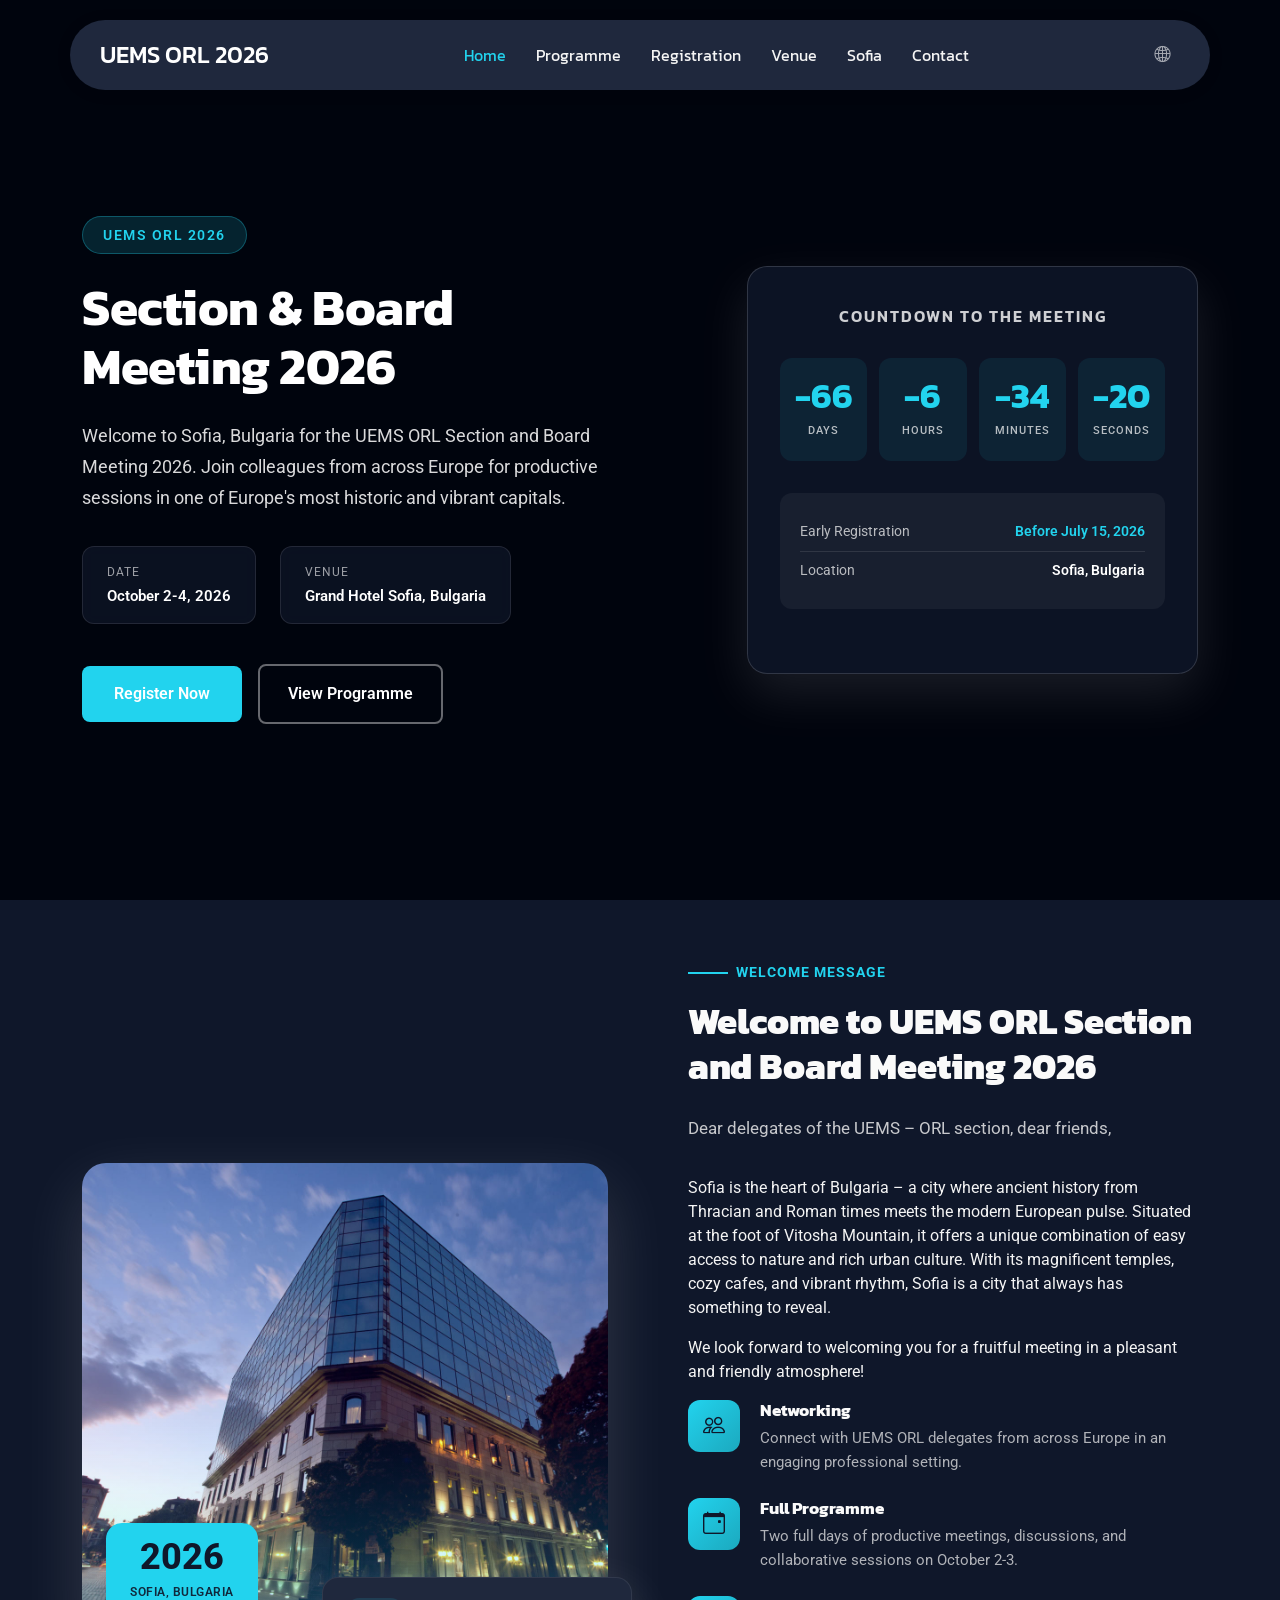
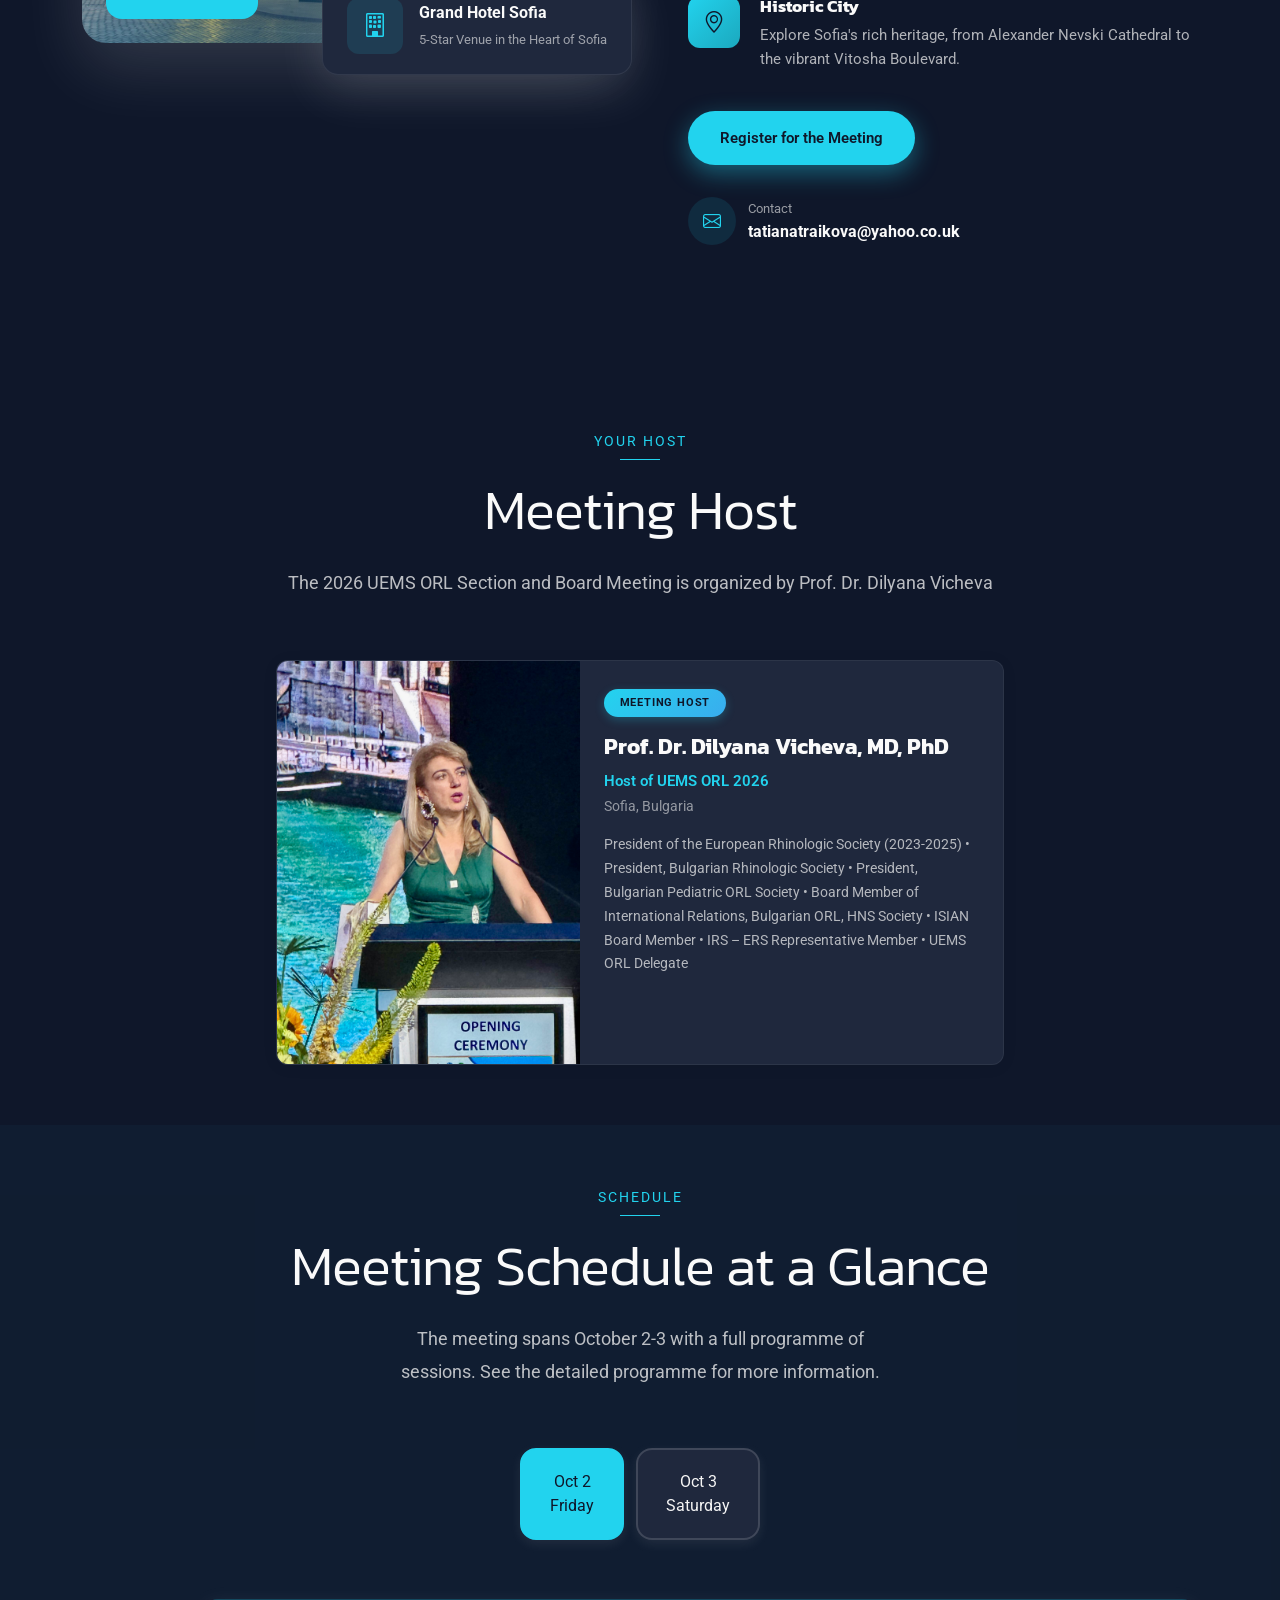
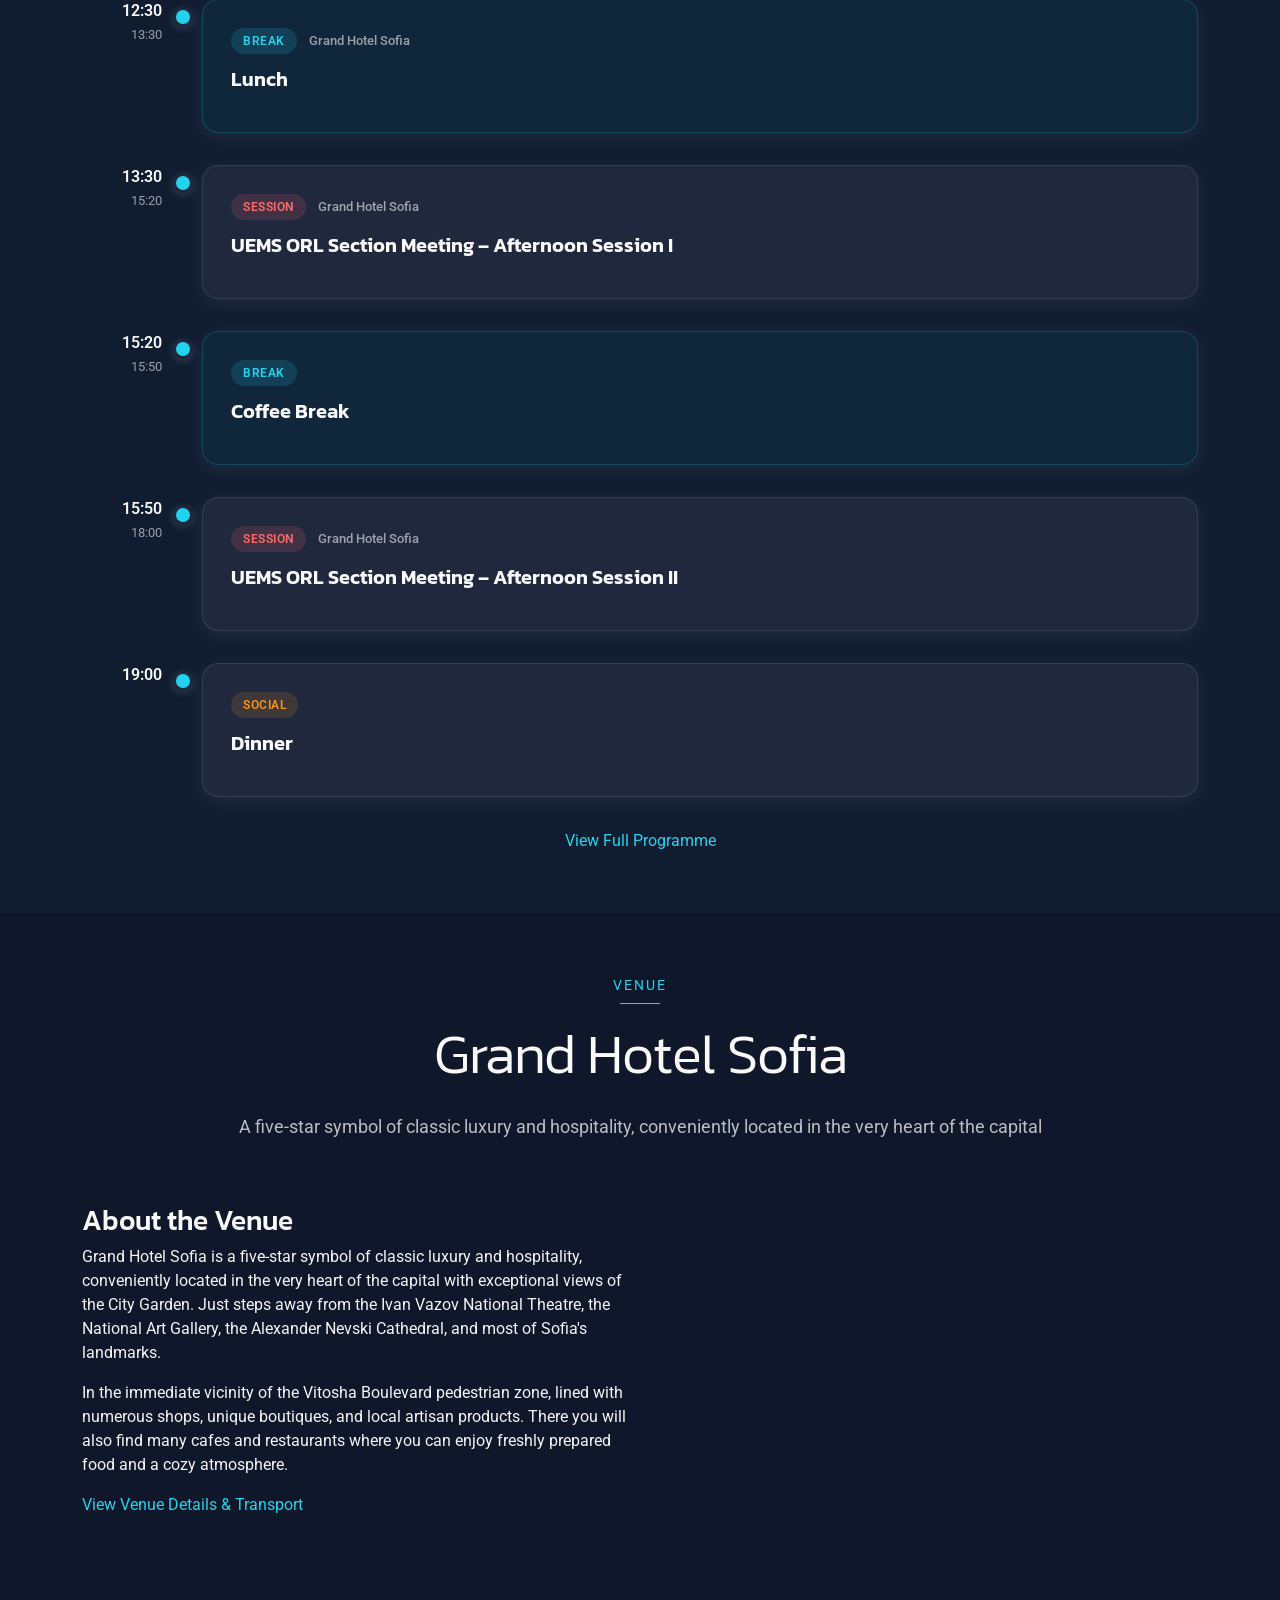
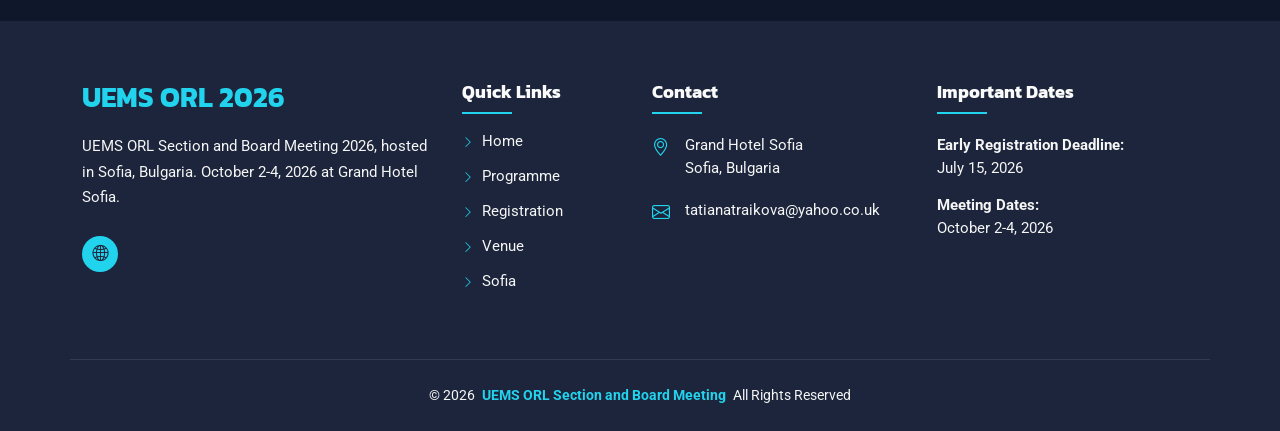
==== commit d88f11c0: "Cleaning up, updating videos, updating photos of the hotel" ====
--- a/index.html
+++ b/index.html
@@ -62,7 +62,7 @@
 
       <div class="video-background">
         <video autoplay="" muted="" loop="" playsinline="">
-          <source src="assets/img/events/video-3.mp4" type="video/mp4">
+          <source src="assets/img/sofia/aerial-sofia-downtown.mp4" type="video/mp4">
         </video>
         <div class="overlay"></div>
       </div>
@@ -164,7 +164,7 @@
 
           <div class="image-showcase">
             <div class="main-image">
-              <img src="assets/img/events/showcase-8.webp" alt="Sofia, Bulgaria" class="img-fluid">
+              <img src="assets/img/hotel/street-photo.jpeg" alt="Sofia, Bulgaria" class="img-fluid">
               <div class="experience-badge">
                 <span class="years">2026</span>
                 <span class="label">Sofia, Bulgaria</span>
@@ -254,7 +254,7 @@
               <div class="row g-0">
                 <div class="col-md-5">
                   <div class="speaker-photo">
-                    <img src="assets/img/events/speaker-8.webp" alt="Prof. Dr. Dilyana Vicheva" class="img-fluid" loading="lazy">
+                    <img src="assets/img/events/speaker-1.jpg" alt="Prof. Dr. Dilyana Vicheva" class="img-fluid" loading="lazy">
                   </div>
                 </div>
                 <div class="col-md-7">
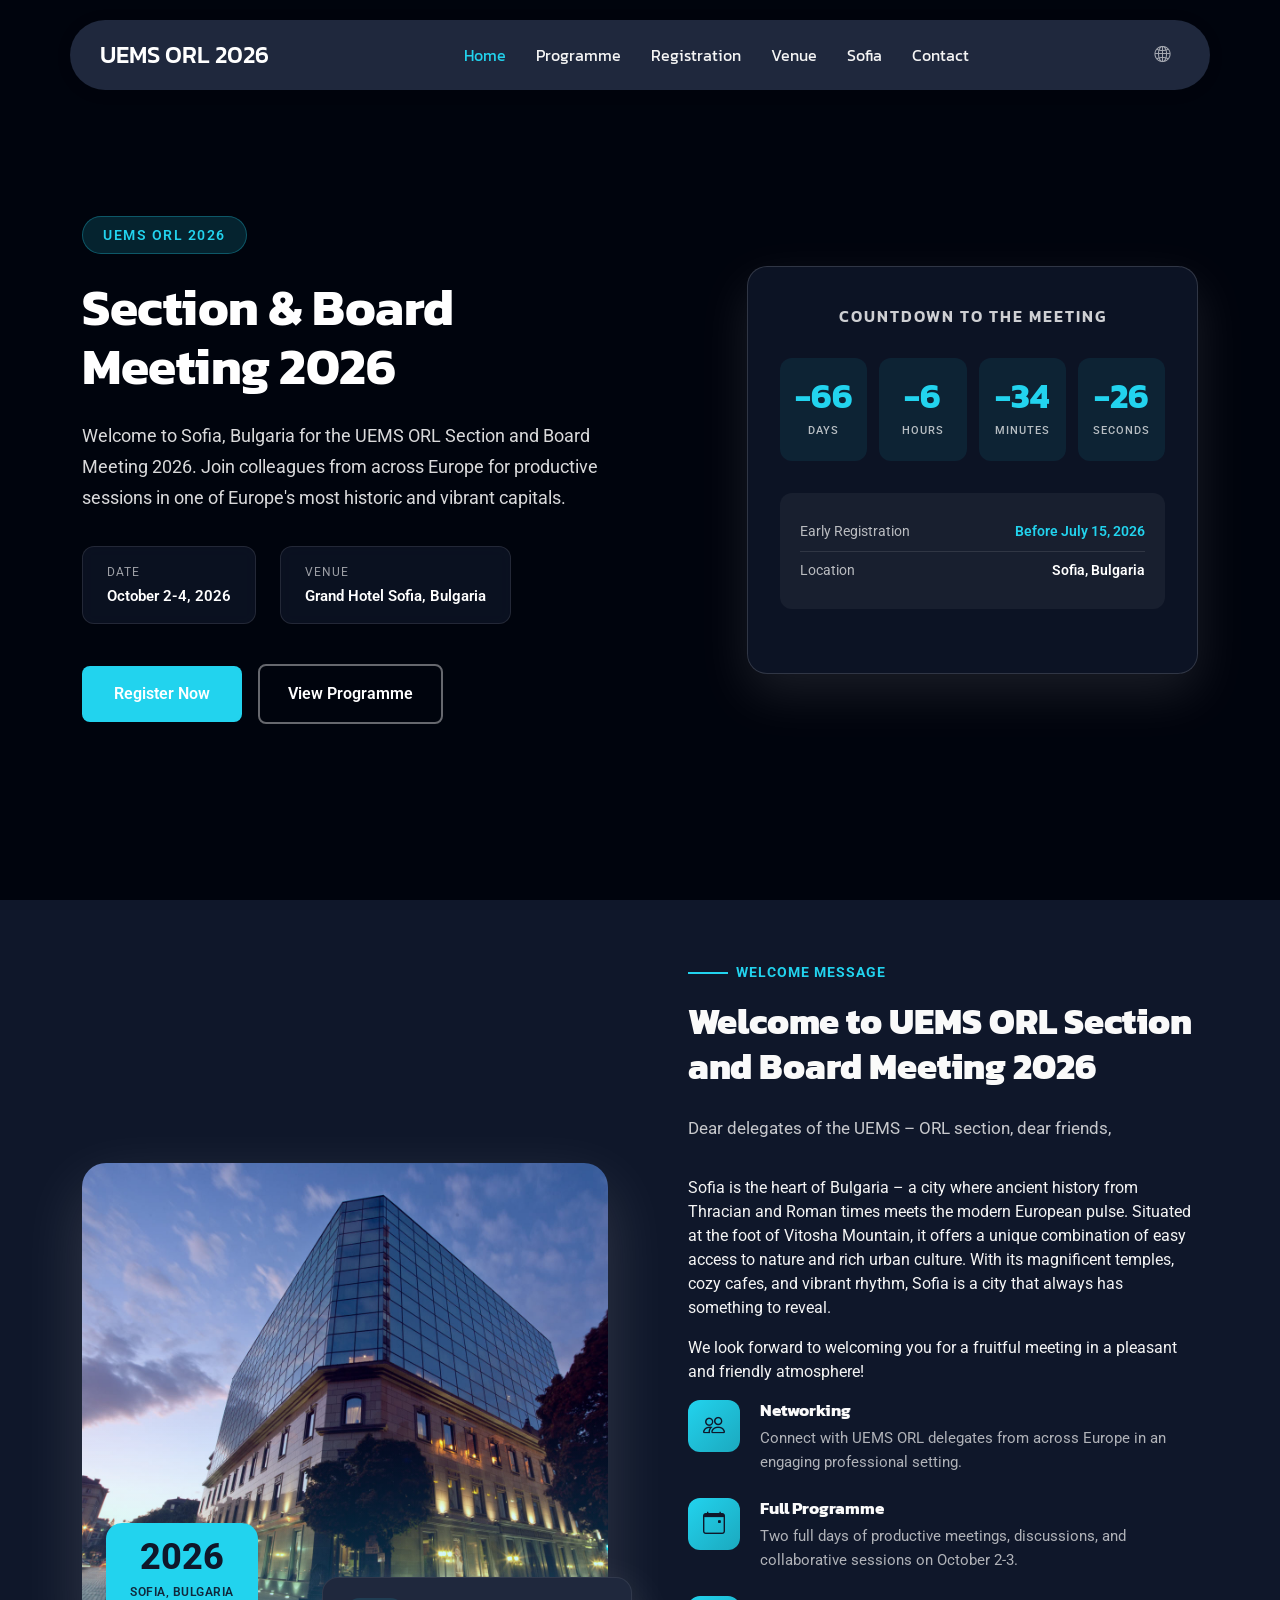
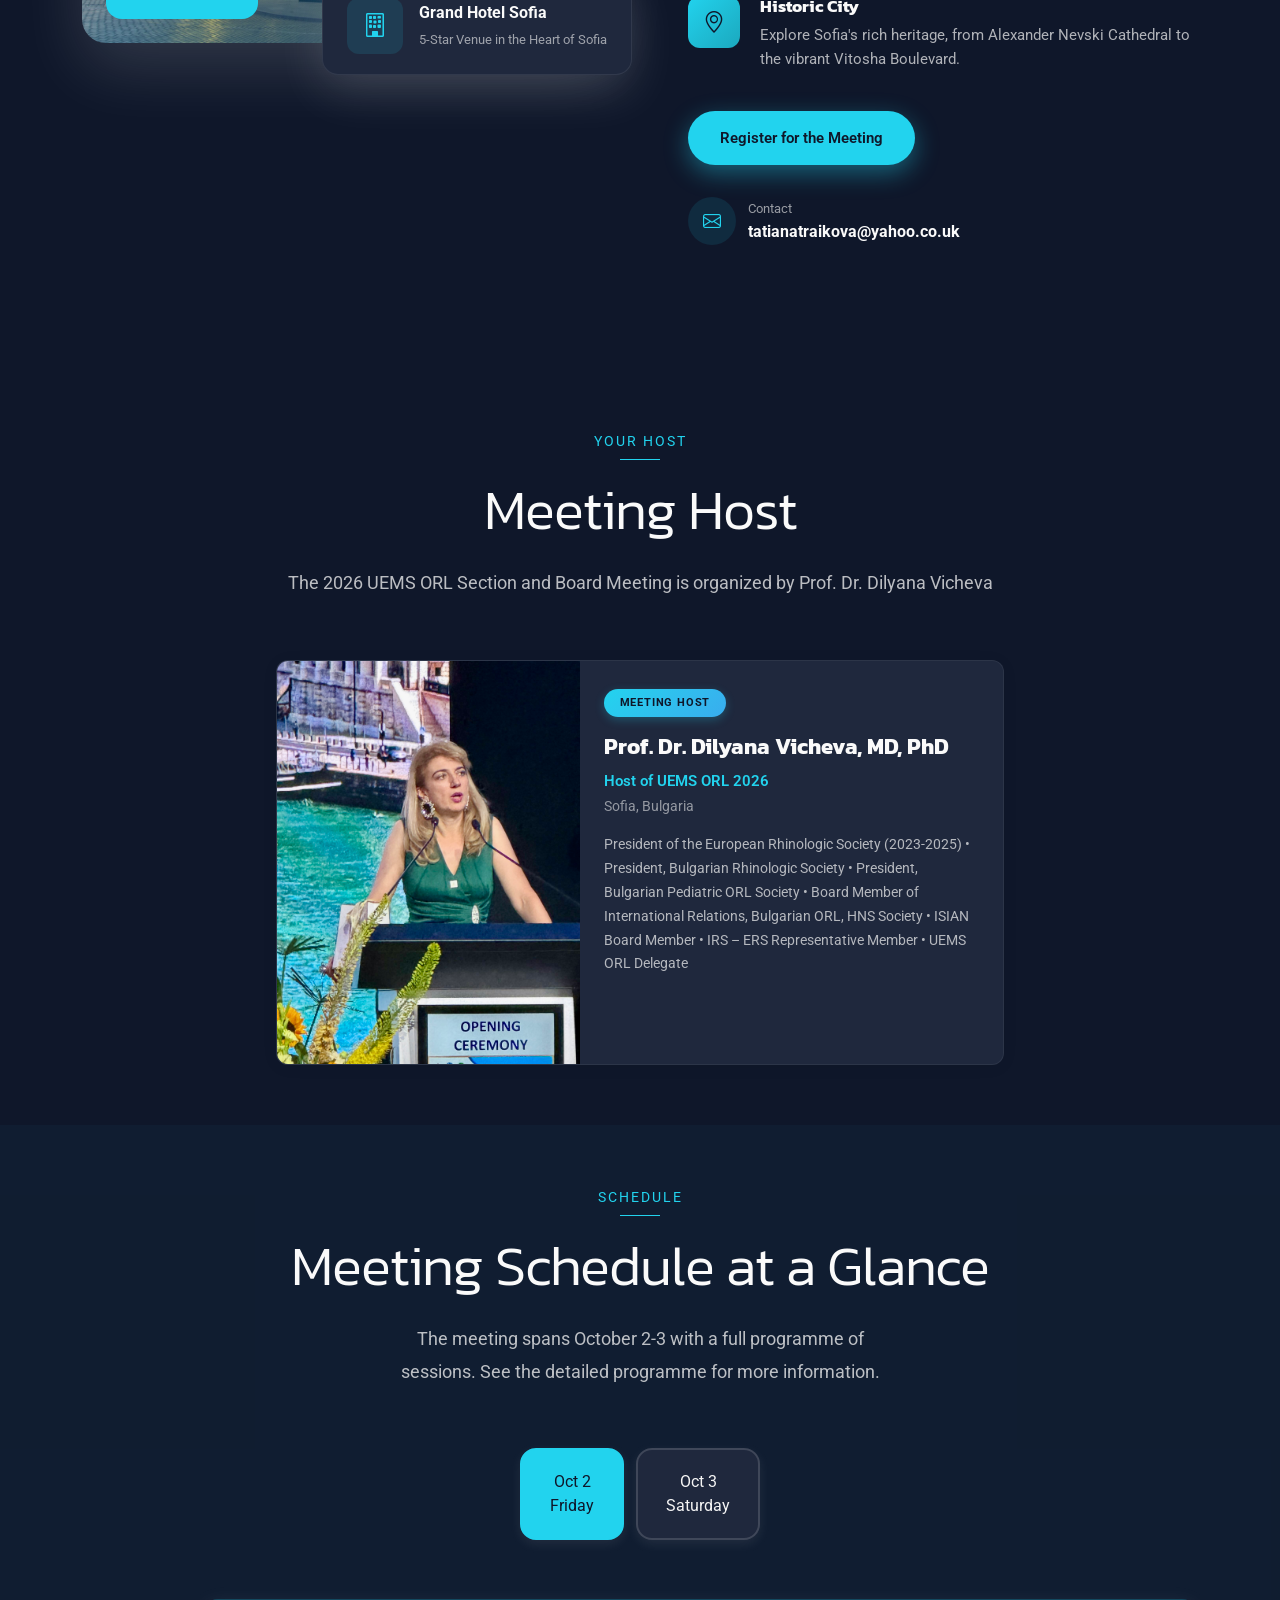
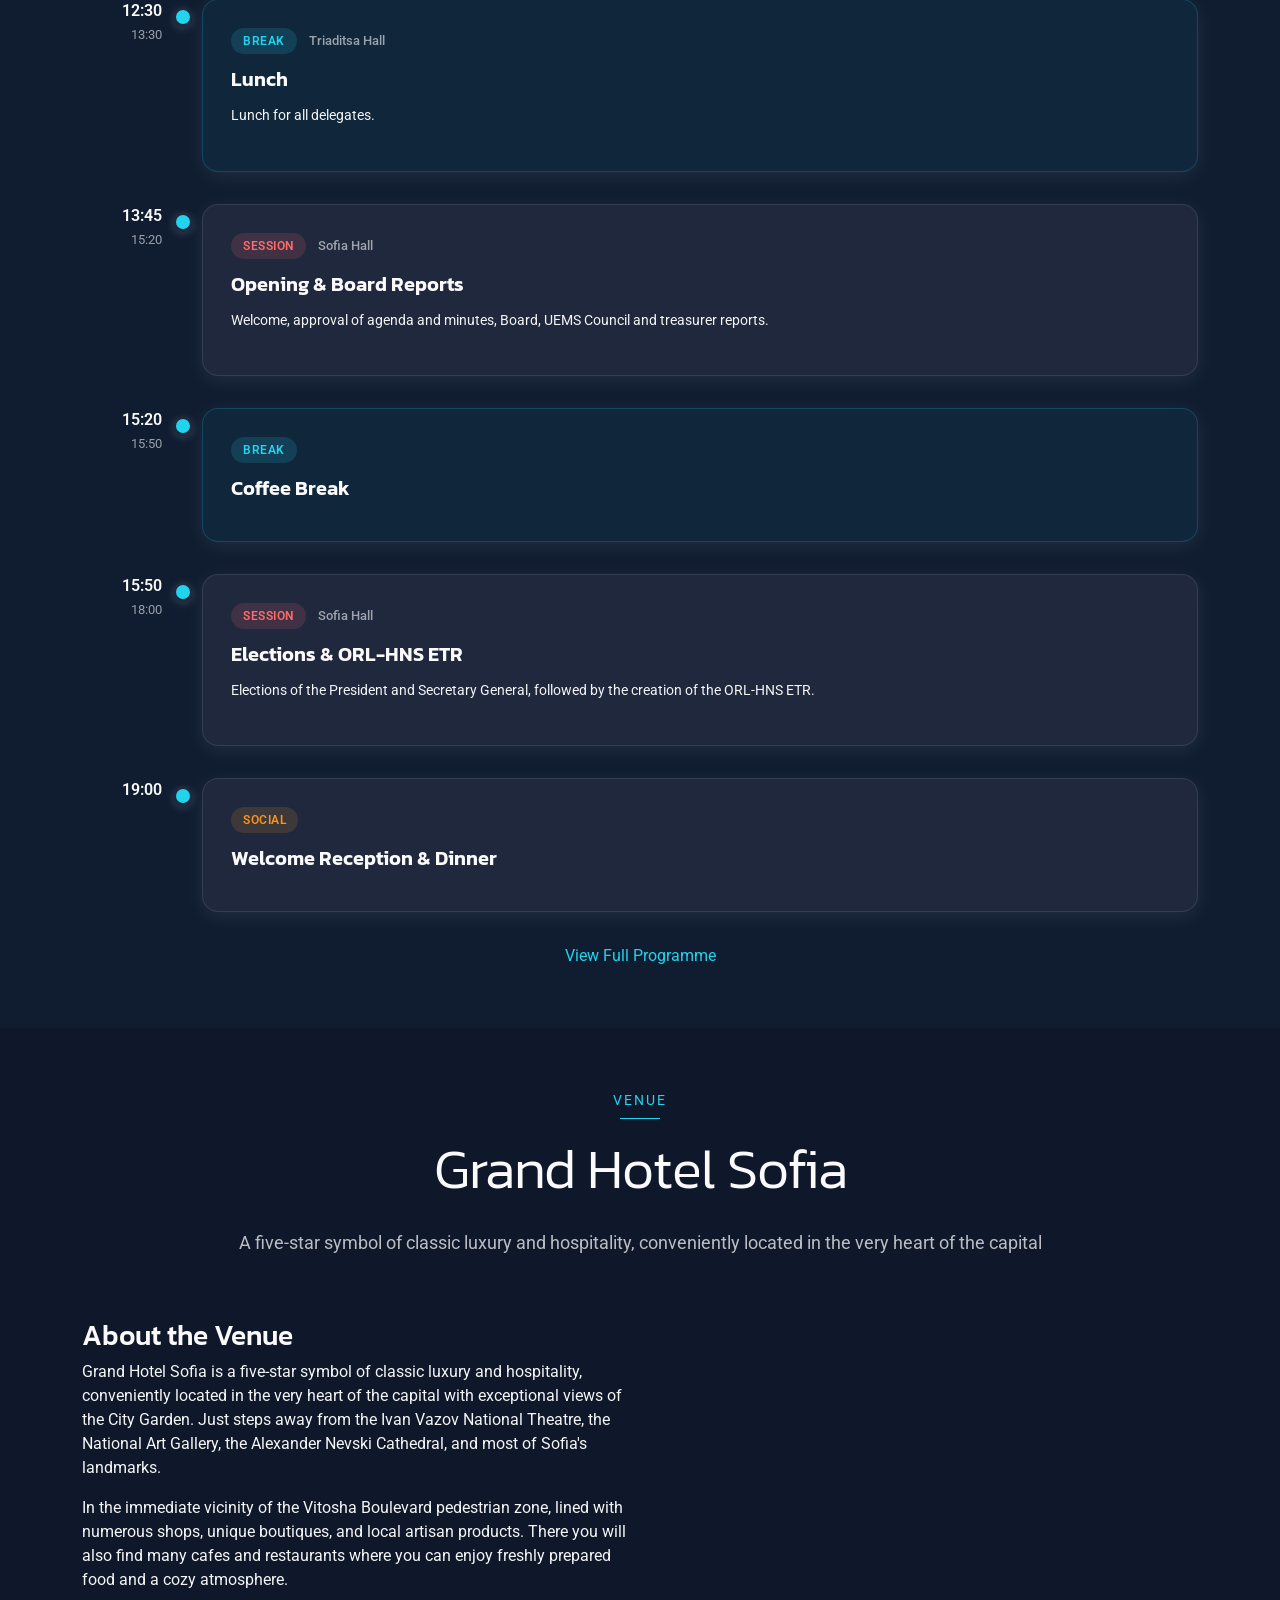
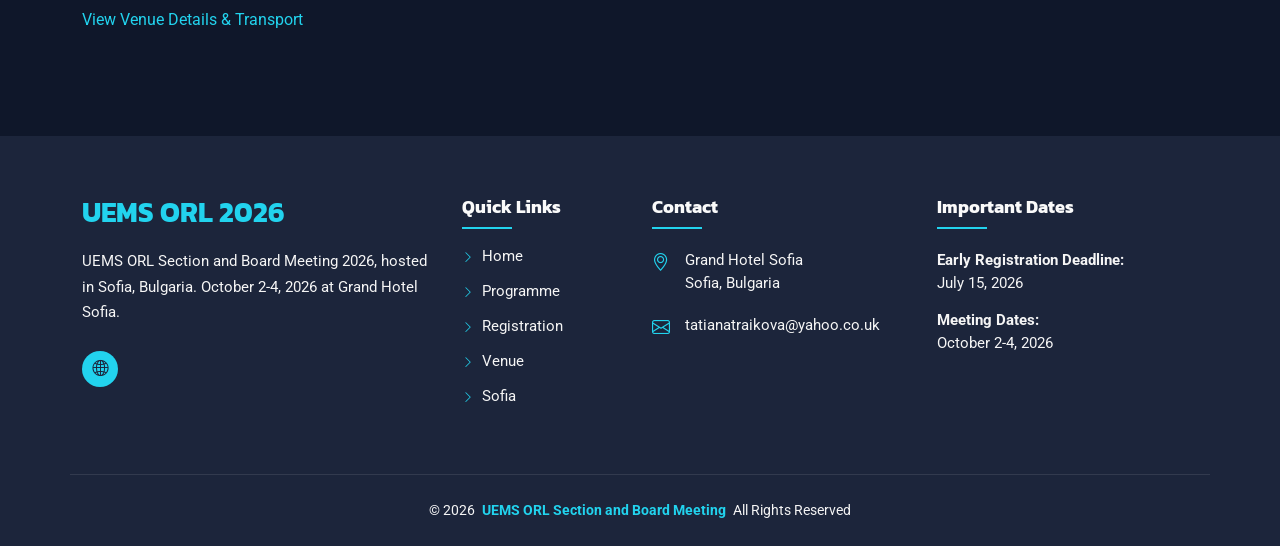
==== commit 4af662e9: "Updating agenda" ====
--- a/index.html
+++ b/index.html
@@ -320,25 +320,27 @@
                     <div class="session-info">
                       <div class="session-meta">
                         <span class="track break">Break</span>
-                        <span class="room">Grand Hotel Sofia</span>
+                        <span class="room">Triaditsa Hall</span>
                       </div>
                       <h3 class="session-title">Lunch</h3>
-                    </div>
-                  </div>
-                </div>
-
-                <div class="session-block">
-                  <div class="session-time">
-                    <span class="start">13:30</span>
+                      <p class="session-description">Lunch for all delegates.</p>
+                    </div>
+                  </div>
+                </div>
+
+                <div class="session-block">
+                  <div class="session-time">
+                    <span class="start">13:45</span>
                     <span class="end">15:20</span>
                   </div>
                   <div class="session-card">
                     <div class="session-info">
                       <div class="session-meta">
                         <span class="track keynote">Session</span>
-                        <span class="room">Grand Hotel Sofia</span>
-                      </div>
-                      <h3 class="session-title">UEMS ORL Section Meeting &ndash; Afternoon Session I</h3>
+                        <span class="room">Sofia Hall</span>
+                      </div>
+                      <h3 class="session-title">Opening &amp; Board Reports</h3>
+                      <p class="session-description">Welcome, approval of agenda and minutes, Board, UEMS Council and treasurer reports.</p>
                     </div>
                   </div>
                 </div>
@@ -367,9 +369,10 @@
                     <div class="session-info">
                       <div class="session-meta">
                         <span class="track keynote">Session</span>
-                        <span class="room">Grand Hotel Sofia</span>
-                      </div>
-                      <h3 class="session-title">UEMS ORL Section Meeting &ndash; Afternoon Session II</h3>
+                        <span class="room">Sofia Hall</span>
+                      </div>
+                      <h3 class="session-title">Elections &amp; ORL-HNS ETR</h3>
+                      <p class="session-description">Elections of the President and Secretary General, followed by the creation of the ORL-HNS ETR.</p>
                     </div>
                   </div>
                 </div>
@@ -384,7 +387,7 @@
                       <div class="session-meta">
                         <span class="track business">Social</span>
                       </div>
-                      <h3 class="session-title">Dinner</h3>
+                      <h3 class="session-title">Welcome Reception &amp; Dinner</h3>
                     </div>
                   </div>
                 </div>
@@ -400,23 +403,24 @@
                 <div class="session-block">
                   <div class="session-time">
                     <span class="start">9:00</span>
-                    <span class="end">10:30</span>
+                    <span class="end">10:20</span>
                   </div>
                   <div class="session-card">
                     <div class="session-info">
                       <div class="session-meta">
                         <span class="track keynote">Session</span>
-                        <span class="room">Grand Hotel Sofia</span>
-                      </div>
-                      <h3 class="session-title">UEMS ORL Section Meeting &ndash; Morning Session I</h3>
-                    </div>
-                  </div>
-                </div>
-
-                <div class="session-block">
-                  <div class="session-time">
-                    <span class="start">10:30</span>
-                    <span class="end">11:00</span>
+                        <span class="room">Sofia Hall</span>
+                      </div>
+                      <h3 class="session-title">ORL-HNS ETR &amp; EACCME Report</h3>
+                      <p class="session-description">Continuation of the ORL-HNS ETR, followed by the EACCME report.</p>
+                    </div>
+                  </div>
+                </div>
+
+                <div class="session-block">
+                  <div class="session-time">
+                    <span class="start">10:20</span>
+                    <span class="end">10:50</span>
                   </div>
                   <div class="session-card break-card">
                     <div class="session-info">
@@ -430,16 +434,17 @@
 
                 <div class="session-block">
                   <div class="session-time">
-                    <span class="start">11:00</span>
+                    <span class="start">10:50</span>
                     <span class="end">12:30</span>
                   </div>
                   <div class="session-card">
                     <div class="session-info">
                       <div class="session-meta">
                         <span class="track keynote">Session</span>
-                        <span class="room">Grand Hotel Sofia</span>
-                      </div>
-                      <h3 class="session-title">UEMS ORL Section Meeting &ndash; Morning Session II</h3>
+                        <span class="room">Sofia Hall</span>
+                      </div>
+                      <h3 class="session-title">Examination Board Reports</h3>
+                      <p class="session-description">EBEORL, Facial Plastics, Phoniatrics and Laryngology examinations; sialendoscopy curriculum.</p>
                     </div>
                   </div>
                 </div>
@@ -453,6 +458,7 @@
                     <div class="session-info">
                       <div class="session-meta">
                         <span class="track break">Break</span>
+                        <span class="room">Triaditsa Hall</span>
                       </div>
                       <h3 class="session-title">Lunch</h3>
                     </div>
@@ -468,9 +474,10 @@
                     <div class="session-info">
                       <div class="session-meta">
                         <span class="track keynote">Session</span>
-                        <span class="room">Grand Hotel Sofia</span>
-                      </div>
-                      <h3 class="session-title">UEMS ORL Section Meeting &ndash; Afternoon Session I</h3>
+                        <span class="room">Sofia Hall</span>
+                      </div>
+                      <h3 class="session-title">Education &amp; CEORL-HNS</h3>
+                      <p class="session-description">Education in Europe, news from CEORL-HNS, Berlin 2028, awards and diplomas.</p>
                     </div>
                   </div>
                 </div>
@@ -499,16 +506,17 @@
                     <div class="session-info">
                       <div class="session-meta">
                         <span class="track keynote">Session</span>
-                        <span class="room">Grand Hotel Sofia</span>
-                      </div>
-                      <h3 class="session-title">UEMS ORL Section Meeting &ndash; Afternoon Session II</h3>
-                    </div>
-                  </div>
-                </div>
-
-                <div class="session-block">
-                  <div class="session-time">
-                    <span class="start">18:45</span>
+                        <span class="room">Sofia Hall</span>
+                      </div>
+                      <h3 class="session-title">Next Meetings, AOB &amp; Closure</h3>
+                      <p class="session-description">Confirmation of next meetings, any other business and closure of the meeting.</p>
+                    </div>
+                  </div>
+                </div>
+
+                <div class="session-block">
+                  <div class="session-time">
+                    <span class="start">19:00</span>
                     <span class="end">&nbsp;</span>
                   </div>
                   <div class="session-card">
@@ -516,7 +524,7 @@
                       <div class="session-meta">
                         <span class="track business">Social</span>
                       </div>
-                      <h3 class="session-title">Meeting at the reception for dinner at a traditional Bulgarian restaurant</h3>
+                      <h3 class="session-title">Dinner at a Traditional Bulgarian Restaurant</h3>
                     </div>
                   </div>
                 </div>
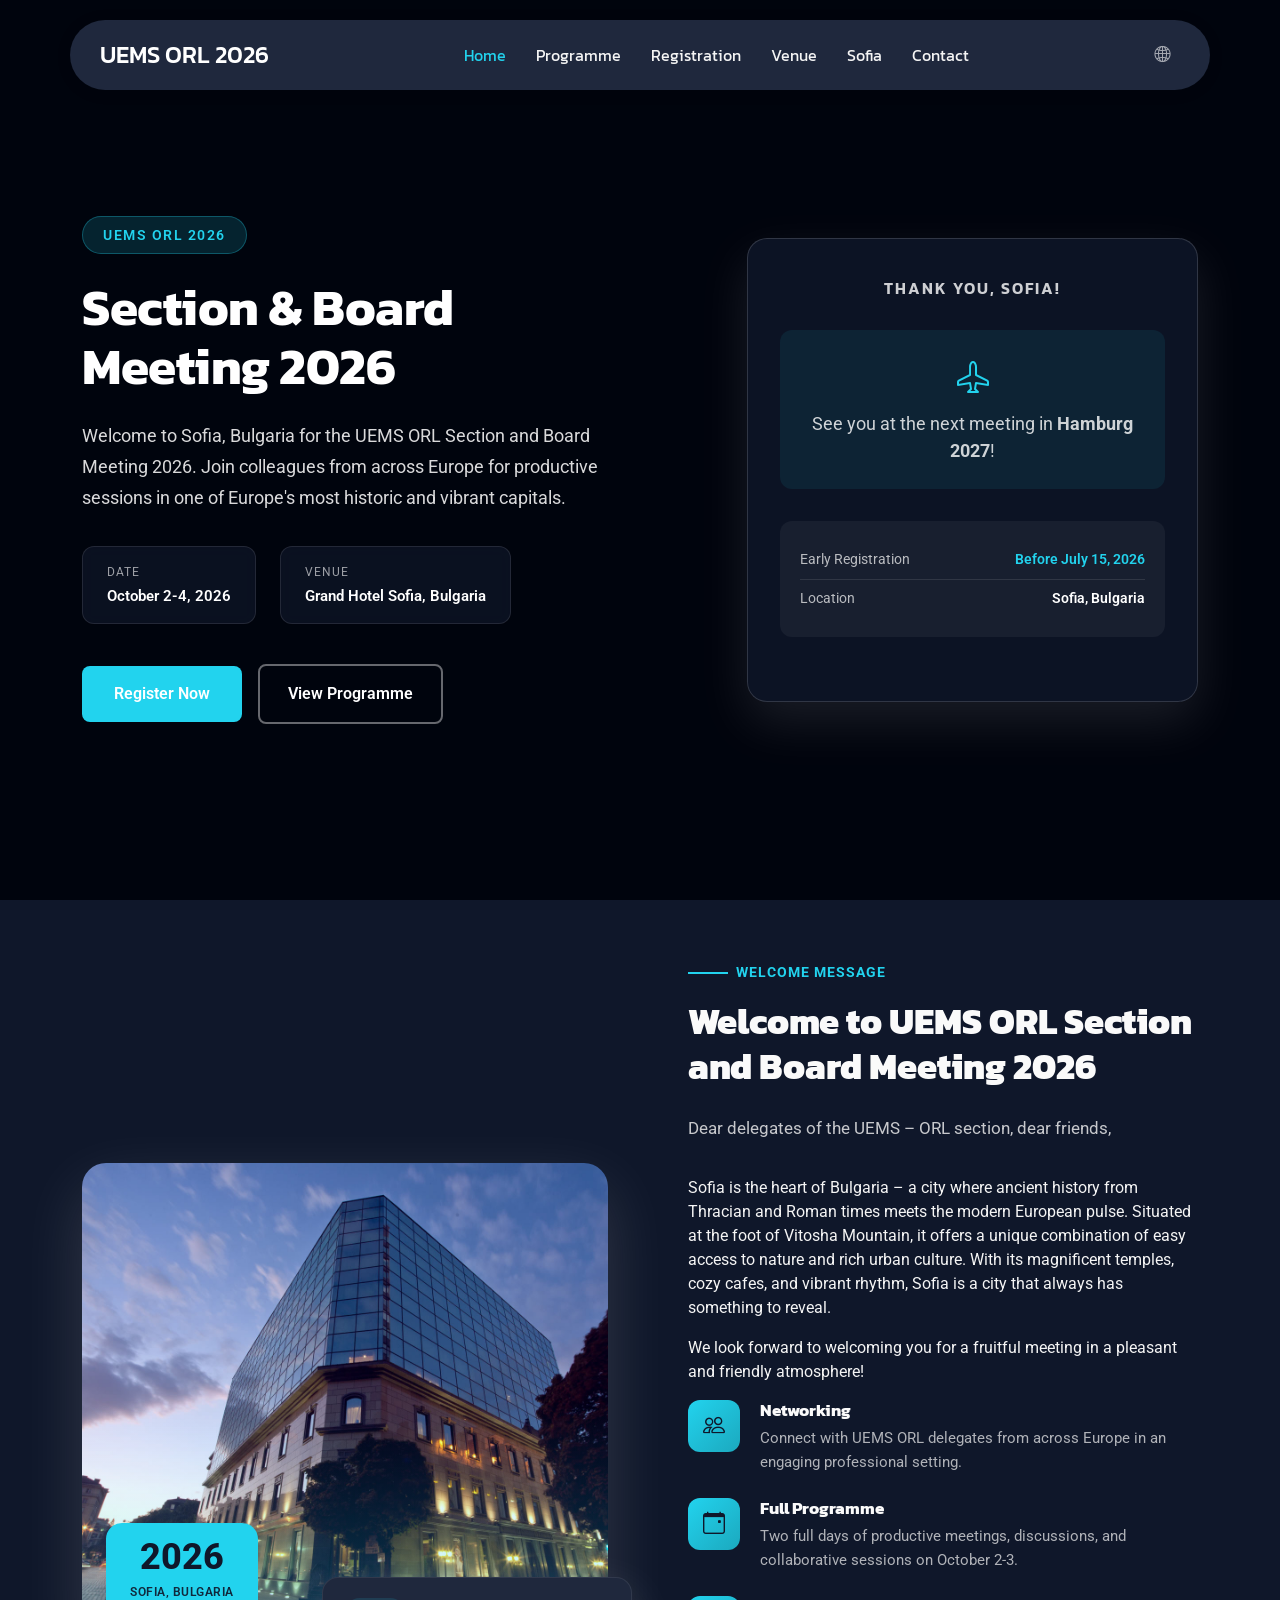
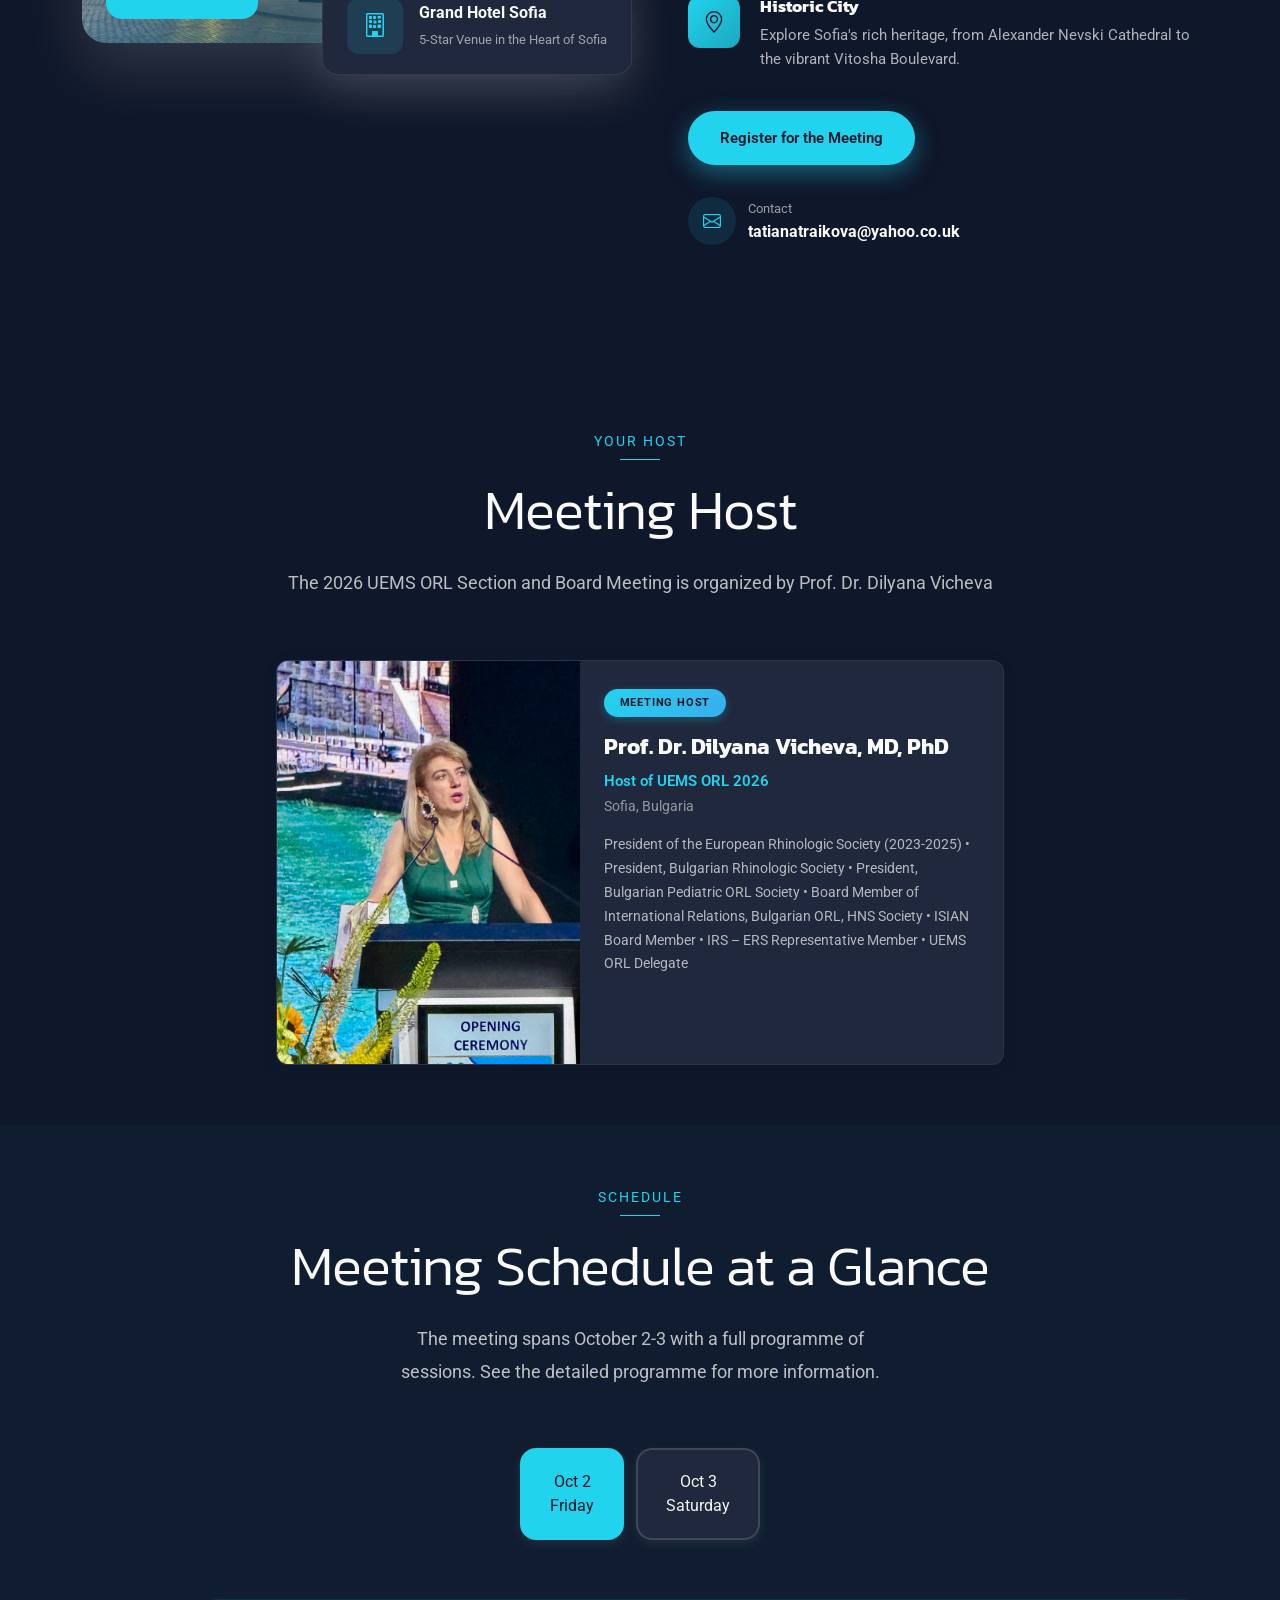
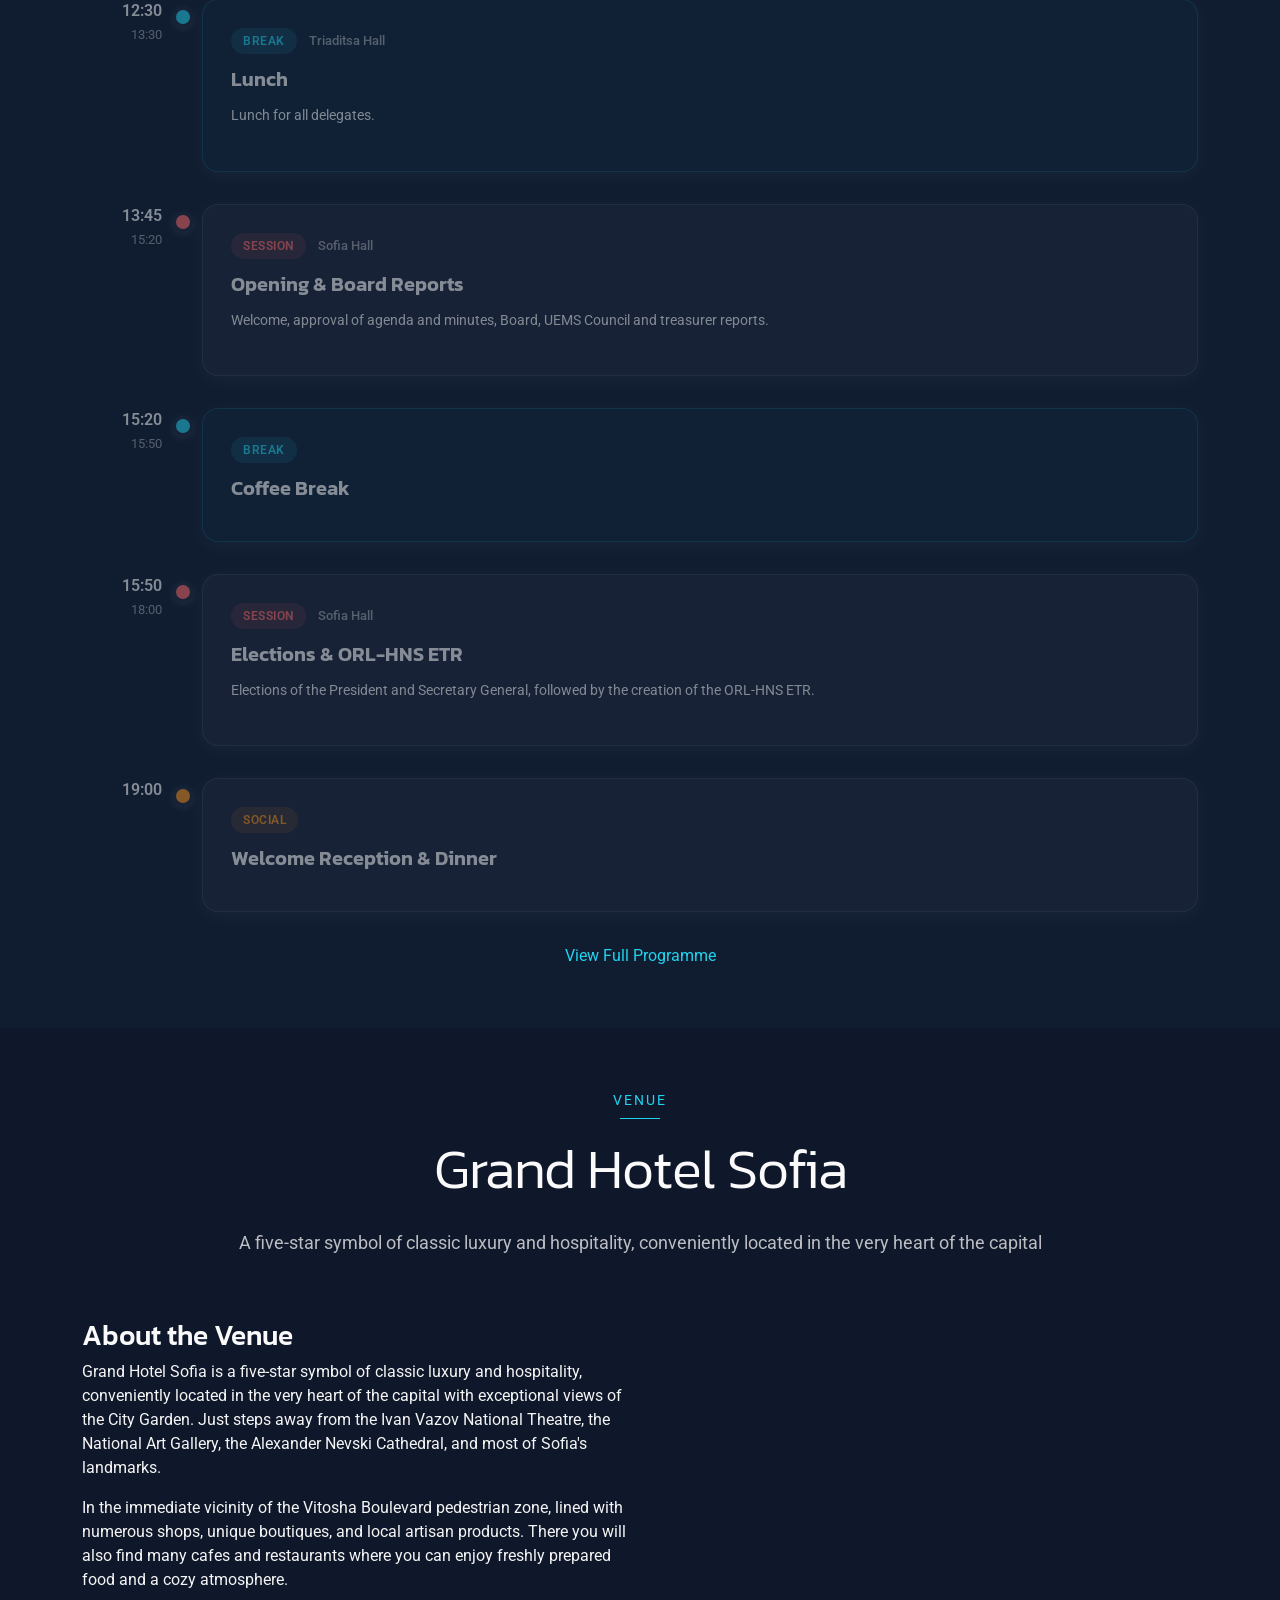
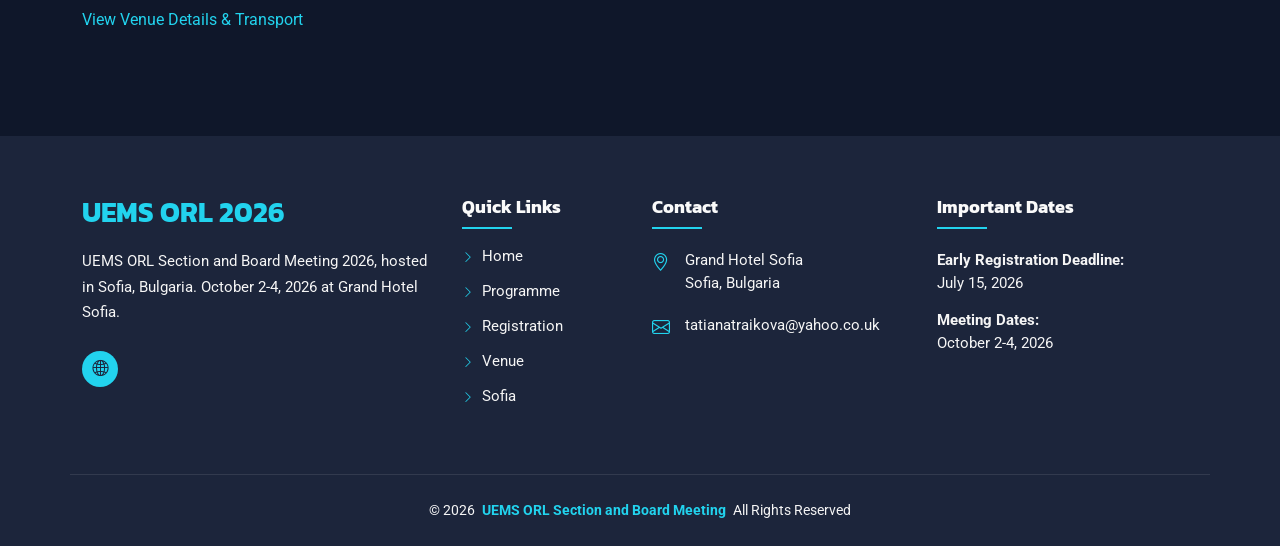
==== commit 3586f879: "Real time interaction on home and program pages - moved souce of truth to be json - showing differnt" ====
--- a/index.html
+++ b/index.html
@@ -109,11 +109,15 @@
 
             <div class="col-lg-5">
 
-              <div class="countdown-card">
-
-                <h4 class="card-title">Countdown to the Meeting</h4>
-
-                <div class="countdown" data-count="2026/10/02">
+              <div class="countdown-card" data-countdown>
+
+                <h4 class="card-title" data-countdown-title>Countdown to the Meeting</h4>
+
+                <p class="countdown-note" data-countdown-note hidden></p>
+
+                <p class="countdown-message" data-countdown-message hidden></p>
+
+                <div class="countdown">
                   <div class="time-block">
                     <h3 class="count-days">0</h3>
                     <span>Days</span>
@@ -294,245 +298,8 @@
 
       <div class="container">
 
-        <div class="schedule-header">
-          <ul class="nav nav-tabs" id="schedule-tabs" role="tablist">
-            <li class="nav-item" role="presentation">
-              <button class="nav-link active" id="schedule-tab-1" data-bs-toggle="tab" data-bs-target="#schedule-tab-pane-1" type="button" role="tab" aria-controls="schedule-tab-pane-1" aria-selected="true">Oct 2<br>Friday</button>
-            </li>
-            <li class="nav-item" role="presentation">
-              <button class="nav-link" id="schedule-tab-2" data-bs-toggle="tab" data-bs-target="#schedule-tab-pane-2" type="button" role="tab" aria-controls="schedule-tab-pane-2" aria-selected="false">Oct 3<br>Saturday</button>
-            </li>
-          </ul>
-        </div>
-
-        <div class="tab-content" id="schedule-tabContent">
-
-          <div class="tab-pane fade show active" id="schedule-tab-pane-1" role="tabpanel" aria-labelledby="schedule-tab-1" tabindex="0">
-            <div class="schedule-content">
-              <div class="session-timeline">
-
-                <div class="session-block">
-                  <div class="session-time">
-                    <span class="start">12:30</span>
-                    <span class="end">13:30</span>
-                  </div>
-                  <div class="session-card break-card">
-                    <div class="session-info">
-                      <div class="session-meta">
-                        <span class="track break">Break</span>
-                        <span class="room">Triaditsa Hall</span>
-                      </div>
-                      <h3 class="session-title">Lunch</h3>
-                      <p class="session-description">Lunch for all delegates.</p>
-                    </div>
-                  </div>
-                </div>
-
-                <div class="session-block">
-                  <div class="session-time">
-                    <span class="start">13:45</span>
-                    <span class="end">15:20</span>
-                  </div>
-                  <div class="session-card">
-                    <div class="session-info">
-                      <div class="session-meta">
-                        <span class="track keynote">Session</span>
-                        <span class="room">Sofia Hall</span>
-                      </div>
-                      <h3 class="session-title">Opening &amp; Board Reports</h3>
-                      <p class="session-description">Welcome, approval of agenda and minutes, Board, UEMS Council and treasurer reports.</p>
-                    </div>
-                  </div>
-                </div>
-
-                <div class="session-block">
-                  <div class="session-time">
-                    <span class="start">15:20</span>
-                    <span class="end">15:50</span>
-                  </div>
-                  <div class="session-card break-card">
-                    <div class="session-info">
-                      <div class="session-meta">
-                        <span class="track break">Break</span>
-                      </div>
-                      <h3 class="session-title">Coffee Break</h3>
-                    </div>
-                  </div>
-                </div>
-
-                <div class="session-block">
-                  <div class="session-time">
-                    <span class="start">15:50</span>
-                    <span class="end">18:00</span>
-                  </div>
-                  <div class="session-card">
-                    <div class="session-info">
-                      <div class="session-meta">
-                        <span class="track keynote">Session</span>
-                        <span class="room">Sofia Hall</span>
-                      </div>
-                      <h3 class="session-title">Elections &amp; ORL-HNS ETR</h3>
-                      <p class="session-description">Elections of the President and Secretary General, followed by the creation of the ORL-HNS ETR.</p>
-                    </div>
-                  </div>
-                </div>
-
-                <div class="session-block">
-                  <div class="session-time">
-                    <span class="start">19:00</span>
-                    <span class="end">&nbsp;</span>
-                  </div>
-                  <div class="session-card">
-                    <div class="session-info">
-                      <div class="session-meta">
-                        <span class="track business">Social</span>
-                      </div>
-                      <h3 class="session-title">Welcome Reception &amp; Dinner</h3>
-                    </div>
-                  </div>
-                </div>
-
-              </div>
-            </div>
-          </div>
-
-          <div class="tab-pane fade" id="schedule-tab-pane-2" role="tabpanel" aria-labelledby="schedule-tab-2" tabindex="0">
-            <div class="schedule-content">
-              <div class="session-timeline">
-
-                <div class="session-block">
-                  <div class="session-time">
-                    <span class="start">9:00</span>
-                    <span class="end">10:20</span>
-                  </div>
-                  <div class="session-card">
-                    <div class="session-info">
-                      <div class="session-meta">
-                        <span class="track keynote">Session</span>
-                        <span class="room">Sofia Hall</span>
-                      </div>
-                      <h3 class="session-title">ORL-HNS ETR &amp; EACCME Report</h3>
-                      <p class="session-description">Continuation of the ORL-HNS ETR, followed by the EACCME report.</p>
-                    </div>
-                  </div>
-                </div>
-
-                <div class="session-block">
-                  <div class="session-time">
-                    <span class="start">10:20</span>
-                    <span class="end">10:50</span>
-                  </div>
-                  <div class="session-card break-card">
-                    <div class="session-info">
-                      <div class="session-meta">
-                        <span class="track break">Break</span>
-                      </div>
-                      <h3 class="session-title">Coffee Break</h3>
-                    </div>
-                  </div>
-                </div>
-
-                <div class="session-block">
-                  <div class="session-time">
-                    <span class="start">10:50</span>
-                    <span class="end">12:30</span>
-                  </div>
-                  <div class="session-card">
-                    <div class="session-info">
-                      <div class="session-meta">
-                        <span class="track keynote">Session</span>
-                        <span class="room">Sofia Hall</span>
-                      </div>
-                      <h3 class="session-title">Examination Board Reports</h3>
-                      <p class="session-description">EBEORL, Facial Plastics, Phoniatrics and Laryngology examinations; sialendoscopy curriculum.</p>
-                    </div>
-                  </div>
-                </div>
-
-                <div class="session-block">
-                  <div class="session-time">
-                    <span class="start">12:30</span>
-                    <span class="end">13:30</span>
-                  </div>
-                  <div class="session-card break-card">
-                    <div class="session-info">
-                      <div class="session-meta">
-                        <span class="track break">Break</span>
-                        <span class="room">Triaditsa Hall</span>
-                      </div>
-                      <h3 class="session-title">Lunch</h3>
-                    </div>
-                  </div>
-                </div>
-
-                <div class="session-block">
-                  <div class="session-time">
-                    <span class="start">13:30</span>
-                    <span class="end">15:00</span>
-                  </div>
-                  <div class="session-card">
-                    <div class="session-info">
-                      <div class="session-meta">
-                        <span class="track keynote">Session</span>
-                        <span class="room">Sofia Hall</span>
-                      </div>
-                      <h3 class="session-title">Education &amp; CEORL-HNS</h3>
-                      <p class="session-description">Education in Europe, news from CEORL-HNS, Berlin 2028, awards and diplomas.</p>
-                    </div>
-                  </div>
-                </div>
-
-                <div class="session-block">
-                  <div class="session-time">
-                    <span class="start">15:00</span>
-                    <span class="end">15:30</span>
-                  </div>
-                  <div class="session-card break-card">
-                    <div class="session-info">
-                      <div class="session-meta">
-                        <span class="track break">Break</span>
-                      </div>
-                      <h3 class="session-title">Coffee Break</h3>
-                    </div>
-                  </div>
-                </div>
-
-                <div class="session-block">
-                  <div class="session-time">
-                    <span class="start">15:30</span>
-                    <span class="end">17:00</span>
-                  </div>
-                  <div class="session-card">
-                    <div class="session-info">
-                      <div class="session-meta">
-                        <span class="track keynote">Session</span>
-                        <span class="room">Sofia Hall</span>
-                      </div>
-                      <h3 class="session-title">Next Meetings, AOB &amp; Closure</h3>
-                      <p class="session-description">Confirmation of next meetings, any other business and closure of the meeting.</p>
-                    </div>
-                  </div>
-                </div>
-
-                <div class="session-block">
-                  <div class="session-time">
-                    <span class="start">19:00</span>
-                    <span class="end">&nbsp;</span>
-                  </div>
-                  <div class="session-card">
-                    <div class="session-info">
-                      <div class="session-meta">
-                        <span class="track business">Social</span>
-                      </div>
-                      <h3 class="session-title">Dinner at a Traditional Bulgarian Restaurant</h3>
-                    </div>
-                  </div>
-                </div>
-
-              </div>
-            </div>
-          </div>
-
+        <div data-programme="overview">
+          <p class="text-center">Loading programme&hellip;</p>
         </div>
 
         <div class="text-center mt-4">
@@ -642,6 +409,7 @@
 
   <!-- Main JS File -->
   <script src="assets/js/main.js"></script>
+  <script src="assets/js/programme.js"></script>
 
 </body>
 
--- a/assets/css/main.css
+++ b/assets/css/main.css
@@ -1240,6 +1240,34 @@
   font-weight: 500;
 }
 
+.hero .countdown-note,
+.hero .countdown-message {
+  text-align: center;
+  margin: -16px 0 24px;
+  color: color-mix(in srgb, var(--default-color), transparent 20%);
+}
+
+.hero .countdown-message {
+  margin: 0 0 32px;
+  padding: 24px 16px;
+  border-radius: 12px;
+  font-size: 1.15rem;
+  background: color-mix(in srgb, var(--accent-color), transparent 92%);
+}
+
+.hero .countdown-message i {
+  display: block;
+  font-size: 2rem;
+  color: var(--accent-color);
+  margin-bottom: 8px;
+}
+
+.hero .countdown[hidden],
+.hero .countdown-note[hidden],
+.hero .countdown-message[hidden] {
+  display: none;
+}
+
 .hero .ticket-info {
   background: color-mix(in srgb, var(--default-color), transparent 95%);
   border-radius: 12px;
@@ -2238,6 +2266,126 @@
 
 .schedule .schedule-content .session-timeline .session-block.break .session-time::after {
   background: var(--accent-color);
+}
+
+/* Live / past sessions (set by assets/js/programme.js) */
+.schedule .schedule-content .session-timeline .session-block .live-badge {
+  display: none;
+  align-items: center;
+  gap: 6px;
+  margin-left: auto;
+  padding: 4px 10px;
+  border-radius: 20px;
+  font-size: 12px;
+  font-weight: 700;
+  text-transform: uppercase;
+  letter-spacing: 0.5px;
+  background: var(--accent-color);
+  color: var(--contrast-color);
+}
+
+.schedule .schedule-content .session-timeline .session-block.is-live .live-badge {
+  display: inline-flex;
+}
+
+.schedule .schedule-content .session-timeline .session-block.is-live .session-card {
+  border-color: var(--accent-color);
+  box-shadow: 0 0 0 1px var(--accent-color), 0 8px 30px color-mix(in srgb, var(--accent-color), transparent 75%);
+}
+
+.schedule .schedule-content .session-timeline .session-block.is-live .session-time::after {
+  background: var(--accent-color);
+  animation: session-pulse 1.6s ease-out infinite;
+}
+
+.schedule .schedule-content .session-timeline .session-block.is-past {
+  opacity: 0.5;
+}
+
+/* "Now" bar above the programme tabs */
+.schedule .programme-now {
+  max-width: 900px;
+  margin: 0 auto 40px;
+  padding: 16px 24px;
+  border-radius: 16px;
+  background: var(--surface-color);
+  border: 1px solid color-mix(in srgb, var(--accent-color), transparent 60%);
+  box-shadow: 0 8px 30px color-mix(in srgb, var(--accent-color), transparent 88%);
+}
+
+.schedule .programme-now[hidden] {
+  display: none;
+}
+
+.schedule .programme-now .now-row {
+  display: flex;
+  align-items: center;
+  flex-wrap: wrap;
+  gap: 8px 16px;
+  padding: 6px 0;
+}
+
+.schedule .programme-now .now-row + .now-row {
+  border-top: 1px solid color-mix(in srgb, var(--default-color), transparent 90%);
+  margin-top: 6px;
+  padding-top: 12px;
+}
+
+.schedule .programme-now .now-label {
+  display: inline-flex;
+  align-items: center;
+  gap: 6px;
+  font-size: 13px;
+  font-weight: 700;
+  text-transform: uppercase;
+  letter-spacing: 0.5px;
+  color: var(--accent-color);
+  white-space: nowrap;
+}
+
+.schedule .programme-now .now-label .now-time {
+  text-transform: none;
+}
+
+.schedule .programme-now .now-label.live {
+  padding: 4px 10px;
+  border-radius: 20px;
+  background: var(--accent-color);
+  color: var(--contrast-color);
+}
+
+.schedule .programme-now .now-title {
+  flex: 1;
+  min-width: 200px;
+  font-family: var(--heading-font);
+  font-weight: 500;
+  color: var(--heading-color);
+}
+
+.schedule .programme-now .now-title small {
+  font-family: var(--default-font);
+  font-weight: 400;
+  color: color-mix(in srgb, var(--default-color), transparent 35%);
+}
+
+.schedule .programme-now .now-jump {
+  border: 1px solid var(--accent-color);
+  background: transparent;
+  color: var(--accent-color);
+  border-radius: 20px;
+  padding: 4px 14px;
+  font-size: 14px;
+  transition: all 0.3s ease;
+}
+
+.schedule .programme-now .now-jump:hover {
+  background: var(--accent-color);
+  color: var(--contrast-color);
+}
+
+@keyframes session-pulse {
+  0% { box-shadow: 0 0 0 0 color-mix(in srgb, var(--accent-color), transparent 40%); }
+  100% { box-shadow: 0 0 0 12px color-mix(in srgb, var(--accent-color), transparent 100%); }
 }
 
 @media (max-width: 768px) {
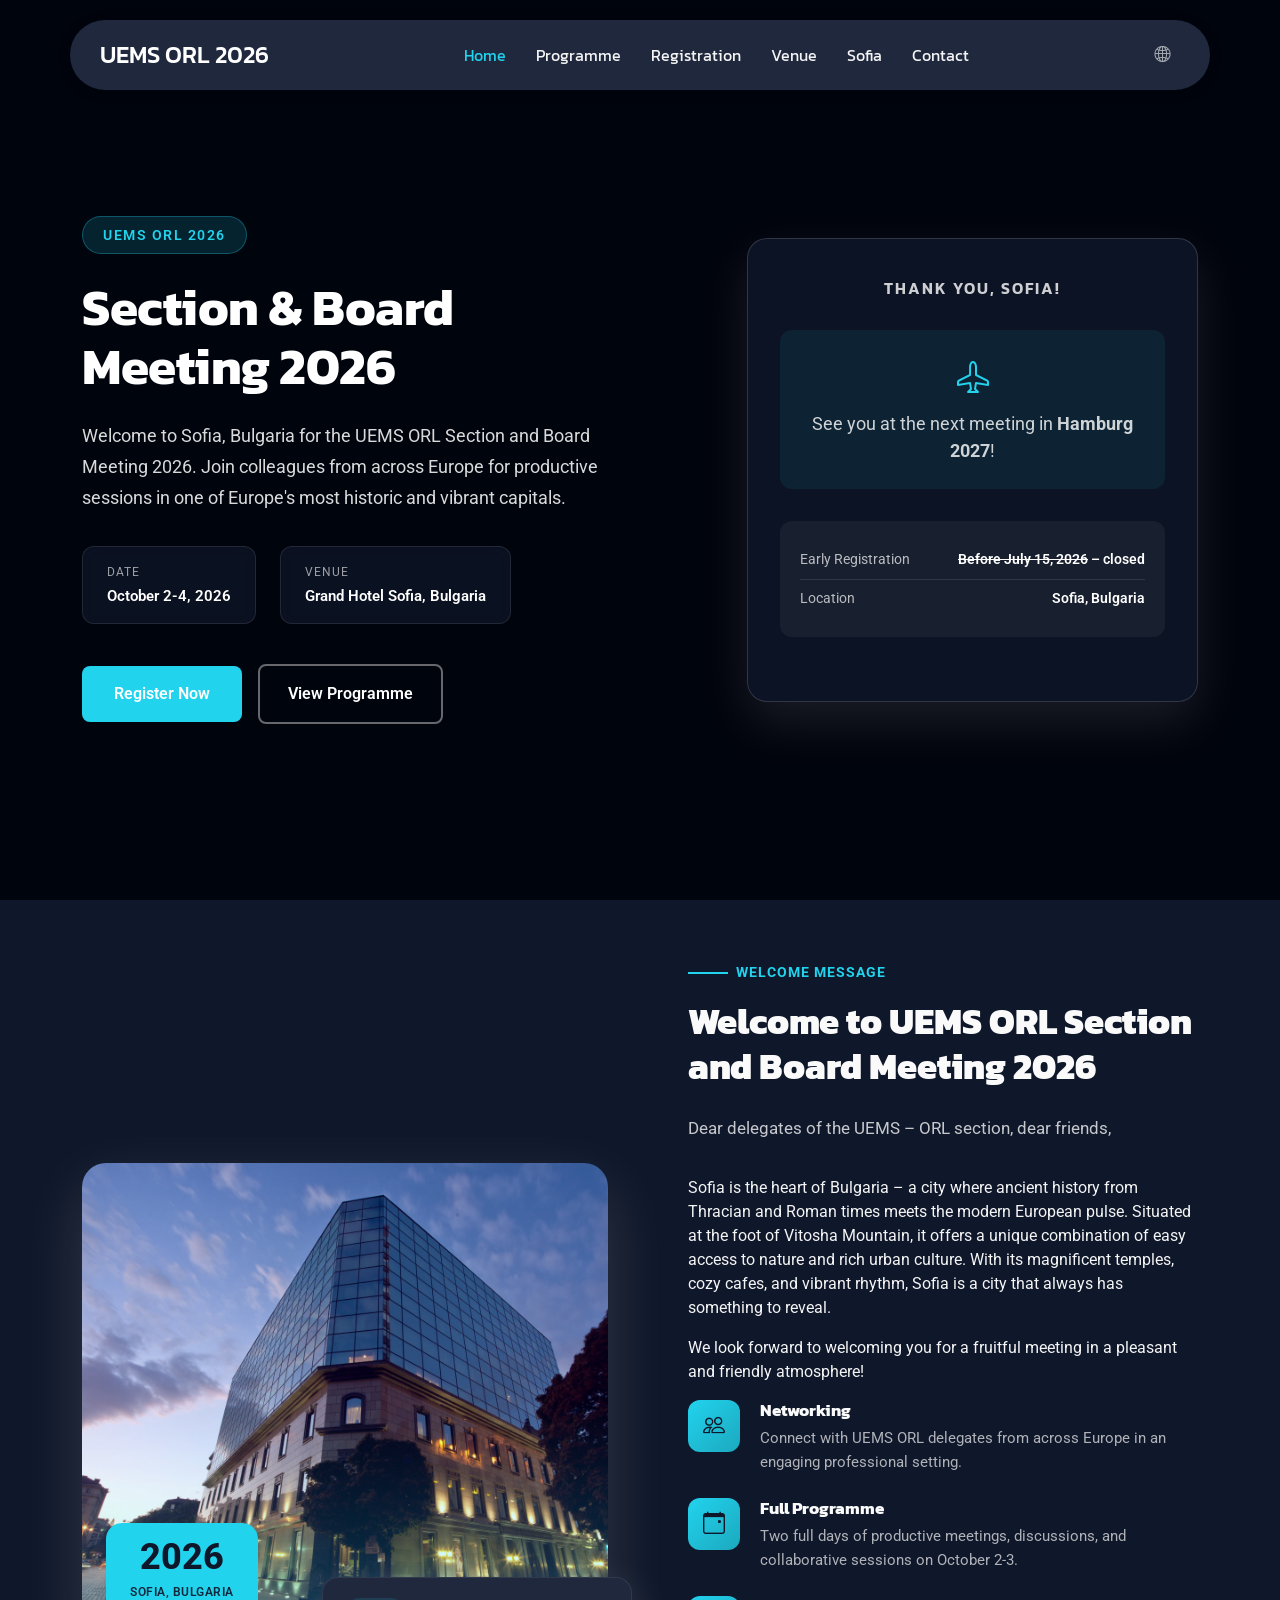
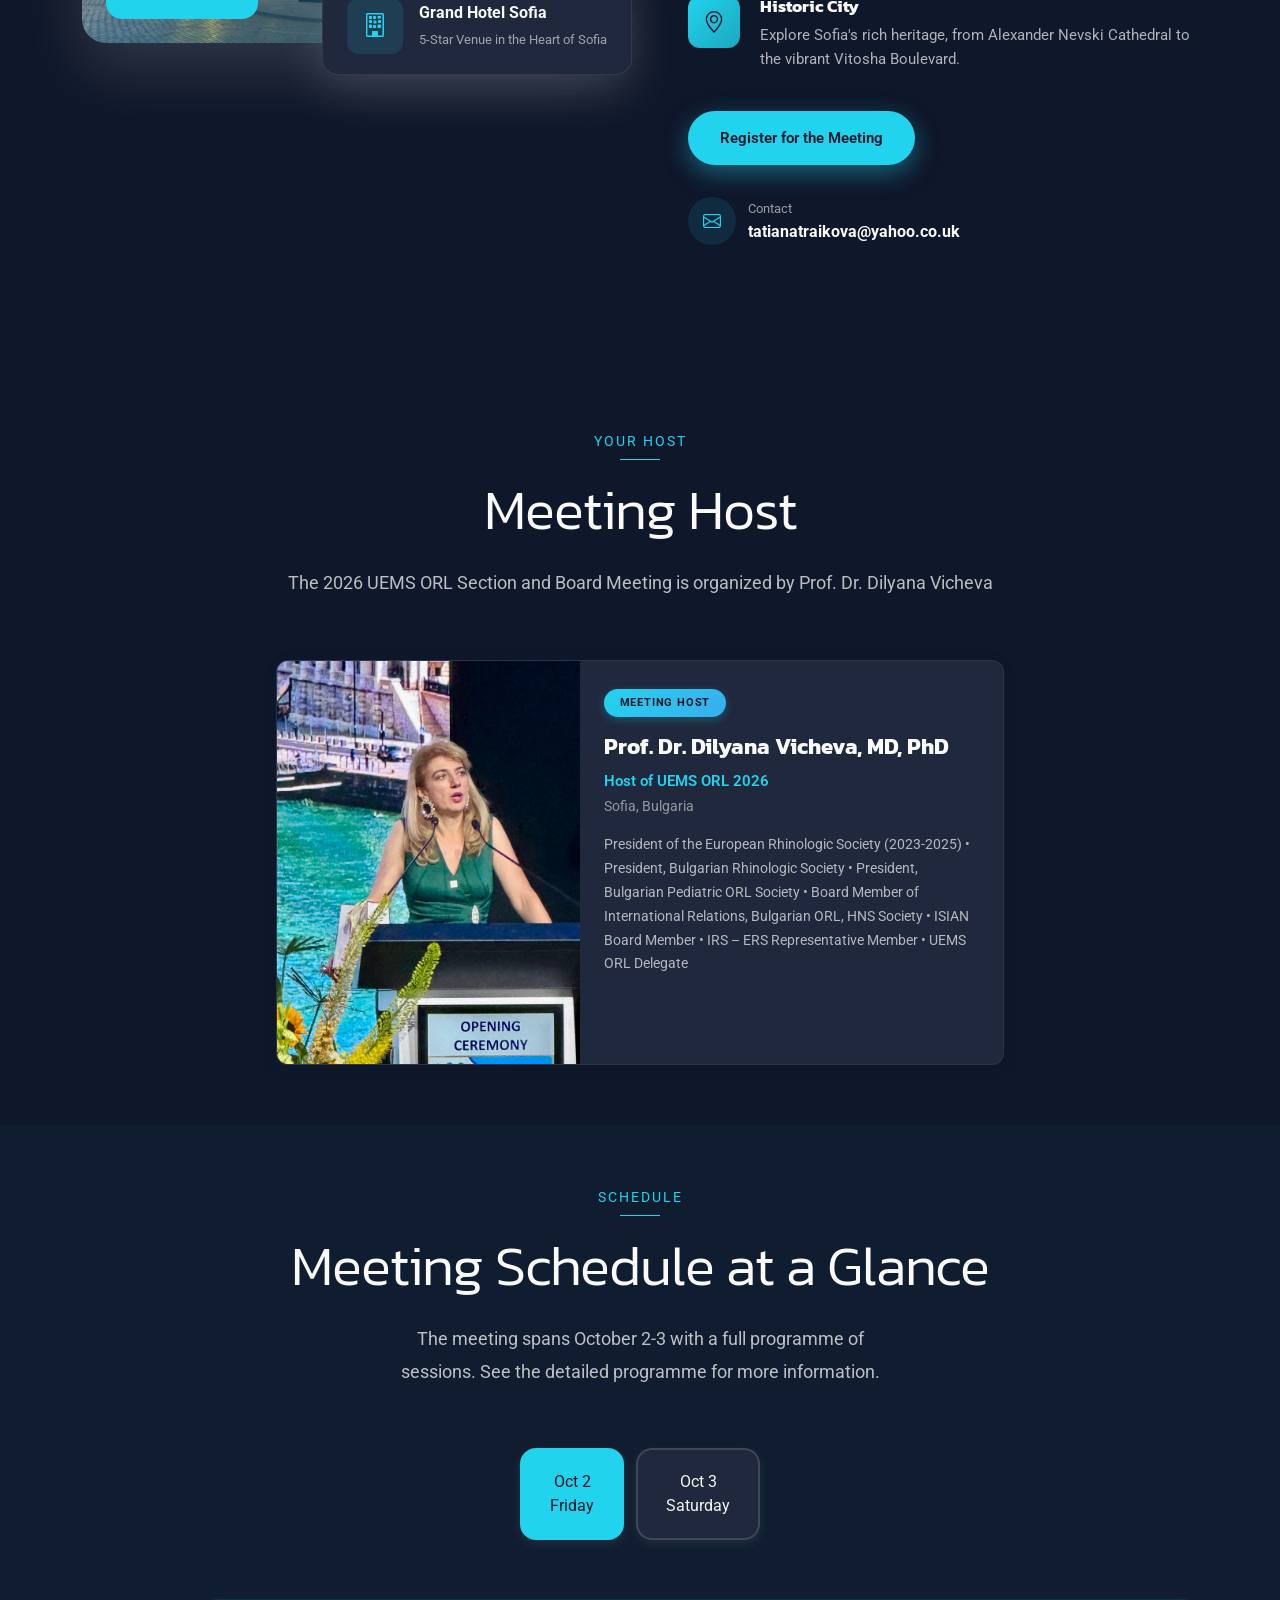
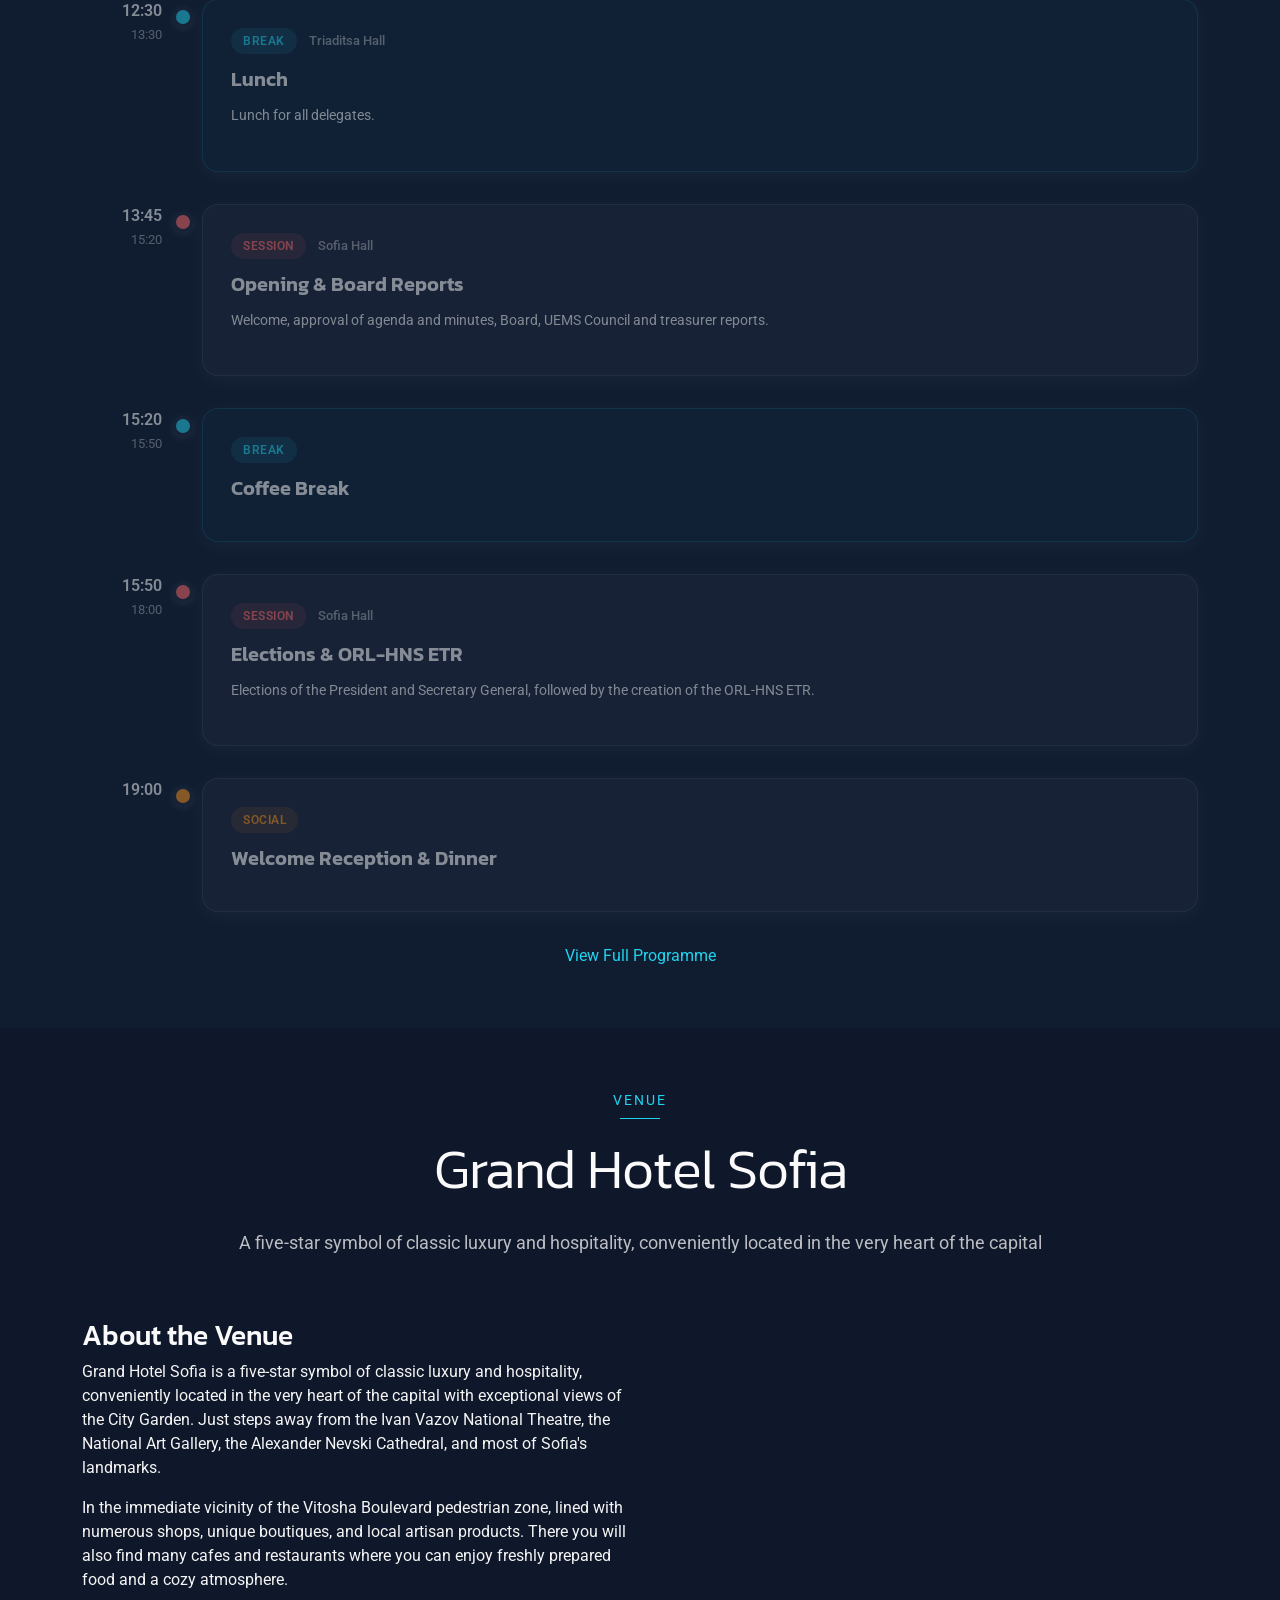
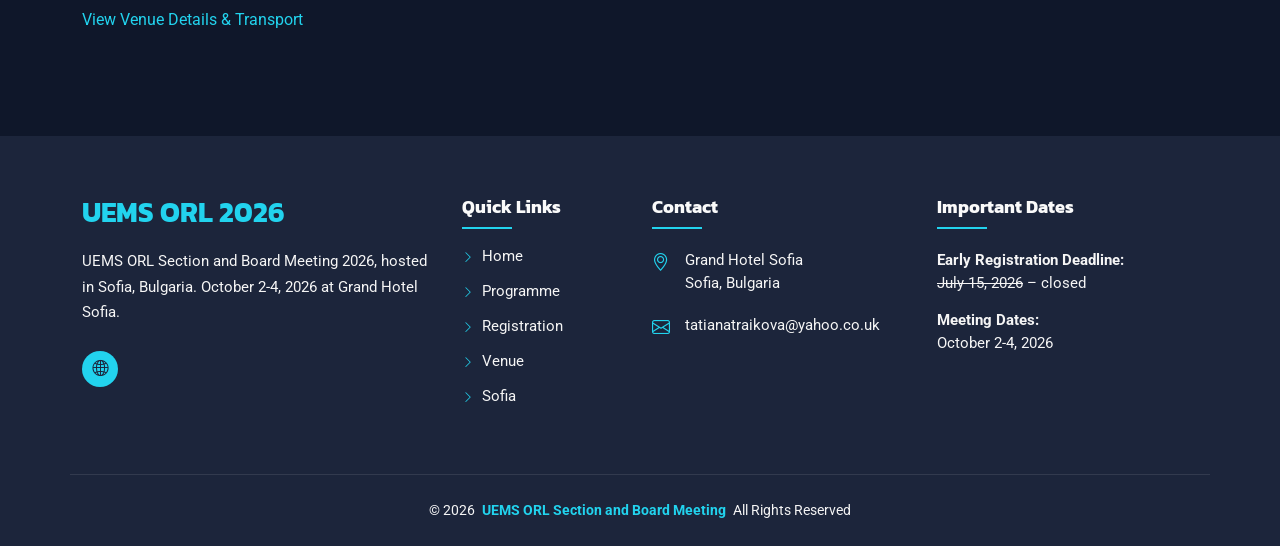
==== commit ff630a74: "Disabling early registration option" ====
--- a/index.html
+++ b/index.html
@@ -139,7 +139,7 @@
                 <div class="ticket-info">
                   <div class="ticket-row">
                     <span class="ticket-label">Early Registration</span>
-                    <span class="ticket-value highlight">Before July 15, 2026</span>
+                    <span class="ticket-value"><s>Before July 15, 2026</s> &ndash; closed</span>
                   </div>
                   <div class="ticket-row">
                     <span class="ticket-label">Location</span>
@@ -379,7 +379,7 @@
 
           <div class="col-lg-3 col-md-6 footer-newsletter">
             <h4>Important Dates</h4>
-            <p><strong>Early Registration Deadline:</strong><br>July 15, 2026</p>
+            <p><strong>Early Registration Deadline:</strong><br><s>July 15, 2026</s> &ndash; closed</p>
             <p><strong>Meeting Dates:</strong><br>October 2-4, 2026</p>
           </div>
         </div>
--- a/assets/css/main.css
+++ b/assets/css/main.css
@@ -2636,6 +2636,28 @@
   box-shadow: 0 5px 15px color-mix(in srgb, var(--accent-color), transparent 70%);
 }
 
+.tickets .ticket-card.ticket-closed {
+  opacity: 0.55;
+}
+
+.tickets .ticket-card.ticket-closed .price-section,
+.tickets .ticket-card.ticket-closed .ticket-subtitle {
+  text-decoration: line-through;
+}
+
+.tickets .ticket-card .closed-badge {
+  display: inline-block;
+  margin-top: 8px;
+  padding: 4px 12px;
+  border-radius: 20px;
+  font-size: 12px;
+  font-weight: 700;
+  text-transform: uppercase;
+  letter-spacing: 0.5px;
+  background: #ff6b6b;
+  color: #fff;
+}
+
 .tickets-2 .ticket-card.premium {
   transform: scale(1.05);
   border-color: var(--accent-color);
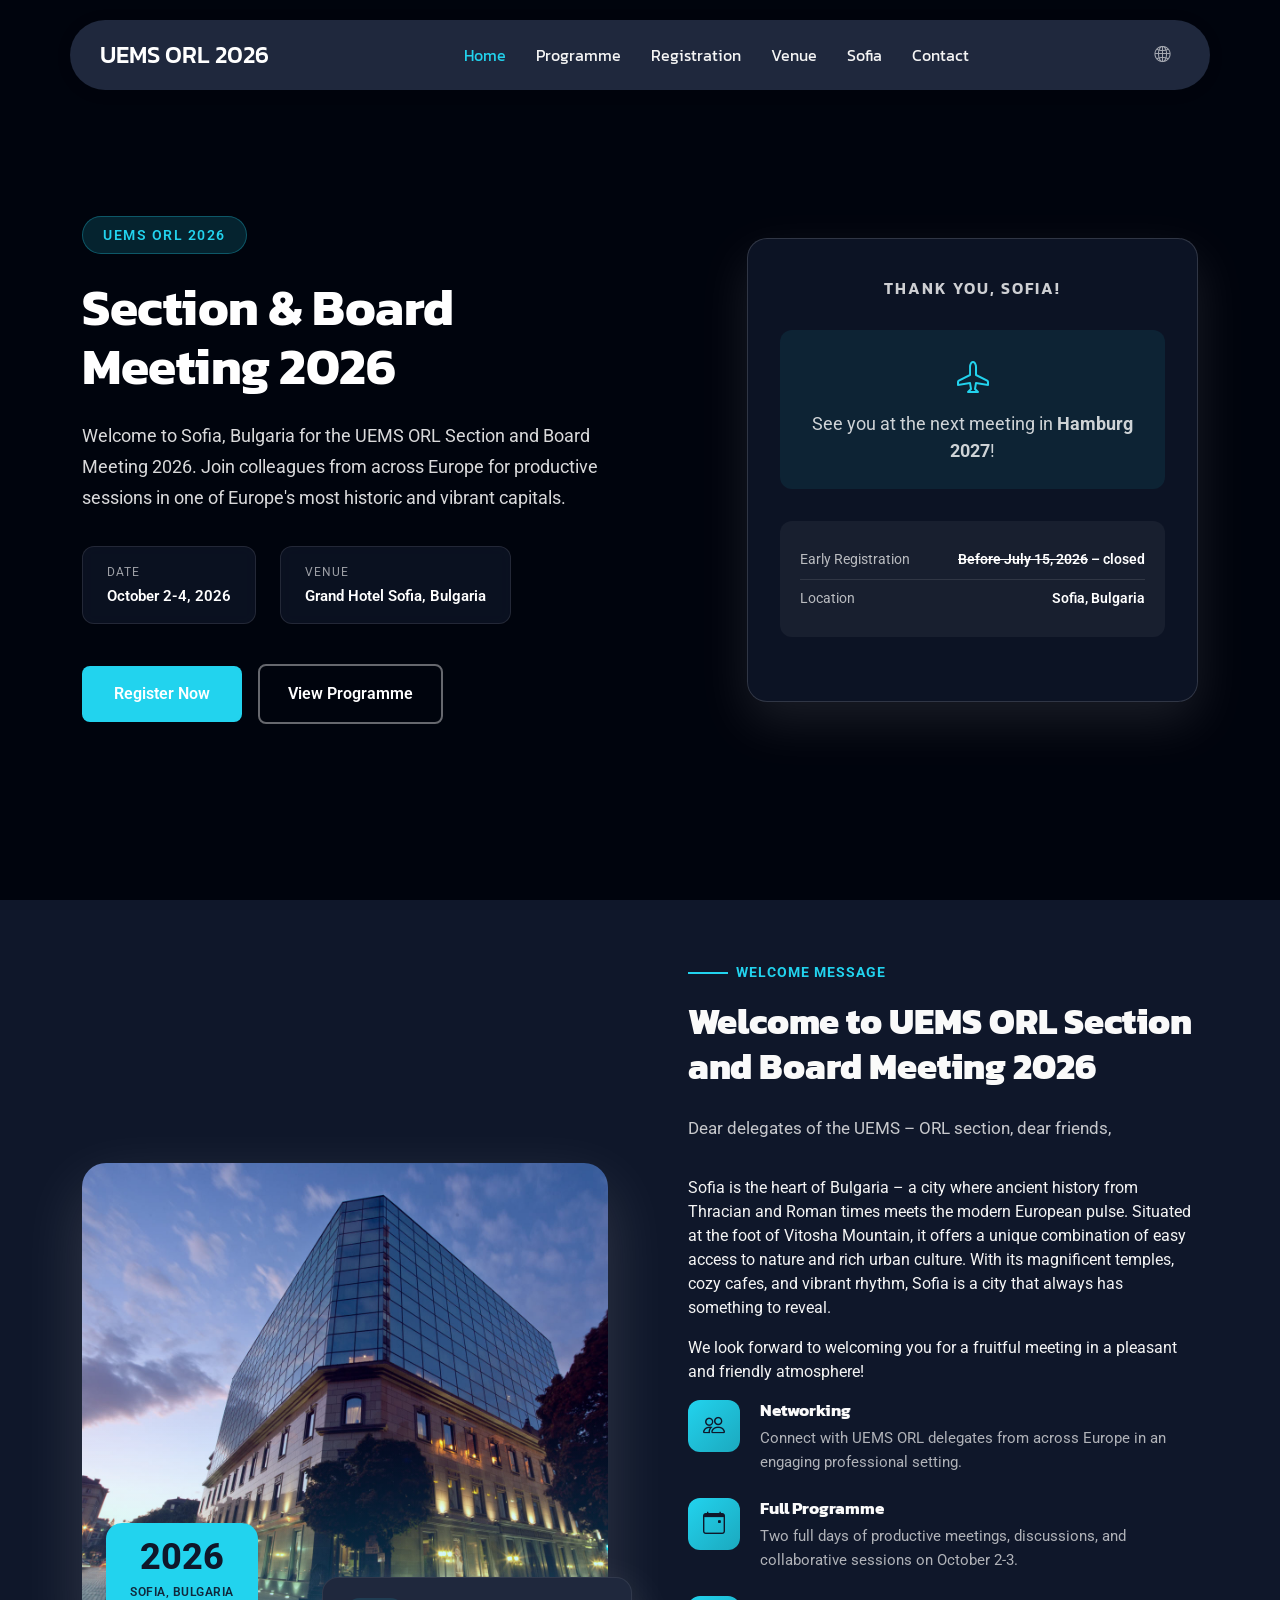
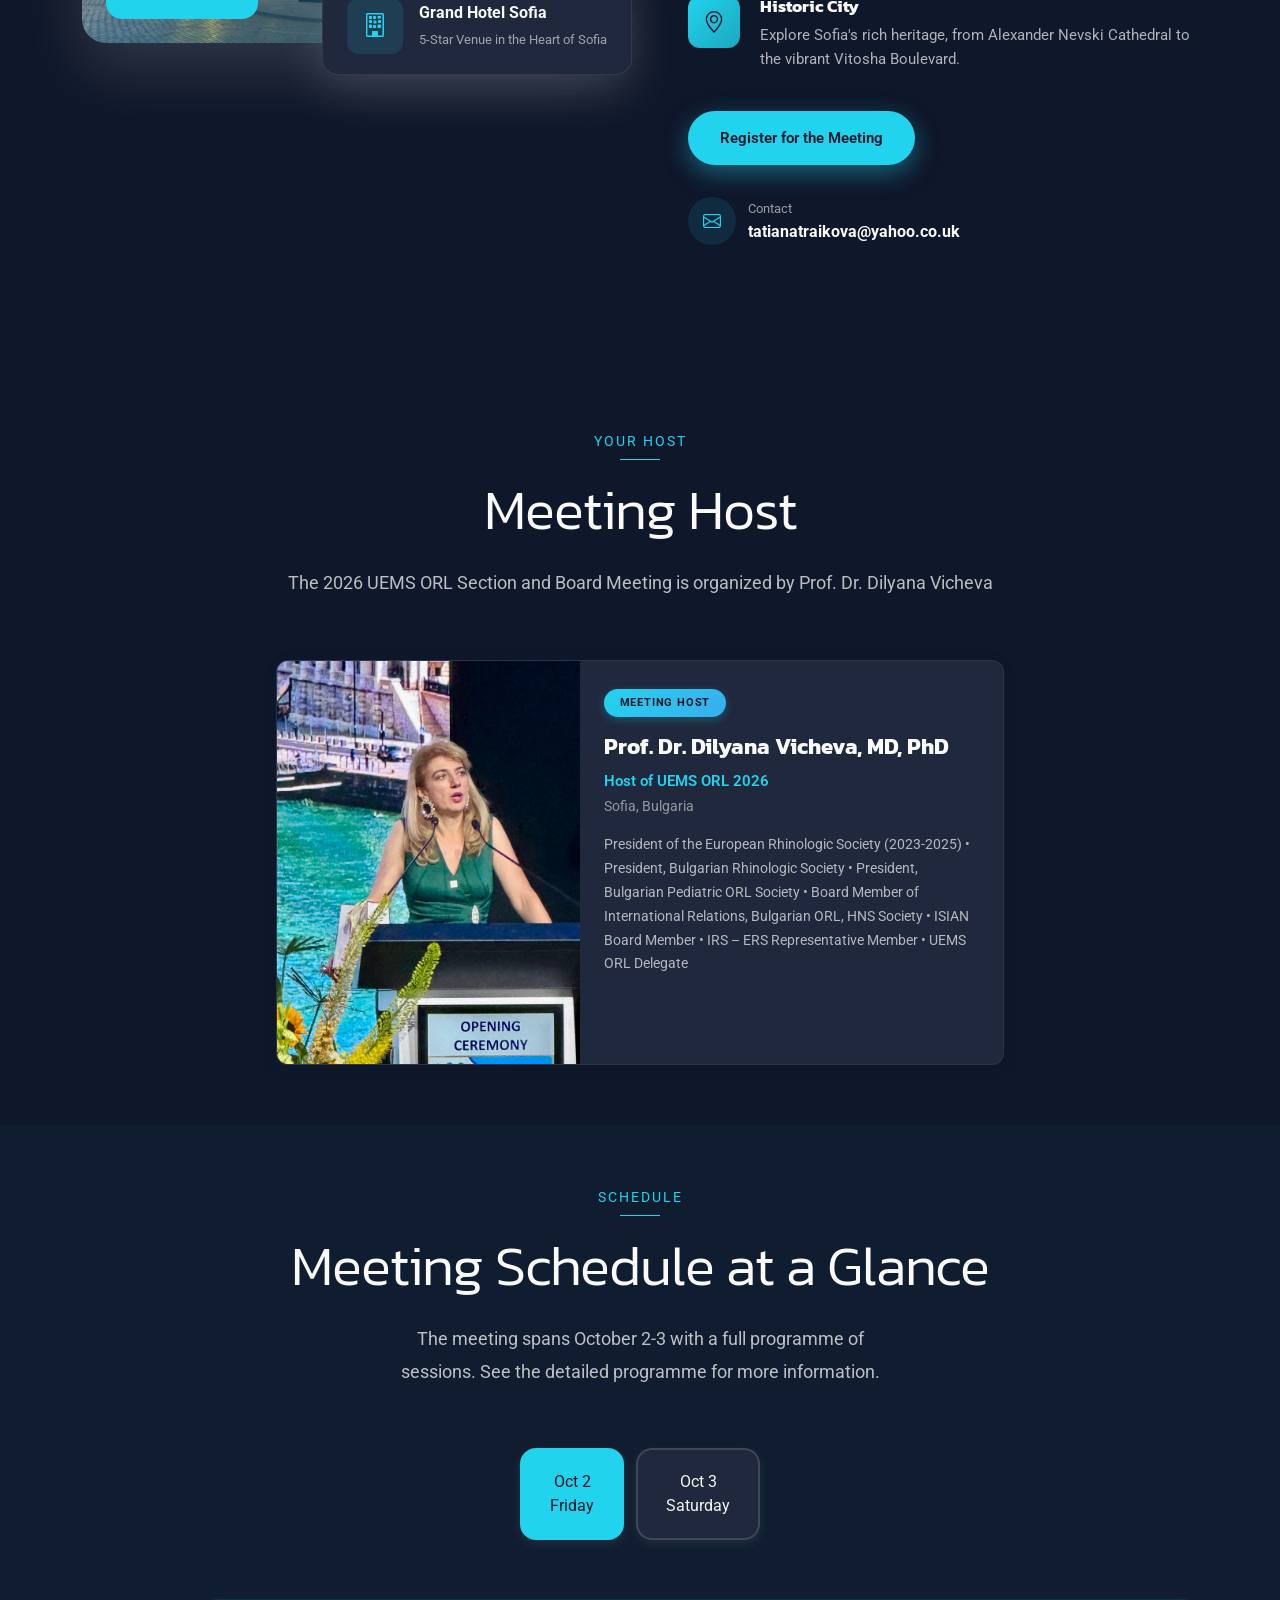
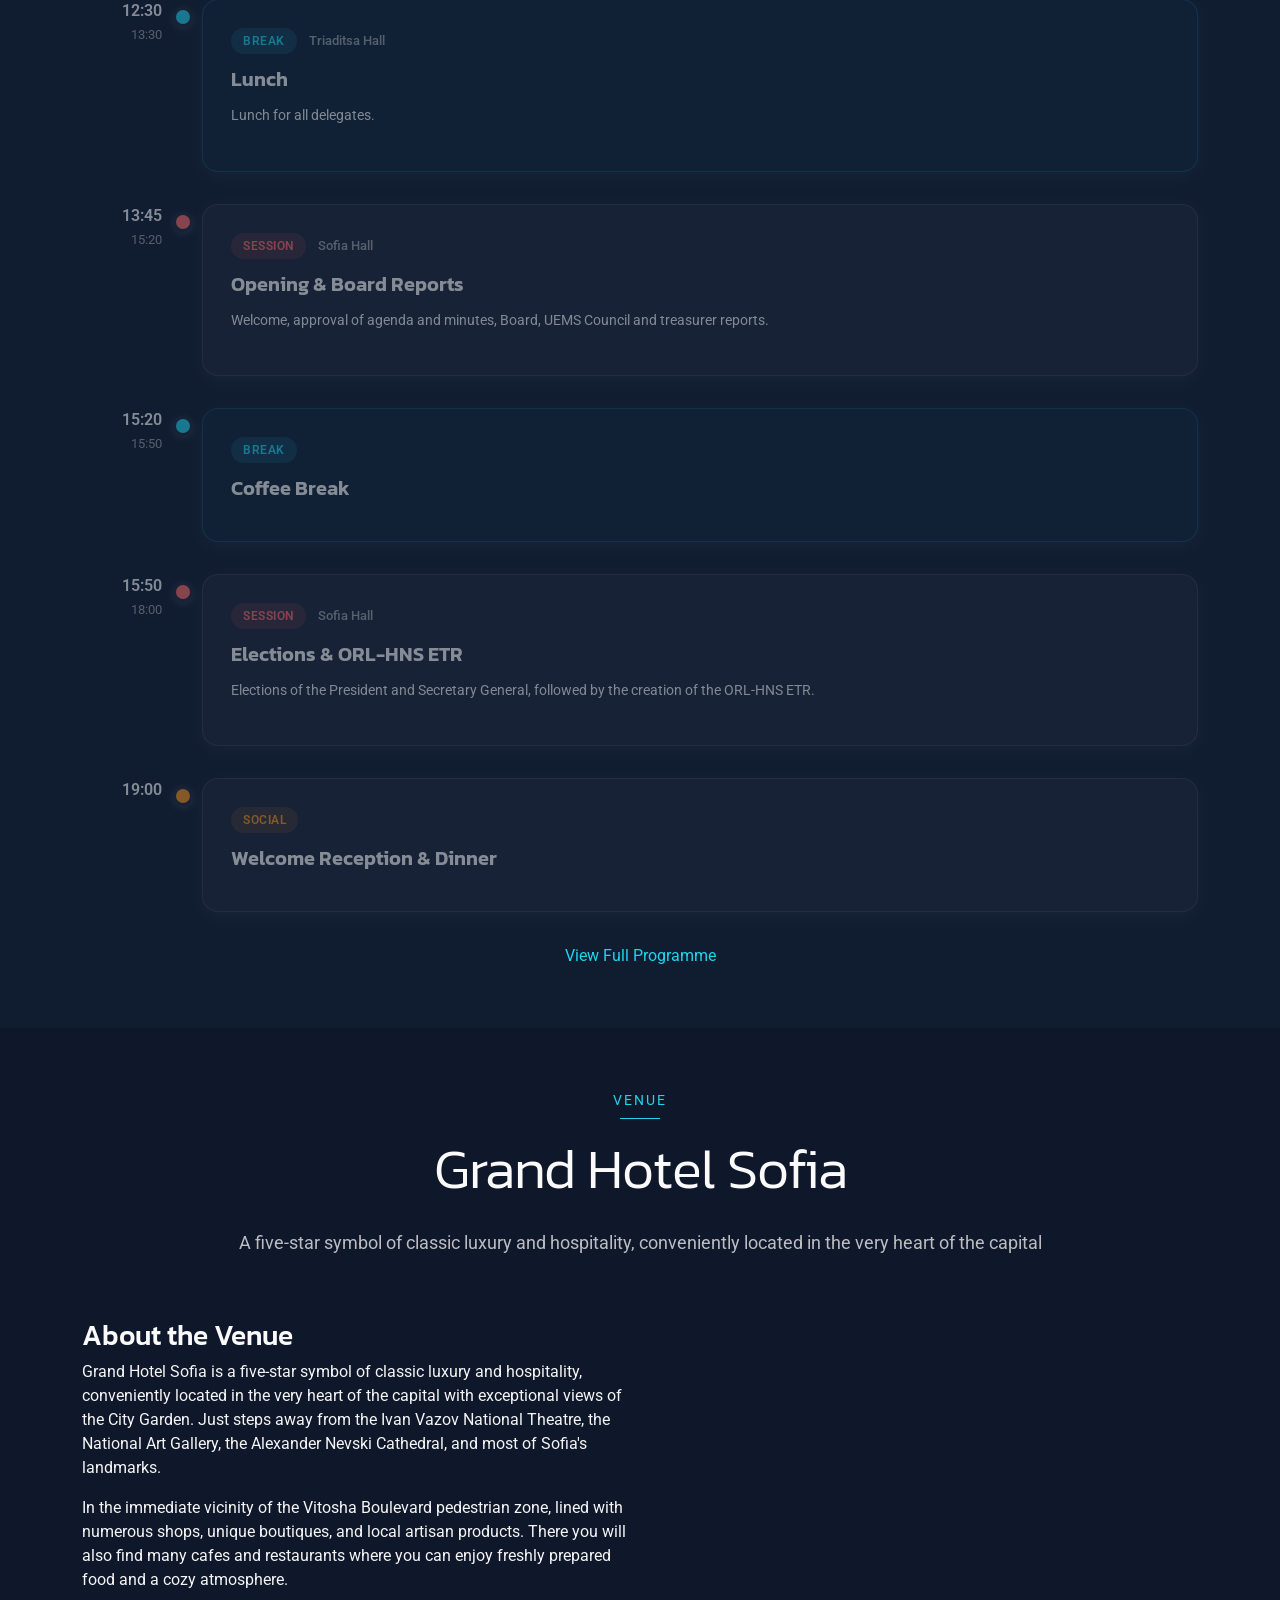
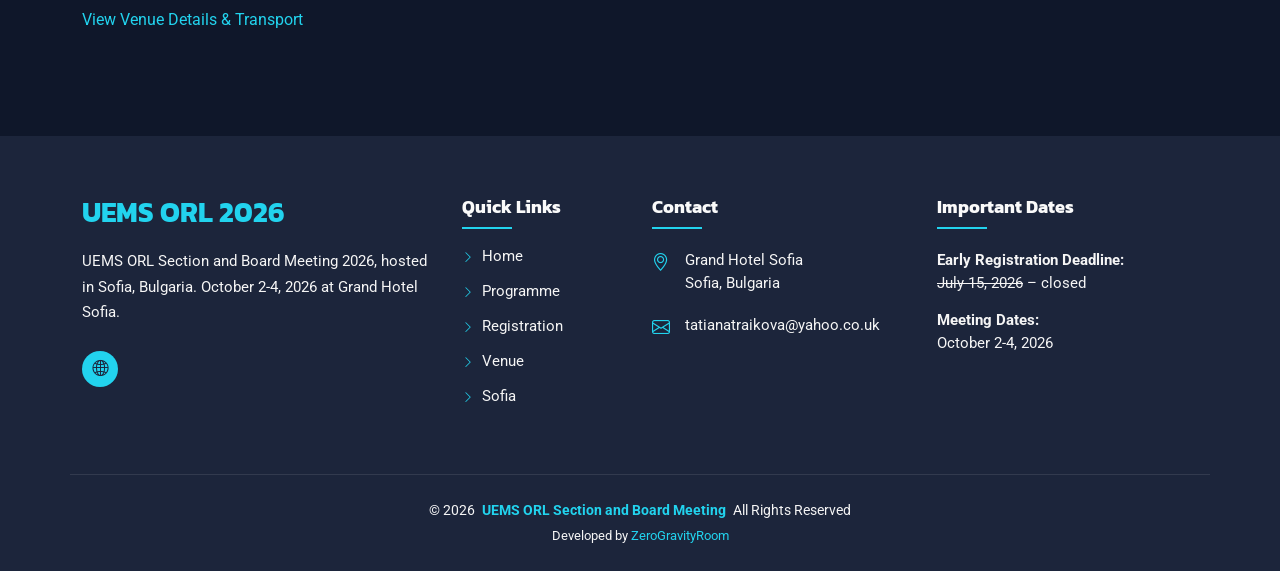
==== commit 082e1c62: "Add to calendar options in program - adding developer contact" ====
--- a/index.html
+++ b/index.html
@@ -388,6 +388,7 @@
 
     <div class="container copyright text-center">
       <p>&copy; 2026 <strong class="px-1 sitename">UEMS ORL Section and Board Meeting</strong> All Rights Reserved</p>
+      <div class="credits">Developed by <a href="mailto:hello@zerogravityroom.com">ZeroGravityRoom</a></div>
     </div>
 
   </footer>
--- a/assets/css/main.css
+++ b/assets/css/main.css
@@ -2248,6 +2248,173 @@
   color: var(--contrast-color);
 }
 
+.schedule .schedule-content .session-timeline .session-block .session-card .add-to-calendar {
+  align-self: flex-start;
+}
+
+.schedule .add-to-calendar .dropdown-menu {
+  background: var(--surface-color);
+  border: 1px solid color-mix(in srgb, var(--default-color), transparent 85%);
+  border-radius: 12px;
+  padding: 6px;
+  box-shadow: 0 8px 30px color-mix(in srgb, var(--default-color), transparent 85%);
+}
+
+.schedule .add-to-calendar .dropdown-item {
+  display: flex;
+  align-items: center;
+  gap: 10px;
+  border-radius: 8px;
+  padding: 10px 14px;
+  font-size: 14px;
+  color: var(--default-color);
+}
+
+.schedule .add-to-calendar .dropdown-item:hover,
+.schedule .add-to-calendar .dropdown-item:focus {
+  background: color-mix(in srgb, var(--accent-color), transparent 90%);
+  color: var(--accent-color);
+}
+
+/* Select mode (pick several sessions to add to the calendar) */
+.schedule .programme-select {
+  position: sticky;
+  z-index: 20;
+  max-width: 900px;
+  margin: 0 auto 24px;
+  display: flex;
+  justify-content: flex-end;
+}
+
+.schedule .programme-select .select-tools {
+  display: none;
+  flex: 1;
+  align-items: center;
+  flex-wrap: wrap;
+  gap: 10px 12px;
+  padding: 12px 16px;
+  border-radius: 16px;
+  background: var(--surface-color);
+  border: 1px solid color-mix(in srgb, var(--accent-color), transparent 60%);
+  box-shadow: 0 8px 30px color-mix(in srgb, var(--background-color), transparent 30%);
+}
+
+.schedule .is-selecting .programme-select [data-select="start"] {
+  display: none;
+}
+
+.schedule .is-selecting .programme-select .select-tools {
+  display: flex;
+}
+
+.schedule .programme-select .select-count {
+  flex: 1;
+  font-size: 14px;
+  color: color-mix(in srgb, var(--default-color), transparent 25%);
+  white-space: nowrap;
+}
+
+.schedule .programme-select .select-btn {
+  display: inline-flex;
+  align-items: center;
+  justify-content: center;
+  gap: 8px;
+  border: 1px solid color-mix(in srgb, var(--accent-color), transparent 60%);
+  background: color-mix(in srgb, var(--accent-color), transparent 92%);
+  color: var(--accent-color);
+  border-radius: 12px;
+  padding: 9px 16px;
+  font-size: 14px;
+  font-weight: 500;
+  white-space: nowrap;
+  transition: all 0.3s ease;
+}
+
+.schedule .programme-select .select-btn:hover {
+  background: var(--accent-color);
+  color: var(--contrast-color);
+}
+
+.schedule .programme-select .select-btn.primary {
+  background: var(--accent-color);
+  color: var(--contrast-color);
+  border-color: var(--accent-color);
+}
+
+.schedule .programme-select .select-btn.primary:disabled {
+  opacity: 0.4;
+  cursor: not-allowed;
+}
+
+.schedule .programme-select .select-btn.icon {
+  padding: 9px 12px;
+  background: transparent;
+  border-color: transparent;
+  color: color-mix(in srgb, var(--default-color), transparent 30%);
+}
+
+.schedule .programme-select .select-btn.icon:hover {
+  color: var(--heading-color);
+  background: color-mix(in srgb, var(--default-color), transparent 90%);
+}
+
+.schedule .schedule-content .session-timeline .session-block .session-card {
+  position: relative;
+}
+
+.schedule .schedule-content .session-timeline .session-block .select-check {
+  display: none;
+  position: absolute;
+  top: 24px;
+  right: 24px;
+  width: 30px;
+  height: 30px;
+  padding: 0;
+  align-items: center;
+  justify-content: center;
+  border-radius: 8px;
+  border: 2px solid color-mix(in srgb, var(--default-color), transparent 55%);
+  background: transparent;
+  color: var(--contrast-color);
+  font-size: 18px;
+  transition: all 0.2s ease;
+}
+
+.schedule .schedule-content .session-timeline .session-block .select-check i {
+  opacity: 0;
+}
+
+.schedule .is-selecting .session-timeline .session-block .add-to-calendar {
+  display: none;
+}
+
+.schedule .is-selecting .session-timeline .session-block.is-selectable .select-check {
+  display: inline-flex;
+}
+
+.schedule .is-selecting .session-timeline .session-block.is-selectable .session-card {
+  cursor: pointer;
+  user-select: none;
+}
+
+.schedule .is-selecting .session-timeline .session-block.is-selectable .session-meta {
+  padding-right: 40px;
+}
+
+.schedule .is-selecting .session-timeline .session-block.is-selected .session-card {
+  border-color: var(--accent-color);
+  box-shadow: 0 0 0 1px var(--accent-color);
+}
+
+.schedule .is-selecting .session-timeline .session-block.is-selected .select-check {
+  background: var(--accent-color);
+  border-color: var(--accent-color);
+}
+
+.schedule .is-selecting .session-timeline .session-block.is-selected .select-check i {
+  opacity: 1;
+}
+
 .schedule .schedule-content .session-timeline .session-block.keynote .session-time::after {
   background: #ff6b6b;
 }
@@ -2418,8 +2585,37 @@
     font-size: 18px;
   }
 
+  .schedule .schedule-content .session-timeline .session-block .session-card .add-to-calendar {
+    align-self: stretch;
+  }
+
+  .schedule .schedule-content .session-timeline .session-block .select-check {
+    top: 16px;
+    right: 16px;
+  }
+
+  .schedule .programme-select .select-count {
+    order: 1;
+    flex-basis: calc(100% - 60px);
+  }
+
+  .schedule .programme-select [data-select="cancel"] {
+    order: 2;
+  }
+
+  .schedule .programme-select [data-select="all"] {
+    order: 3;
+    flex: 1;
+  }
+
+  .schedule .programme-select [data-select="add"] {
+    order: 4;
+    flex: 1;
+  }
+
   .schedule .schedule-content .session-timeline .session-block .session-card .add-to-schedule {
     align-self: stretch;
+    width: 100%;
     text-align: center;
   }
 }
